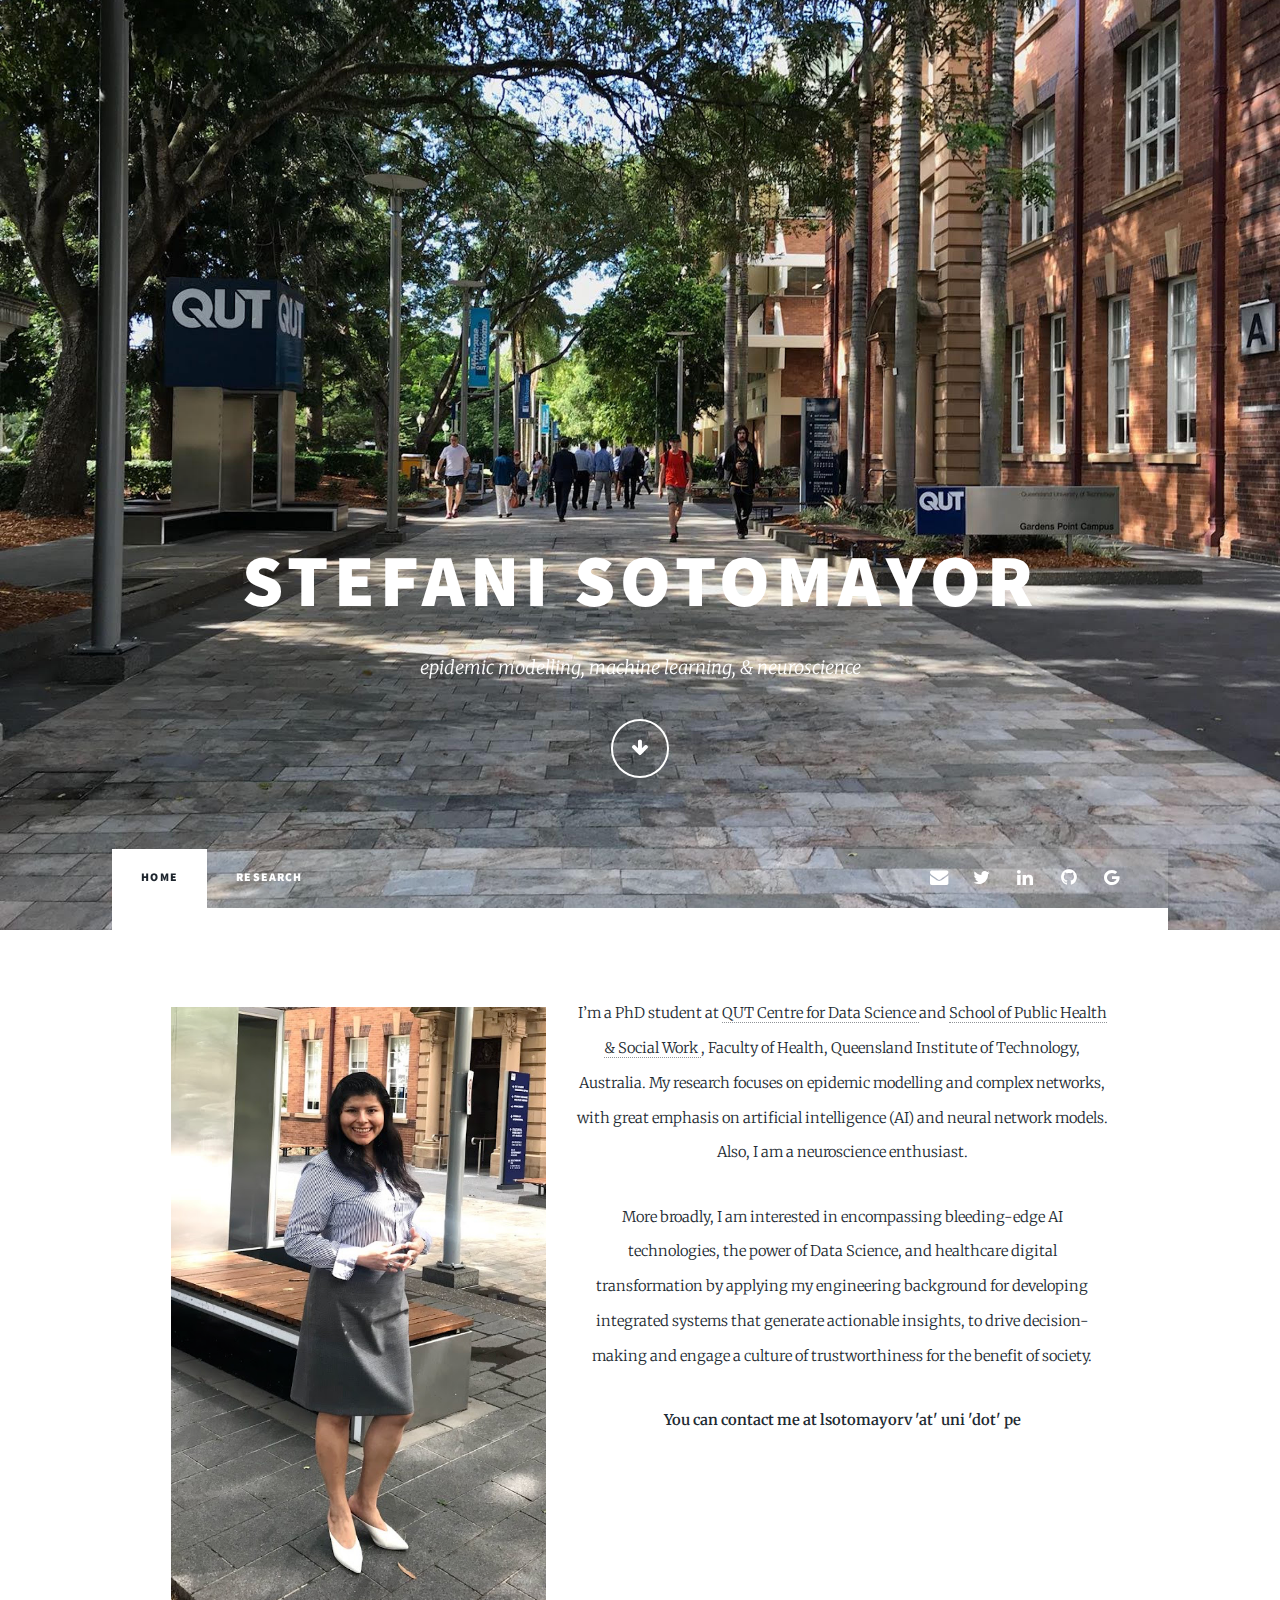
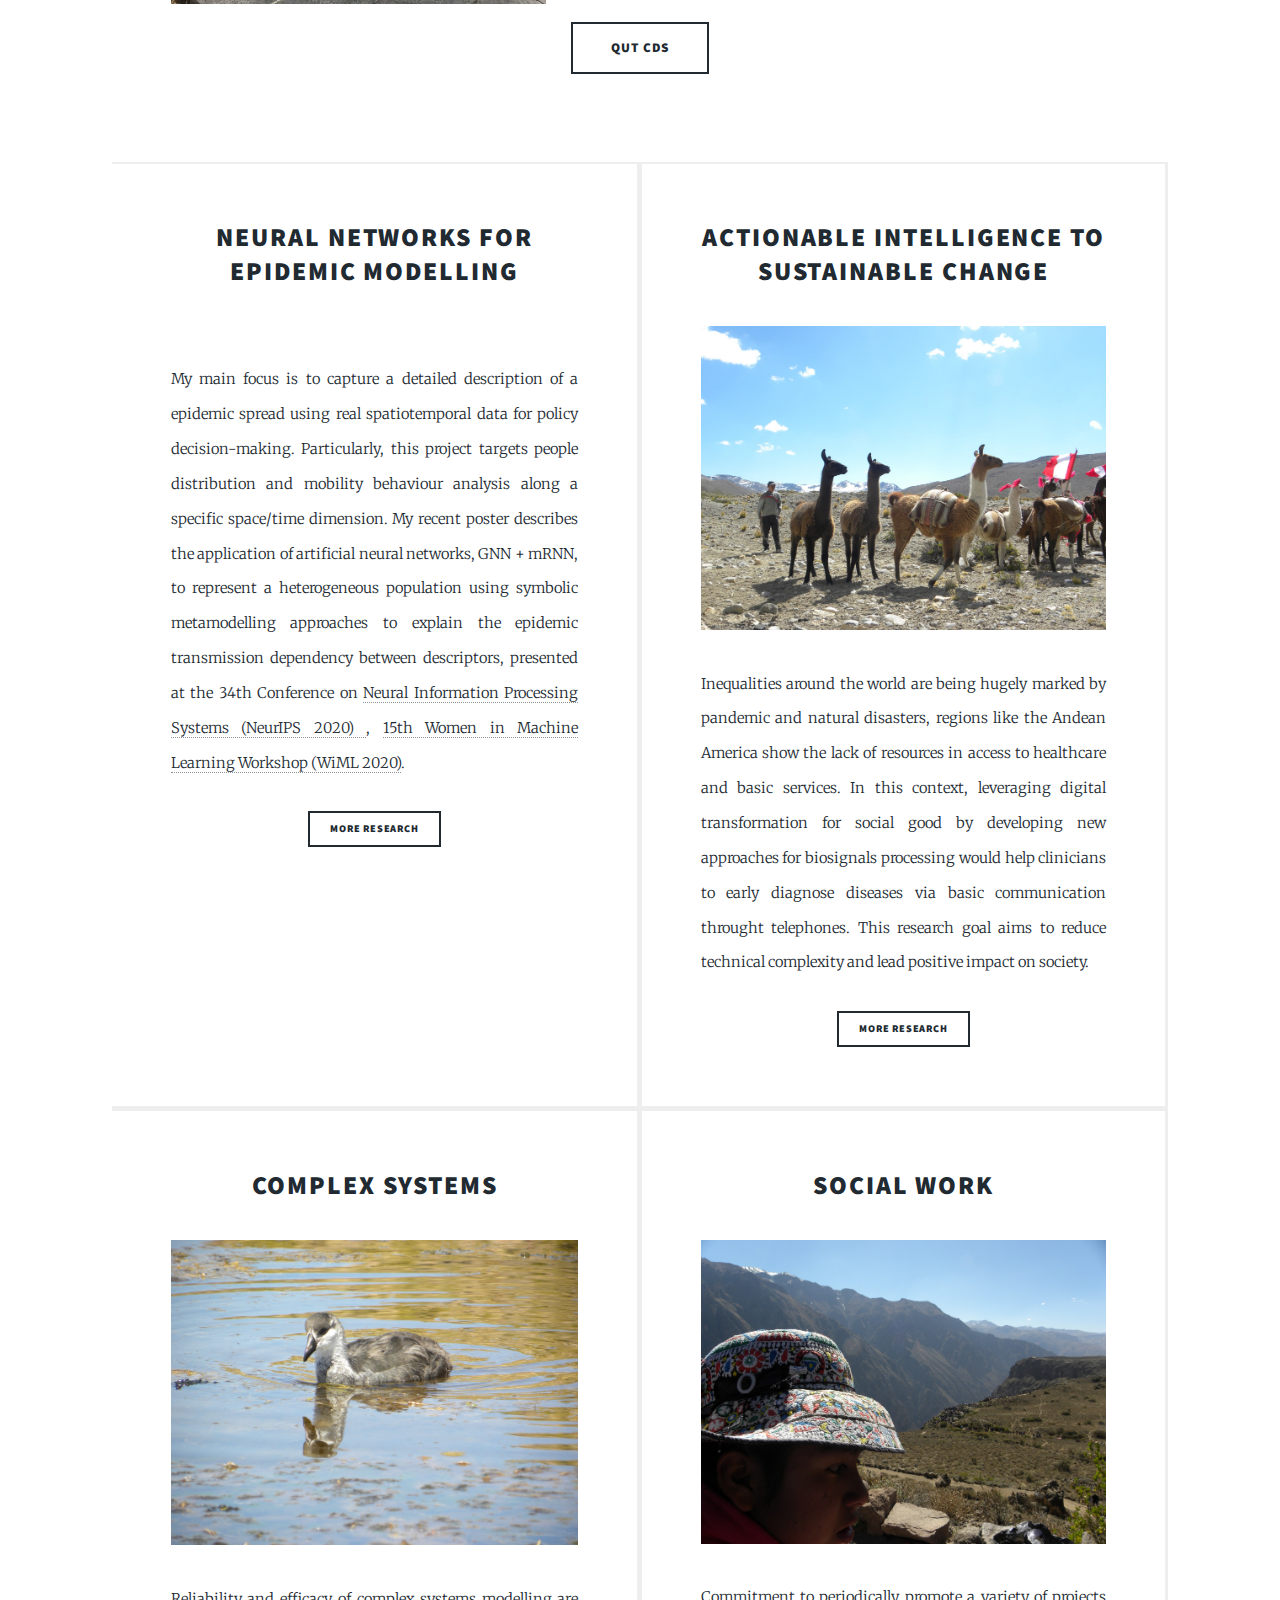
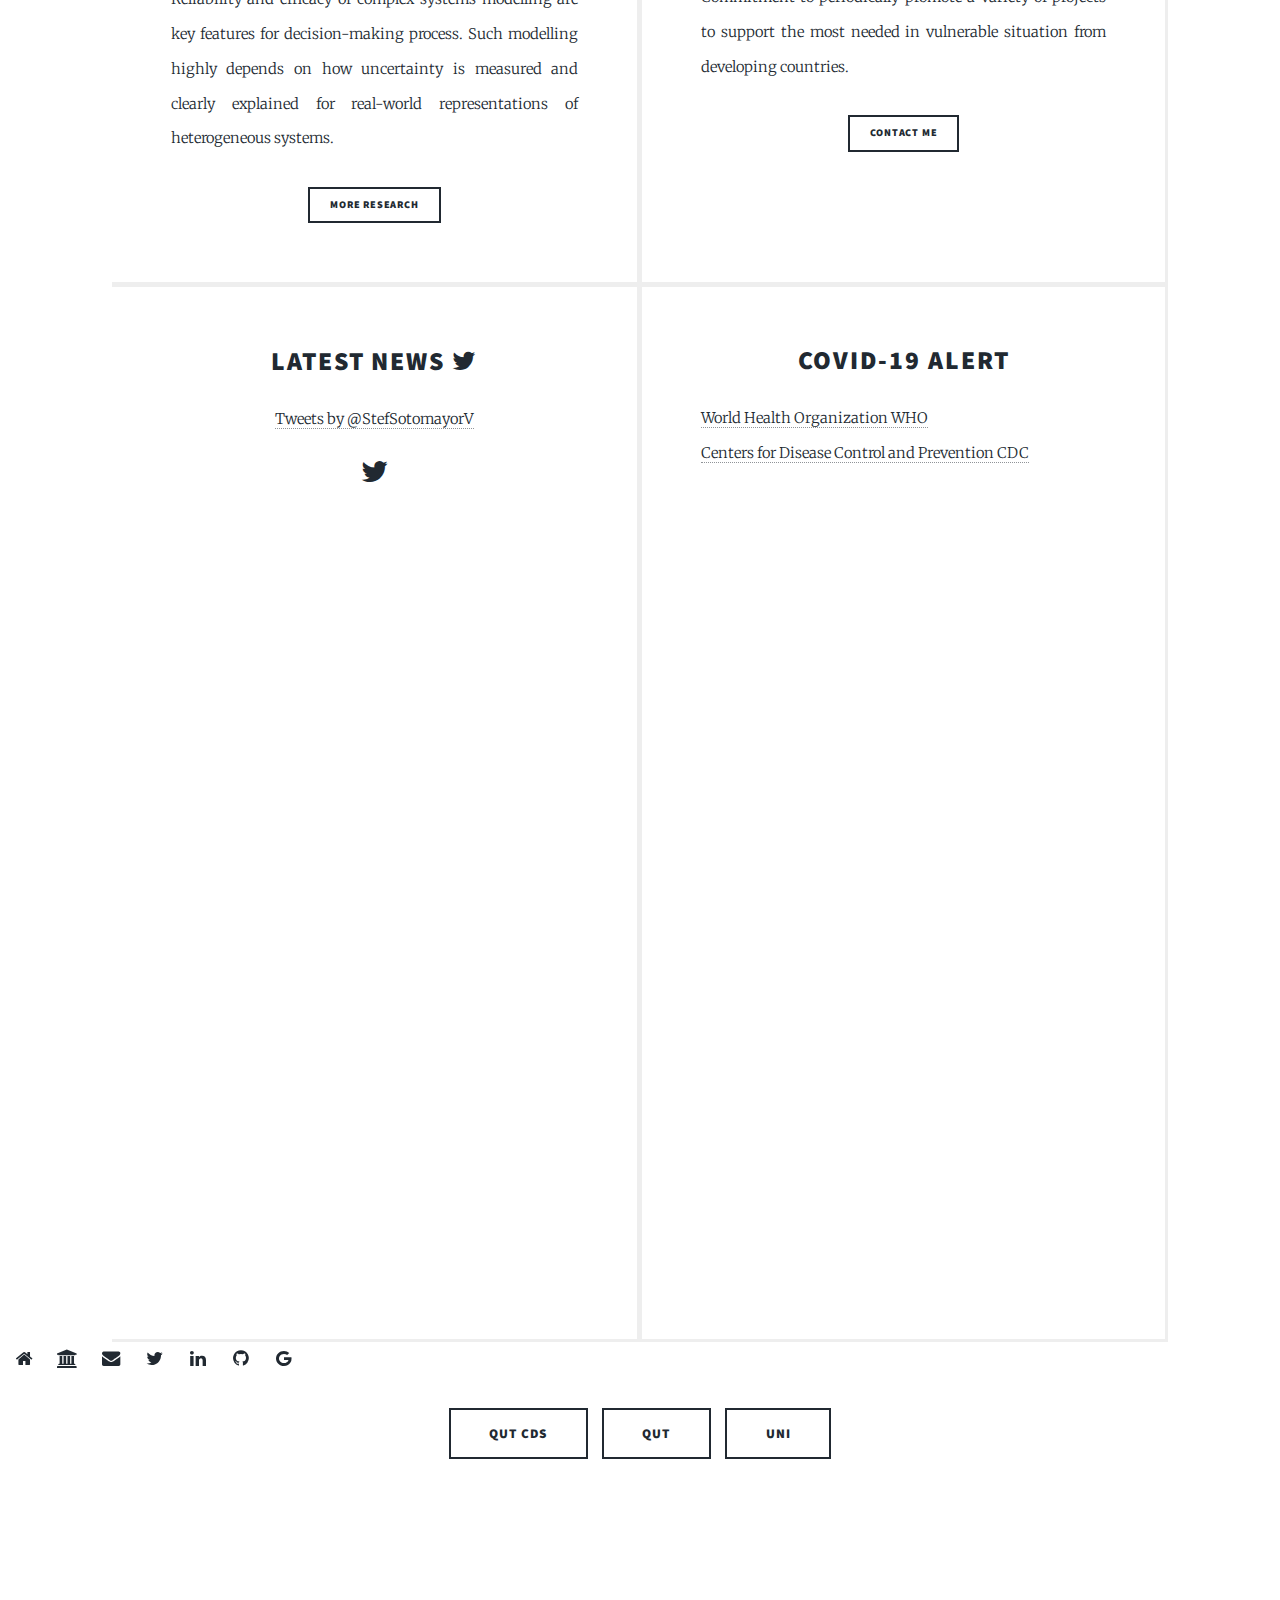
==== index.html @ 3bb83ede "Update index.html" ====
<!DOCTYPE HTML>
<!--
	Massively by HTML5 UP
	html5up.net | @ajlkn
	Free for personal and commercial use under the CCA 3.0 license (html5up.net/license)
-->
<html>
	<head>
		<!-- Global site tag (gtag.js) - Google Analytics -->
<script async src="https://www.googletagmanager.com/gtag/js?id=G-J4KT7BF2LW"></script>
<script>
  window.dataLayer = window.dataLayer || [];
  function gtag(){dataLayer.push(arguments);}
  gtag('js', new Date());

  gtag('config', 'G-J4KT7BF2LW');
</script>

		<title>Stefani Sotomayor</title>
		<meta charset="utf-8" />
		<meta name="viewport" content="width=device-width, initial-scale=1, user-scalable=no" />
		<link rel="stylesheet" href="assets/css/main.css" />
		<noscript><link rel="stylesheet" href="assets/css/noscript.css" /></noscript>
		
		<link rel="stylesheet" href="https://cdn.jsdelivr.net/gh/jpswalsh/academicons@1/css/academicons.min.css">
		
	</head>
	
	
	<body class="is-preload">

		<!-- Wrapper -->
			<div id="wrapper" class="fade-in">

				<!-- Intro -->
					<div id="intro">
						<h1>Stefani Sotomayor</h1>
						<p>epidemic modelling, machine learning, & neuroscience</p>
						<ul class="actions">
							<li><a href="#header" class="button icon solo fa-arrow-down scrolly">Continue</a></li>
						</ul>
					</div>

				<!-- Header -->
					<header id="header">
						<a href="index.html" class="logo">Stefani Sotomayor</a>
					</header>

				<!-- Nav -->
					<nav id="nav">
						<ul class="links">
							<li class="active"><a href="index.html">Home</a></li>
							<li><a href="research.html">Research</a></li>
							<!-- <li><a href="publications.html">Publications</a></li> -->
							<!--  <li><a href="teaching.html">Projects</a></li> -->
							<!-- <li><a href="dei.html">Community Engagement</a></li> -->
							<!-- <li><a href="/pdfs/Stef CV_website.pdf">Vitae</a></li> -->
						</ul>
						<ul class="icons">
							<li><a href="mailto:lsotomayorv@uni.pe" target="_blank" class="icon fa-envelope"><span class="label">Email</span></a></li>
							<li><a href="https://twitter.com/StefSotomayorV" target="_blank" class="icon fa-twitter"><span class="label">Twitter</span></a></li>
							<li><a href="https://www.linkedin.com/in/stefani-sotomayor/" target="_blank" class="icon fa-linkedin"><span class="label">LinkedIn</span></a></li>
							<li><a href="https://www.github.com/stefanisv/" target="_blank" class="icon fa-github"><span class="label">GitHub</span></a></li>
							<li><a href="https://scholar.google.com/citations?user=wIlRfFMAAAAJ&hl=en" target="_blank" class="icon fa-google"><span class="label">Google Scholar</span></a></li>
							<li><a href="https://orcid.org/0000-0001-6359-2048" target="_blank" class="ai ai-orcid ai-1.5x"><span class="label"></span></a></li>
						</ul>
					</nav>

				<!-- Main -->
					<div id="main">

						<!-- Featured Post -->
							<article class="post featured">
								<header class="major">
									<p><span><a href="#" class="image left"><img src="images/me1.png" alt="" /></a></span>I’m a PhD student at <a href="https://research.qut.edu.au/qutcds/" target="_blank"> QUT Centre for Data Science </a> and <a href="https://www.qut.edu.au/about/our-university/organisational-structure/faculty-of-health/school-of-public-health-and-social-work" target="_blank"> School of Public Health & Social Work </a>, Faculty of Health, Queensland Institute of Technology, Australia. My research focuses on epidemic modelling and complex networks, with great emphasis on artificial intelligence (AI) and neural network models. Also, I am a neuroscience enthusiast. </p>	
										<p>More broadly, I am interested in encompassing bleeding-edge AI technologies, the power of Data Science, and healthcare digital transformation by applying my engineering background for developing integrated systems that generate actionable insights, to drive decision-making and engage a culture of trustworthiness for the benefit of society. </p>
										<!-- <p>Previously, my 8 years of experience as an engineer in project management and electronic tools technical support let me lead integral projects across facilities management, innovation, information technology and customer support departments, achieving the delivery of financially viable assets and reliable end-user products within the industry.  </p> -->
										<p> <b>You can contact me at lsotomayorv 'at' uni 'dot' pe</b></p>
										
					
								</header><ul class="actions special">
									<!-- <li><a href="/pdfs/Stef CV_website.pdf" class="button large">CV</a></li> -->
									<li><a href="https://research.qut.edu.au/qutcds/staff/stefani-sotomayor/" target="_blank" class="button large">QUT CDS</a></li>
									
								</ul>
							</article>

						<!-- Posts -->
							<section class="posts">
								<article>
									<header>
										<h2>Neural Networks for Epidemic Modelling</h2>
									</header>
									<a href="research.html" class="image fit"><img src="images/Poster_paper_ID175.png" alt="" /></a>
									<p>My main focus is to capture a detailed description of a epidemic spread using real spatiotemporal data for policy decision-making. Particularly, this project targets people distribution and mobility behaviour analysis along a specific space/time dimension. My recent poster describes the application of artificial neural networks, GNN + mRNN, to represent a heterogeneous population using symbolic metamodelling approaches to explain the epidemic transmission dependency between descriptors, presented at the 34th Conference on <a href="https://videos.neurips.cc/" target="_blank"> Neural Information Processing Systems (NeurIPS 2020) </a>, <a href="https://wimlworkshop.org/neurips2020/program/" target="_blank"> 15th Women in Machine Learning Workshop (WiML 2020)</a>.</p>
									<!--<p>I'm interested in capturing a detailed description of a epidemic spread using real spatiotemporal data for evaluating and testing different policy scenarios. Particularly, my work focuses on people distribution and mobility behaviour analysis along a specific space/time dimension. My recent poster describes the application of artificial neural networks, GNN + mRNN, to represent a heterogeneous population using symbolic metamodelling approaches to explain the epidemic transmission dependency between descriptors, presented at the 34th Conference on <a href="https://videos.neurips.cc/" target="_blank"> Neural Information Processing Systems (NeurIPS 2020) </a>, <a href="https://wimlworkshop.org/neurips2020/program/" target="_blank"> 15th Women in Machine Learning Workshop (WiML 2020)</a>.</p>-->
									
									<ul class="actions special">
										<li><a href="research.html" class="button small">More Research</a></li>
										<!--  <li><a href="/pdfs/Corn et al 2016.pdf" class="button small">PDF</a></li> -->
									</ul>
								</article>
								<article>
									<header>
										<h2>Actionable Intelligence to Sustainable Change</h2>
									</header>
									<a href="research.html" class="image fit"><img src="images/DSCN1089.JPG" alt="" /></a>
									<p>Inequalities around the world are being hugely marked by pandemic and natural disasters, regions like the Andean America show the lack of resources in access to healthcare and basic services. In this context, leveraging digital transformation for social good by developing new approaches for biosignals processing would help clinicians to early diagnose diseases via basic communication throught telephones. This research goal aims to reduce technical complexity and lead positive impact on society.</p>
									
									<ul class="actions special">
										<li><a href="research.html" class="button small">More Research</a></li>
										<!-- <li><a href="/pdfs/Corn_et_al_not_typeset.pdf" class="button small">pdf</a></li> -->
									</ul>
								</article>
								<article>
									<header>
										<h2>Complex Systems</h2>
									</header>
									<a href="research.html" class="image fit"><img src="images/DSCN1080.JPG" alt="" /></a>
									<p>Reliability and efficacy of complex systems modelling are key features for decision-making process. Such modelling highly depends on how uncertainty is measured and clearly explained for real-world representations of heterogeneous systems.</p>
									<!-- <p>At heart, I am a fish nerd fascinated by the incredible diversity of their 35,000 species! This passion has carried me all over the world trying to see and understand as much as I can about as many fishes as I can. I am part of a team that generated the largest ever fish body shape dataset--check out our paper!</p>-->
									<ul class="actions special">
										<li><a href="research.html" class="button small">More Research</a></li>
										<!-- <li><a href="/pdfs/Price et al 2019 accepted.pdf" class="button small">pdf</a></li> -->
									</ul>
								</article>
								<article>
									<header>
										<h2>Social Work</h2>
									</header>
									<a href="dei.html" class="image fit"><img src="images/DSCN1231.JPG" alt="" /></a>
									<p> Commitment to periodically promote a variety of projects to support the most needed in vulnerable situation from developing countries.   </p>
									<!-- <p>I'm fascinated by the link between the morphological diversity of fishes and their ecological diversity, but that's not the whole story--and kinematics can follow a different evolutionary trajectory than morphology. I'm interested in parsing out the non-linear dynamics of ecological, morphological, and kinematic evolution.</p> -->
									<ul class="actions special">
										<!-- <li><a href="/dei.html" target="_blank" class="button small">More Engagement</a></li> -->
										<li><a href="mailto:lsotomayorv@uni.pe" target="_blank" class="button small">Contact me</a></li>
									</ul>
								</article>
								
								<article>
									<header> 
										<h2>Latest News <a href="https://twitter.com/StefSotomayorV" target="_blank" class="icon fa-twitter"><span class="label">Twitter</span></a></h2>
									</header>
									<a class="twitter-timeline" data-tweet-limit="2" href="https://twitter.com/StefSotomayorV?ref_src=twsrc%5Etfw">Tweets by @StefSotomayorV</a> <script async src="https://platform.twitter.com/widgets.js" charset="utf-8"></script>
									
									<ul class="actions special">
										<a href="https://twitter.com/stefvzi" target="_blank" class="icon fa-2x fa-twitter"><span class="label">Twitter</span></a>
										<!--<a href="#top" class="button primary">Homepage</a>-->
									</ul>
									
									<!-- IMPORTANT: https://help.twitter.com/en/using-twitter/embed-twitter-feed -->
									<!--
									<a href="https://twitter.com/intent/tweet?screen_name=stefvzi&ref_src=twsrc%5Etfw" class="twitter-mention-button" data-show-count="false">Tweet to @stefvzi</a><script async src="https://platform.twitter.com/widgets.js" charset="utf-8"></script>
									
									<a href="#" class="image fit"><img src="images/parrotfish_biting.png" alt="" /></a>
									<p>I'm fascinated by the link between the morphological diversity of fishes and their ecological diversity, but that's not the whole story--and kinematics can follow a different evolutionary trajectory than morphology. I'm interested in parsing out the non-linear dynamics of ecological, morphological, and kinematic evolution.</p>
									<ul class="actions special">
									
										<li><a href="/research.html" class="button small">Read more</a></li>
									</ul>
									-->
									
								</article>
								
								
								<article>
									<header>
										<h2>COVID-19 Alert</h2>
									</header>
									<p>
									<a href="https://www.who.int/health-topics/coronavirus#tab=tab_1" target="_blank"> World Health Organization WHO </a>
									<br><a href="https://www.cdc.gov/coronavirus/2019-nCoV/index.html" target="_blank"> Centers for Disease Control and Prevention CDC </a>
									</p>
									
									<embed src="https://www.cdc.gov/coronavirus/2019-ncov/symptoms-testing/symptoms.html" target="_blank" style="width:100%; height: 60vw;">
									
									
									
									<!--
									<a href="#top" class="button small">Homepage</a>

									<iframe src="https://www.linkedin.com/embed/feed/update/urn:li:share:6742001198074880000" height="739" width="504" frameborder="0" allowfullscreen="" title="Embedded post"></iframe>
									
									<a class="twitter-timeline" data-tweet-limit="3" href="https://twitter.com/stefvzi?ref_src=twsrc%5Etfw">Tweets by stefvzi</a> <script async src="https://platform.twitter.com/widgets.js" charset="utf-8"></script>
									<a href="https://twitter.com/intent/tweet?screen_name=stefvzi&ref_src=twsrc%5Etfw" class="twitter-mention-button" data-show-count="false">Tweet to @stefvzi</a><script async src="https://platform.twitter.com/widgets.js" charset="utf-8"></script>
									
									<a href="#" class="image fit"><img src="images/parrotfish_biting.png" alt="" /></a>
									<p>I'm fascinated by the link between the morphological diversity of fishes and their ecological diversity, but that's not the whole story--and kinematics can follow a different evolutionary trajectory than morphology. I'm interested in parsing out the non-linear dynamics of ecological, morphological, and kinematic evolution.</p>
									<ul class="actions special">
									
										<li><a href="/research.html" class="button small">Read more</a></li>
									</ul>	
									-->
									
								</article>
				
								
								<!--
								<article>
									<header>
										<h2>Ecomorphology & Kinematic Evolution</h2>
									</header>
									<a href="#" class="image fit"><img src="images/parrotfish_biting.png" alt="" /></a>
									<p>I'm fascinated by the link between the morphological diversity of fishes and their ecological diversity, but that's not the whole story--and kinematics can follow a different evolutionary trajectory than morphology. I'm interested in parsing out the non-linear dynamics of ecological, morphological, and kinematic evolution.</p>
									<ul class="actions special">
										<li><a href="/research.html" class="button small">Read more</a></li>
									</ul>
								</article>
								-->
							</section>
						
						
						<!--
						<ul class="actions special">
							<a href="#top" class="button primary">Home</a>
							<a href="research.html" class="button primary">Research</a>	
						</ul>
						-->
						

								<!--
								<ul class="actions special">
									<li><a href="https://www.qut.edu.au/research/our-research#Research_projects" target="_blank" class="button large">QUT</a></li>
									<li><a href="https://vri.uni.edu.pe/en/home-english/" target="_blank" class="button large">UNI</a></li>
								</ul>


								<ul class="links">
									<li><a href="https://www.qut.edu.au/research/our-research#Research_projects" target="_blank">Queensland University of Technology (QUT)</a></li>
									<li><a href="https://vri.uni.edu.pe/en/home-english/" target="_blank">National University of Engineering (UNI)</a></li>
							
								</ul>
								-->

					</div>
				
				
					<div id="detailsclose">
					<nav id="navclose">
						
						<ul class="icons">
							<li><a href="#top" class="icon fa-home"><span class="label">Home</span></a></li>
							<li><a href="research.html" class="icon fa-university"><span class="label">Research</span></a></li>
							<li><a href="mailto:lsotomayorv@uni.pe" target="_blank" class="icon fa-envelope"><span class="label">Email</span></a></li>
							<li><a href="https://twitter.com/StefSotomayorV" target="_blank" class="icon fa-twitter"><span class="label">Twitter</span></a></li>
							<li><a href="https://www.linkedin.com/in/stefani-sotomayor/" target="_blank" class="icon fa-linkedin"><span class="label">LinkedIn</span></a></li>
							<li><a href="https://www.github.com/stefanisv/" target="_blank" class="icon fa-github"><span class="label">GitHub</span></a></li>
							<li><a href="https://scholar.google.com/citations?user=wIlRfFMAAAAJ&hl=en" target="_blank" class="icon fa-google"><span class="label">Google Scholar</span></a></li>
							<li><a href="https://orcid.org/0000-0001-6359-2048" target="_blank" class="ai ai-orcid ai-1.5x"><span class="label"></span></a></li>
						</ul>
						
						<ul class="actions special">
							<li><a href="https://research.qut.edu.au/qutcds/" target="_blank" class="button large">QUT CDS</a></li>
							<li><a href="https://www.qut.edu.au/research/our-research#Research_projects" target="_blank" class="button large">QUT</a></li>
							<li><a href="https://vri.uni.edu.pe/en/home-english/" target="_blank" class="button large">UNI</a></li>
						</ul>
						
					</nav>
					</div>
				
				
				<!-- Copyright -->
					<div id="copyright">
						<ul><li>&copy; Stefani Sotomayor</li><li>Design: <a href="https://html5up.net" target="_blank">HTML5 UP</a></li></ul>
					</div>

			</div>

		<!-- Scripts -->
			<script src="assets/js/jquery.min.js"></script>
			<script src="assets/js/jquery.scrollex.min.js"></script>
			<script src="assets/js/jquery.scrolly.min.js"></script>
			<script src="assets/js/browser.min.js"></script>
			<script src="assets/js/breakpoints.min.js"></script>
			<script src="assets/js/util.js"></script>
			<script src="assets/js/main.js"></script>

	</body>
</html>
---- assets/css/main.css ----
@import url(font-awesome.min.css);
@import url("https://fonts.googleapis.com/css?family=Merriweather:300,700,300italic,700italic|Source+Sans+Pro:900");

/*
	Massively by HTML5 UP
	html5up.net | @ajlkn
	Free for personal and commercial use under the CCA 3.0 license (html5up.net/license)

html, body, div, span, applet, object,
iframe, h1, h2, h3, h4, h5, h6, p, blockquote,
pre, a, abbr, acronym, address, big, cite,
code, del, dfn, em, img, ins, kbd, q, s, samp,
small, strike, strong, sub, sup, tt, var, b,
u, i, center, dl, dt, dd, ol, ul, li, fieldset,
form, label, legend, table, caption, tbody,
tfoot, thead, tr, th, td, article, aside,
canvas, details, embed, figure, figcaption,
footer, header, hgroup, menu, nav, output, ruby,
section, summary, time, mark, audio, video {
	margin: 0;
	padding: 0;
	border: 0;
	font-size: 100%;
	font: inherit;
	vertical-align: baseline;}

article, aside, details, figcaption, figure,
footer, header, hgroup, menu, nav, section {
	display: block;}

body {
	line-height: 1;
}

ol, ul {
	list-style: none;
}

blockquote, q {
	quotes: none;
}

	blockquote:before, blockquote:after, q:before, q:after {
		content: '';
		content: none;
	}

table {
	border-collapse: collapse;
	border-spacing: 0;
}

body {
	-webkit-text-size-adjust: none;
}

mark {
	background-color: transparent;
	color: inherit;
}

input::-moz-focus-inner {
	border: 0;
	padding: 0;
}

input, select, textarea {
	-moz-appearance: none;
	-webkit-appearance: none;
	-ms-appearance: none;
	appearance: none;
}

/* Basic */

	@-ms-viewport {
		width: device-width;
	}

	body {
		-ms-overflow-style: scrollbar;
	}

	@media screen and (max-width: 480px) {

		html, body {
			min-width: 320px;
		}

	}

	html {
		box-sizing: border-box;
	}

	*, *:before, *:after {
		box-sizing: inherit;
	}

	body {
		
		
		background-color: #ffffff;
		/*
		background-image: url("../../images/QUT2.jpg");
		*/
		
		background-image: url("../../images/QUT3.jpg");
		background-repeat: no-repeat;
		background-attachment: fixed;
		
		background-position: center;
		min-height: 100px;
		background-size: cover;
		 
		
		
	}

		body.is-preload *, body.is-preload *:before, body.is-preload *:after {
			-moz-animation: none !important;
			-webkit-animation: none !important;
			-ms-animation: none !important;
			animation: none !important;
			-moz-transition: none !important;
			-webkit-transition: none !important;
			-ms-transition: none !important;
			transition: none !important;
		}

	

/* Type */

	html {
		font-size: 16pt;
	}

		@media screen and (max-width: 1680px) {

			html {
				font-size: 12pt;
			}

		}

		@media screen and (max-width: 1280px) {

			html {
				font-size: 11pt;
			}

		}

		@media screen and (max-width: 360px) {

			html {
				font-size: 10pt;
			}

		}

	body {
		color: #212931;
	}

	body, input, select, textarea {
		font-family: "Merriweather", Georgia, serif;
		font-weight: 300;
		font-size: 1rem;
		line-height: 2.375;
	}

	a {
		-moz-transition: color 0.2s ease-in-out, background-color 0.2s ease-in-out, border-color 0.2s ease-in-out, box-shadow 0.2s ease-in-out;
		-webkit-transition: color 0.2s ease-in-out, background-color 0.2s ease-in-out, border-color 0.2s ease-in-out, box-shadow 0.2s ease-in-out;
		-ms-transition: color 0.2s ease-in-out, background-color 0.2s ease-in-out, border-color 0.2s ease-in-out, box-shadow 0.2s ease-in-out;
		transition: color 0.2s ease-in-out, background-color 0.2s ease-in-out, border-color 0.2s ease-in-out, box-shadow 0.2s ease-in-out;
		border-bottom: dotted 1px;
		text-decoration: none;
	}

		a:hover {
			border-bottom-color: transparent;
		}

	strong, b {
		font-weight: 600;
	}

	em, i {
		font-style: italic;
	}

	p {
		text-align: justify;
		margin: 0 0 2rem 0;
	}

	h1, h2, h3, h4, h5, h6 {
		font-family: "Source Sans Pro", Helvetica, sans-serif;
		font-weight: 900;
		line-height: 1.5;
		letter-spacing: 0.075em;
		text-transform: uppercase;
		margin: 0 0 1rem 0;
	}

		h1 a, h2 a, h3 a, h4 a, h5 a, h6 a {
			border-bottom: 0;
			color: inherit;
			text-decoration: none;
		}

	h1 {
		font-size: 4rem;
		line-height: 1.1;
		margin: 0 0 2rem 0;
	}

	h2 {
		font-size: 1.75rem;
		line-height: 1.3;
		margin: 0 0 1.5rem 0;
	}

	h3 {
		font-size: 1.25rem;
		margin: 0 0 1.5rem 0;
	}

	h4 {
		font-size: 1rem;
	}

	h5 {
		font-size: 0.9rem;
	}

	h6 {
		font-size: 0.8rem;
	}

	sub {
		font-size: 0.8rem;
		position: relative;
		top: 0.5rem;
	}

	sup {
		font-size: 0.8rem;
		position: relative;
		top: -0.5rem;
	}

	blockquote {
		border-left: solid 4px;
		font-style: normal;
		margin: 0 0 2rem 0;
		padding: 0.5rem 0 0.5rem 2rem;
	}

	code {
		border: solid 2px;
		font-family: "Courier New", monospace;
		font-size: 0.9rem;
		margin: 0 0.25rem;
		padding: 0.25rem 0.65rem;
	}

	pre {
		-webkit-overflow-scrolling: touch;
		font-family: "Courier New", monospace;
		font-size: 0.9rem;
		margin: 0 0 2rem 0;
	}

		pre code {
			display: block;
			line-height: 1.75;
			padding: 1rem 1.5rem;
			overflow-x: auto;
		}

	hr {
		border: 0;
		border-bottom: solid 2px;
		margin: 3rem 0;
	}

		hr.major {
			margin: 5rem 0;
		}

	.align-left {
		text-align: left;
	}

	.align-center {
		text-align: center;
	}

	.align-right {
		text-align: right;
	}

	input, select, textarea {
		color: #212931;
	}

	a {
		color: #212931;
		border-bottom-color: rgba(33, 41, 49, 0.5);
	}

		a:hover {
			border-bottom-color: transparent;
			color: #18bfef !important;
		}

	strong, b {
		color: #212931;
	}

	h1, h2, h3, h4, h5, h6 {
		color: #212931;
	}

	blockquote {
		border-left-color: #eeeeee;
	}

	code {
		background: rgba(220, 220, 220, 0.25);
		border-color: #eeeeee;
	}

	hr {
		border-bottom-color: #eeeeee;
	}

/* Row */

	.row {
		display: flex;
		flex-wrap: wrap;
		box-sizing: border-box;
		align-items: stretch;
	}

		.row > * {
			box-sizing: border-box;
		}

		.row.gtr-uniform > * > :last-child {
			margin-bottom: 0;
		}

		.row.aln-left {
			justify-content: flex-start;
		}

		.row.aln-center {
			justify-content: center;
		}

		.row.aln-right {
			justify-content: flex-end;
		}

		.row.aln-top {
			align-items: flex-start;
		}

		.row.aln-middle {
			align-items: center;
		}

		.row.aln-bottom {
			align-items: flex-end;
		}

		.row > .imp {
			order: -1;
		}

		.row > .col-1 {
			width: 8.3333333333%;
		}

		.row > .off-1 {
			margin-left: 8.3333333333%;
		}

		.row > .col-2 {
			width: 16.6666666667%;
		}

		.row > .off-2 {
			margin-left: 16.6666666667%;
		}

		.row > .col-3 {
			width: 25%;
		}

		.row > .off-3 {
			margin-left: 25%;
		}

		.row > .col-4 {
			width: 33.3333333333%;
		}

		.row > .off-4 {
			margin-left: 33.3333333333%;
		}

		.row > .col-5 {
			width: 41.6666666667%;
		}

		.row > .off-5 {
			margin-left: 41.6666666667%;
		}

		.row > .col-6 {
			width: 50%;
		}

		.row > .off-6 {
			margin-left: 50%;
		}

		.row > .col-7 {
			width: 58.3333333333%;
		}

		.row > .off-7 {
			margin-left: 58.3333333333%;
		}

		.row > .col-8 {
			width: 66.6666666667%;
		}

		.row > .off-8 {
			margin-left: 66.6666666667%;
		}

		.row > .col-9 {
			width: 75%;
		}

		.row > .off-9 {
			margin-left: 75%;
		}

		.row > .col-10 {
			width: 83.3333333333%;
		}

		.row > .off-10 {
			margin-left: 83.3333333333%;
		}

		.row > .col-11 {
			width: 91.6666666667%;
		}

		.row > .off-11 {
			margin-left: 91.6666666667%;
		}

		.row > .col-12 {
			width: 100%;
		}

		.row > .off-12 {
			margin-left: 100%;
		}

		.row.gtr-0 {
			margin-top: 0;
			margin-left: 0rem;
		}

			.row.gtr-0 > * {
				padding: 0 0 0 0rem;
			}

			.row.gtr-0.gtr-uniform {
				margin-top: 0rem;
			}

				.row.gtr-0.gtr-uniform > * {
					padding-top: 0rem;
				}

		.row.gtr-25 {
			margin-top: 0;
			margin-left: -0.375rem;
		}

			.row.gtr-25 > * {
				padding: 0 0 0 0.375rem;
			}

			.row.gtr-25.gtr-uniform {
				margin-top: -0.375rem;
			}

				.row.gtr-25.gtr-uniform > * {
					padding-top: 0.375rem;
				}

		.row.gtr-50 {
			margin-top: 0;
			margin-left: -0.75rem;
		}

			.row.gtr-50 > * {
				padding: 0 0 0 0.75rem;
			}

			.row.gtr-50.gtr-uniform {
				margin-top: -0.75rem;
			}

				.row.gtr-50.gtr-uniform > * {
					padding-top: 0.75rem;
				}

		.row {
			margin-top: 0;
			margin-left: -1.5rem;
		}

			.row > * {
				padding: 0 0 0 1.5rem;
			}

			.row.gtr-uniform {
				margin-top: -1.5rem;
			}

				.row.gtr-uniform > * {
					padding-top: 1.5rem;
				}

		.row.gtr-150 {
			margin-top: 0;
			margin-left: -2.25rem;
		}

			.row.gtr-150 > * {
				padding: 0 0 0 2.25rem;
			}

			.row.gtr-150.gtr-uniform {
				margin-top: -2.25rem;
			}

				.row.gtr-150.gtr-uniform > * {
					padding-top: 2.25rem;
				}

		.row.gtr-200 {
			margin-top: 0;
			margin-left: -3rem;
		}

			.row.gtr-200 > * {
				padding: 0 0 0 3rem;
			}

			.row.gtr-200.gtr-uniform {
				margin-top: -3rem;
			}

				.row.gtr-200.gtr-uniform > * {
					padding-top: 3rem;
				}

		@media screen and (max-width: 1680px) {

			.row {
				display: flex;
				flex-wrap: wrap;
				box-sizing: border-box;
				align-items: stretch;
			}

				.row > * {
					box-sizing: border-box;
				}

				.row.gtr-uniform > * > :last-child {
					margin-bottom: 0;
				}

				.row.aln-left {
					justify-content: flex-start;
				}

				.row.aln-center {
					justify-content: center;
				}

				.row.aln-right {
					justify-content: flex-end;
				}

				.row.aln-top {
					align-items: flex-start;
				}

				.row.aln-middle {
					align-items: center;
				}

				.row.aln-bottom {
					align-items: flex-end;
				}

				.row > .imp-xlarge {
					order: -1;
				}

				.row > .col-1-xlarge {
					width: 8.3333333333%;
				}

				.row > .off-1-xlarge {
					margin-left: 8.3333333333%;
				}

				.row > .col-2-xlarge {
					width: 16.6666666667%;
				}

				.row > .off-2-xlarge {
					margin-left: 16.6666666667%;
				}

				.row > .col-3-xlarge {
					width: 25%;
				}

				.row > .off-3-xlarge {
					margin-left: 25%;
				}

				.row > .col-4-xlarge {
					width: 33.3333333333%;
				}

				.row > .off-4-xlarge {
					margin-left: 33.3333333333%;
				}

				.row > .col-5-xlarge {
					width: 41.6666666667%;
				}

				.row > .off-5-xlarge {
					margin-left: 41.6666666667%;
				}

				.row > .col-6-xlarge {
					width: 50%;
				}

				.row > .off-6-xlarge {
					margin-left: 50%;
				}

				.row > .col-7-xlarge {
					width: 58.3333333333%;
				}

				.row > .off-7-xlarge {
					margin-left: 58.3333333333%;
				}

				.row > .col-8-xlarge {
					width: 66.6666666667%;
				}

				.row > .off-8-xlarge {
					margin-left: 66.6666666667%;
				}

				.row > .col-9-xlarge {
					width: 75%;
				}

				.row > .off-9-xlarge {
					margin-left: 75%;
				}

				.row > .col-10-xlarge {
					width: 83.3333333333%;
				}

				.row > .off-10-xlarge {
					margin-left: 83.3333333333%;
				}

				.row > .col-11-xlarge {
					width: 91.6666666667%;
				}

				.row > .off-11-xlarge {
					margin-left: 91.6666666667%;
				}

				.row > .col-12-xlarge {
					width: 100%;
				}

				.row > .off-12-xlarge {
					margin-left: 100%;
				}

				.row.gtr-0 {
					margin-top: 0;
					margin-left: 0rem;
				}

					.row.gtr-0 > * {
						padding: 0 0 0 0rem;
					}

					.row.gtr-0.gtr-uniform {
						margin-top: 0rem;
					}

						.row.gtr-0.gtr-uniform > * {
							padding-top: 0rem;
						}

				.row.gtr-25 {
					margin-top: 0;
					margin-left: -0.375rem;
				}

					.row.gtr-25 > * {
						padding: 0 0 0 0.375rem;
					}

					.row.gtr-25.gtr-uniform {
						margin-top: -0.375rem;
					}

						.row.gtr-25.gtr-uniform > * {
							padding-top: 0.375rem;
						}

				.row.gtr-50 {
					margin-top: 0;
					margin-left: -0.75rem;
				}

					.row.gtr-50 > * {
						padding: 0 0 0 0.75rem;
					}

					.row.gtr-50.gtr-uniform {
						margin-top: -0.75rem;
					}

						.row.gtr-50.gtr-uniform > * {
							padding-top: 0.75rem;
						}

				.row {
					margin-top: 0;
					margin-left: -1.5rem;
				}

					.row > * {
						padding: 0 0 0 1.5rem;
					}

					.row.gtr-uniform {
						margin-top: -1.5rem;
					}

						.row.gtr-uniform > * {
							padding-top: 1.5rem;
						}

				.row.gtr-150 {
					margin-top: 0;
					margin-left: -2.25rem;
				}

					.row.gtr-150 > * {
						padding: 0 0 0 2.25rem;
					}

					.row.gtr-150.gtr-uniform {
						margin-top: -2.25rem;
					}

						.row.gtr-150.gtr-uniform > * {
							padding-top: 2.25rem;
						}

				.row.gtr-200 {
					margin-top: 0;
					margin-left: -3rem;
				}

					.row.gtr-200 > * {
						padding: 0 0 0 3rem;
					}

					.row.gtr-200.gtr-uniform {
						margin-top: -3rem;
					}

						.row.gtr-200.gtr-uniform > * {
							padding-top: 3rem;
						}

		}

		@media screen and (max-width: 1280px) {

			.row {
				display: flex;
				flex-wrap: wrap;
				box-sizing: border-box;
				align-items: stretch;
			}

				.row > * {
					box-sizing: border-box;
				}

				.row.gtr-uniform > * > :last-child {
					margin-bottom: 0;
				}

				.row.aln-left {
					justify-content: flex-start;
				}

				.row.aln-center {
					justify-content: center;
				}

				.row.aln-right {
					justify-content: flex-end;
				}

				.row.aln-top {
					align-items: flex-start;
				}

				.row.aln-middle {
					align-items: center;
				}

				.row.aln-bottom {
					align-items: flex-end;
				}

				.row > .imp-large {
					order: -1;
				}

				.row > .col-1-large {
					width: 8.3333333333%;
				}

				.row > .off-1-large {
					margin-left: 8.3333333333%;
				}

				.row > .col-2-large {
					width: 16.6666666667%;
				}

				.row > .off-2-large {
					margin-left: 16.6666666667%;
				}

				.row > .col-3-large {
					width: 25%;
				}

				.row > .off-3-large {
					margin-left: 25%;
				}

				.row > .col-4-large {
					width: 33.3333333333%;
				}

				.row > .off-4-large {
					margin-left: 33.3333333333%;
				}

				.row > .col-5-large {
					width: 41.6666666667%;
				}

				.row > .off-5-large {
					margin-left: 41.6666666667%;
				}

				.row > .col-6-large {
					width: 50%;
				}

				.row > .off-6-large {
					margin-left: 50%;
				}

				.row > .col-7-large {
					width: 58.3333333333%;
				}

				.row > .off-7-large {
					margin-left: 58.3333333333%;
				}

				.row > .col-8-large {
					width: 66.6666666667%;
				}

				.row > .off-8-large {
					margin-left: 66.6666666667%;
				}

				.row > .col-9-large {
					width: 75%;
				}

				.row > .off-9-large {
					margin-left: 75%;
				}

				.row > .col-10-large {
					width: 83.3333333333%;
				}

				.row > .off-10-large {
					margin-left: 83.3333333333%;
				}

				.row > .col-11-large {
					width: 91.6666666667%;
				}

				.row > .off-11-large {
					margin-left: 91.6666666667%;
				}

				.row > .col-12-large {
					width: 100%;
				}

				.row > .off-12-large {
					margin-left: 100%;
				}

				.row.gtr-0 {
					margin-top: 0;
					margin-left: 0rem;
				}

					.row.gtr-0 > * {
						padding: 0 0 0 0rem;
					}

					.row.gtr-0.gtr-uniform {
						margin-top: 0rem;
					}

						.row.gtr-0.gtr-uniform > * {
							padding-top: 0rem;
						}

				.row.gtr-25 {
					margin-top: 0;
					margin-left: -0.375rem;
				}

					.row.gtr-25 > * {
						padding: 0 0 0 0.375rem;
					}

					.row.gtr-25.gtr-uniform {
						margin-top: -0.375rem;
					}

						.row.gtr-25.gtr-uniform > * {
							padding-top: 0.375rem;
						}

				.row.gtr-50 {
					margin-top: 0;
					margin-left: -0.75rem;
				}

					.row.gtr-50 > * {
						padding: 0 0 0 0.75rem;
					}

					.row.gtr-50.gtr-uniform {
						margin-top: -0.75rem;
					}

						.row.gtr-50.gtr-uniform > * {
							padding-top: 0.75rem;
						}

				.row {
					margin-top: 0;
					margin-left: -1.5rem;
				}

					.row > * {
						padding: 0 0 0 1.5rem;
					}

					.row.gtr-uniform {
						margin-top: -1.5rem;
					}

						.row.gtr-uniform > * {
							padding-top: 1.5rem;
						}

				.row.gtr-150 {
					margin-top: 0;
					margin-left: -2.25rem;
				}

					.row.gtr-150 > * {
						padding: 0 0 0 2.25rem;
					}

					.row.gtr-150.gtr-uniform {
						margin-top: -2.25rem;
					}

						.row.gtr-150.gtr-uniform > * {
							padding-top: 2.25rem;
						}

				.row.gtr-200 {
					margin-top: 0;
					margin-left: -3rem;
				}

					.row.gtr-200 > * {
						padding: 0 0 0 3rem;
					}

					.row.gtr-200.gtr-uniform {
						margin-top: -3rem;
					}

						.row.gtr-200.gtr-uniform > * {
							padding-top: 3rem;
						}

		}

		@media screen and (max-width: 980px) {

			.row {
				display: flex;
				flex-wrap: wrap;
				box-sizing: border-box;
				align-items: stretch;
			}

				.row > * {
					box-sizing: border-box;
				}

				.row.gtr-uniform > * > :last-child {
					margin-bottom: 0;
				}

				.row.aln-left {
					justify-content: flex-start;
				}

				.row.aln-center {
					justify-content: center;
				}

				.row.aln-right {
					justify-content: flex-end;
				}

				.row.aln-top {
					align-items: flex-start;
				}

				.row.aln-middle {
					align-items: center;
				}

				.row.aln-bottom {
					align-items: flex-end;
				}

				.row > .imp-medium {
					order: -1;
				}

				.row > .col-1-medium {
					width: 8.3333333333%;
				}

				.row > .off-1-medium {
					margin-left: 8.3333333333%;
				}

				.row > .col-2-medium {
					width: 16.6666666667%;
				}

				.row > .off-2-medium {
					margin-left: 16.6666666667%;
				}

				.row > .col-3-medium {
					width: 25%;
				}

				.row > .off-3-medium {
					margin-left: 25%;
				}

				.row > .col-4-medium {
					width: 33.3333333333%;
				}

				.row > .off-4-medium {
					margin-left: 33.3333333333%;
				}

				.row > .col-5-medium {
					width: 41.6666666667%;
				}

				.row > .off-5-medium {
					margin-left: 41.6666666667%;
				}

				.row > .col-6-medium {
					width: 50%;
				}

				.row > .off-6-medium {
					margin-left: 50%;
				}

				.row > .col-7-medium {
					width: 58.3333333333%;
				}

				.row > .off-7-medium {
					margin-left: 58.3333333333%;
				}

				.row > .col-8-medium {
					width: 66.6666666667%;
				}

				.row > .off-8-medium {
					margin-left: 66.6666666667%;
				}

				.row > .col-9-medium {
					width: 75%;
				}

				.row > .off-9-medium {
					margin-left: 75%;
				}

				.row > .col-10-medium {
					width: 83.3333333333%;
				}

				.row > .off-10-medium {
					margin-left: 83.3333333333%;
				}

				.row > .col-11-medium {
					width: 91.6666666667%;
				}

				.row > .off-11-medium {
					margin-left: 91.6666666667%;
				}

				.row > .col-12-medium {
					width: 100%;
				}

				.row > .off-12-medium {
					margin-left: 100%;
				}

				.row.gtr-0 {
					margin-top: 0;
					margin-left: 0rem;
				}

					.row.gtr-0 > * {
						padding: 0 0 0 0rem;
					}

					.row.gtr-0.gtr-uniform {
						margin-top: 0rem;
					}

						.row.gtr-0.gtr-uniform > * {
							padding-top: 0rem;
						}

				.row.gtr-25 {
					margin-top: 0;
					margin-left: -0.375rem;
				}

					.row.gtr-25 > * {
						padding: 0 0 0 0.375rem;
					}

					.row.gtr-25.gtr-uniform {
						margin-top: -0.375rem;
					}

						.row.gtr-25.gtr-uniform > * {
							padding-top: 0.375rem;
						}

				.row.gtr-50 {
					margin-top: 0;
					margin-left: -0.75rem;
				}

					.row.gtr-50 > * {
						padding: 0 0 0 0.75rem;
					}

					.row.gtr-50.gtr-uniform {
						margin-top: -0.75rem;
					}

						.row.gtr-50.gtr-uniform > * {
							padding-top: 0.75rem;
						}

				.row {
					margin-top: 0;
					margin-left: -1.5rem;
				}

					.row > * {
						padding: 0 0 0 1.5rem;
					}

					.row.gtr-uniform {
						margin-top: -1.5rem;
					}

						.row.gtr-uniform > * {
							padding-top: 1.5rem;
						}

				.row.gtr-150 {
					margin-top: 0;
					margin-left: -2.25rem;
				}

					.row.gtr-150 > * {
						padding: 0 0 0 2.25rem;
					}

					.row.gtr-150.gtr-uniform {
						margin-top: -2.25rem;
					}

						.row.gtr-150.gtr-uniform > * {
							padding-top: 2.25rem;
						}

				.row.gtr-200 {
					margin-top: 0;
					margin-left: -3rem;
				}

					.row.gtr-200 > * {
						padding: 0 0 0 3rem;
					}

					.row.gtr-200.gtr-uniform {
						margin-top: -3rem;
					}

						.row.gtr-200.gtr-uniform > * {
							padding-top: 3rem;
						}

		}

		@media screen and (max-width: 736px) {

			.row {
				display: flex;
				flex-wrap: wrap;
				box-sizing: border-box;
				align-items: stretch;
			}

				.row > * {
					box-sizing: border-box;
				}

				.row.gtr-uniform > * > :last-child {
					margin-bottom: 0;
				}

				.row.aln-left {
					justify-content: flex-start;
				}

				.row.aln-center {
					justify-content: center;
				}

				.row.aln-right {
					justify-content: flex-end;
				}

				.row.aln-top {
					align-items: flex-start;
				}

				.row.aln-middle {
					align-items: center;
				}

				.row.aln-bottom {
					align-items: flex-end;
				}

				.row > .imp-small {
					order: -1;
				}

				.row > .col-1-small {
					width: 8.3333333333%;
				}

				.row > .off-1-small {
					margin-left: 8.3333333333%;
				}

				.row > .col-2-small {
					width: 16.6666666667%;
				}

				.row > .off-2-small {
					margin-left: 16.6666666667%;
				}

				.row > .col-3-small {
					width: 25%;
				}

				.row > .off-3-small {
					margin-left: 25%;
				}

				.row > .col-4-small {
					width: 33.3333333333%;
				}

				.row > .off-4-small {
					margin-left: 33.3333333333%;
				}

				.row > .col-5-small {
					width: 41.6666666667%;
				}

				.row > .off-5-small {
					margin-left: 41.6666666667%;
				}

				.row > .col-6-small {
					width: 50%;
				}

				.row > .off-6-small {
					margin-left: 50%;
				}

				.row > .col-7-small {
					width: 58.3333333333%;
				}

				.row > .off-7-small {
					margin-left: 58.3333333333%;
				}

				.row > .col-8-small {
					width: 66.6666666667%;
				}

				.row > .off-8-small {
					margin-left: 66.6666666667%;
				}

				.row > .col-9-small {
					width: 75%;
				}

				.row > .off-9-small {
					margin-left: 75%;
				}

				.row > .col-10-small {
					width: 83.3333333333%;
				}

				.row > .off-10-small {
					margin-left: 83.3333333333%;
				}

				.row > .col-11-small {
					width: 91.6666666667%;
				}

				.row > .off-11-small {
					margin-left: 91.6666666667%;
				}

				.row > .col-12-small {
					width: 100%;
				}

				.row > .off-12-small {
					margin-left: 100%;
				}

				.row.gtr-0 {
					margin-top: 0;
					margin-left: 0rem;
				}

					.row.gtr-0 > * {
						padding: 0 0 0 0rem;
					}

					.row.gtr-0.gtr-uniform {
						margin-top: 0rem;
					}

						.row.gtr-0.gtr-uniform > * {
							padding-top: 0rem;
						}

				.row.gtr-25 {
					margin-top: 0;
					margin-left: -0.375rem;
				}

					.row.gtr-25 > * {
						padding: 0 0 0 0.375rem;
					}

					.row.gtr-25.gtr-uniform {
						margin-top: -0.375rem;
					}

						.row.gtr-25.gtr-uniform > * {
							padding-top: 0.375rem;
						}

				.row.gtr-50 {
					margin-top: 0;
					margin-left: -0.75rem;
				}

					.row.gtr-50 > * {
						padding: 0 0 0 0.75rem;
					}

					.row.gtr-50.gtr-uniform {
						margin-top: -0.75rem;
					}

						.row.gtr-50.gtr-uniform > * {
							padding-top: 0.75rem;
						}

				.row {
					margin-top: 0;
					margin-left: -1.5rem;
				}

					.row > * {
						padding: 0 0 0 1.5rem;
					}

					.row.gtr-uniform {
						margin-top: -1.5rem;
					}

						.row.gtr-uniform > * {
							padding-top: 1.5rem;
						}

				.row.gtr-150 {
					margin-top: 0;
					margin-left: -2.25rem;
				}

					.row.gtr-150 > * {
						padding: 0 0 0 2.25rem;
					}

					.row.gtr-150.gtr-uniform {
						margin-top: -2.25rem;
					}

						.row.gtr-150.gtr-uniform > * {
							padding-top: 2.25rem;
						}

				.row.gtr-200 {
					margin-top: 0;
					margin-left: -3rem;
				}

					.row.gtr-200 > * {
						padding: 0 0 0 3rem;
					}

					.row.gtr-200.gtr-uniform {
						margin-top: -3rem;
					}

						.row.gtr-200.gtr-uniform > * {
							padding-top: 3rem;
						}

		}

		@media screen and (max-width: 480px) {

			.row {
				display: flex;
				flex-wrap: wrap;
				box-sizing: border-box;
				align-items: stretch;
			}

				.row > * {
					box-sizing: border-box;
				}

				.row.gtr-uniform > * > :last-child {
					margin-bottom: 0;
				}

				.row.aln-left {
					justify-content: flex-start;
				}

				.row.aln-center {
					justify-content: center;
				}

				.row.aln-right {
					justify-content: flex-end;
				}

				.row.aln-top {
					align-items: flex-start;
				}

				.row.aln-middle {
					align-items: center;
				}

				.row.aln-bottom {
					align-items: flex-end;
				}

				.row > .imp-xsmall {
					order: -1;
				}

				.row > .col-1-xsmall {
					width: 8.3333333333%;
				}

				.row > .off-1-xsmall {
					margin-left: 8.3333333333%;
				}

				.row > .col-2-xsmall {
					width: 16.6666666667%;
				}

				.row > .off-2-xsmall {
					margin-left: 16.6666666667%;
				}

				.row > .col-3-xsmall {
					width: 25%;
				}

				.row > .off-3-xsmall {
					margin-left: 25%;
				}

				.row > .col-4-xsmall {
					width: 33.3333333333%;
				}

				.row > .off-4-xsmall {
					margin-left: 33.3333333333%;
				}

				.row > .col-5-xsmall {
					width: 41.6666666667%;
				}

				.row > .off-5-xsmall {
					margin-left: 41.6666666667%;
				}

				.row > .col-6-xsmall {
					width: 50%;
				}

				.row > .off-6-xsmall {
					margin-left: 50%;
				}

				.row > .col-7-xsmall {
					width: 58.3333333333%;
				}

				.row > .off-7-xsmall {
					margin-left: 58.3333333333%;
				}

				.row > .col-8-xsmall {
					width: 66.6666666667%;
				}

				.row > .off-8-xsmall {
					margin-left: 66.6666666667%;
				}

				.row > .col-9-xsmall {
					width: 75%;
				}

				.row > .off-9-xsmall {
					margin-left: 75%;
				}

				.row > .col-10-xsmall {
					width: 83.3333333333%;
				}

				.row > .off-10-xsmall {
					margin-left: 83.3333333333%;
				}

				.row > .col-11-xsmall {
					width: 91.6666666667%;
				}

				.row > .off-11-xsmall {
					margin-left: 91.6666666667%;
				}

				.row > .col-12-xsmall {
					width: 100%;
				}

				.row > .off-12-xsmall {
					margin-left: 100%;
				}

				.row.gtr-0 {
					margin-top: 0;
					margin-left: 0rem;
				}

					.row.gtr-0 > * {
						padding: 0 0 0 0rem;
					}

					.row.gtr-0.gtr-uniform {
						margin-top: 0rem;
					}

						.row.gtr-0.gtr-uniform > * {
							padding-top: 0rem;
						}

				.row.gtr-25 {
					margin-top: 0;
					margin-left: -0.375rem;
				}

					.row.gtr-25 > * {
						padding: 0 0 0 0.375rem;
					}

					.row.gtr-25.gtr-uniform {
						margin-top: -0.375rem;
					}

						.row.gtr-25.gtr-uniform > * {
							padding-top: 0.375rem;
						}

				.row.gtr-50 {
					margin-top: 0;
					margin-left: -0.75rem;
				}

					.row.gtr-50 > * {
						padding: 0 0 0 0.75rem;
					}

					.row.gtr-50.gtr-uniform {
						margin-top: -0.75rem;
					}

						.row.gtr-50.gtr-uniform > * {
							padding-top: 0.75rem;
						}

				.row {
					margin-top: 0;
					margin-left: -1.5rem;
				}

					.row > * {
						padding: 0 0 0 1.5rem;
					}

					.row.gtr-uniform {
						margin-top: -1.5rem;
					}

						.row.gtr-uniform > * {
							padding-top: 1.5rem;
						}

				.row.gtr-150 {
					margin-top: 0;
					margin-left: -2.25rem;
				}

					.row.gtr-150 > * {
						padding: 0 0 0 2.25rem;
					}

					.row.gtr-150.gtr-uniform {
						margin-top: -2.25rem;
					}

						.row.gtr-150.gtr-uniform > * {
							padding-top: 2.25rem;
						}

				.row.gtr-200 {
					margin-top: 0;
					margin-left: -3rem;
				}

					.row.gtr-200 > * {
						padding: 0 0 0 3rem;
					}

					.row.gtr-200.gtr-uniform {
						margin-top: -3rem;
					}

						.row.gtr-200.gtr-uniform > * {
							padding-top: 3rem;
						}

		}

		@media screen and (max-width: 360px) {

			.row {
				display: flex;
				flex-wrap: wrap;
				box-sizing: border-box;
				align-items: stretch;
			}

				.row > * {
					box-sizing: border-box;
				}

				.row.gtr-uniform > * > :last-child {
					margin-bottom: 0;
				}

				.row.aln-left {
					justify-content: flex-start;
				}

				.row.aln-center {
					justify-content: center;
				}

				.row.aln-right {
					justify-content: flex-end;
				}

				.row.aln-top {
					align-items: flex-start;
				}

				.row.aln-middle {
					align-items: center;
				}

				.row.aln-bottom {
					align-items: flex-end;
				}

				.row > .imp-xxsmall {
					order: -1;
				}

				.row > .col-1-xxsmall {
					width: 8.3333333333%;
				}

				.row > .off-1-xxsmall {
					margin-left: 8.3333333333%;
				}

				.row > .col-2-xxsmall {
					width: 16.6666666667%;
				}

				.row > .off-2-xxsmall {
					margin-left: 16.6666666667%;
				}

				.row > .col-3-xxsmall {
					width: 25%;
				}

				.row > .off-3-xxsmall {
					margin-left: 25%;
				}

				.row > .col-4-xxsmall {
					width: 33.3333333333%;
				}

				.row > .off-4-xxsmall {
					margin-left: 33.3333333333%;
				}

				.row > .col-5-xxsmall {
					width: 41.6666666667%;
				}

				.row > .off-5-xxsmall {
					margin-left: 41.6666666667%;
				}

				.row > .col-6-xxsmall {
					width: 50%;
				}

				.row > .off-6-xxsmall {
					margin-left: 50%;
				}

				.row > .col-7-xxsmall {
					width: 58.3333333333%;
				}

				.row > .off-7-xxsmall {
					margin-left: 58.3333333333%;
				}

				.row > .col-8-xxsmall {
					width: 66.6666666667%;
				}

				.row > .off-8-xxsmall {
					margin-left: 66.6666666667%;
				}

				.row > .col-9-xxsmall {
					width: 75%;
				}

				.row > .off-9-xxsmall {
					margin-left: 75%;
				}

				.row > .col-10-xxsmall {
					width: 83.3333333333%;
				}

				.row > .off-10-xxsmall {
					margin-left: 83.3333333333%;
				}

				.row > .col-11-xxsmall {
					width: 91.6666666667%;
				}

				.row > .off-11-xxsmall {
					margin-left: 91.6666666667%;
				}

				.row > .col-12-xxsmall {
					width: 100%;
				}

				.row > .off-12-xxsmall {
					margin-left: 100%;
				}

				.row.gtr-0 {
					margin-top: 0;
					margin-left: 0rem;
				}

					.row.gtr-0 > * {
						padding: 0 0 0 0rem;
					}

					.row.gtr-0.gtr-uniform {
						margin-top: 0rem;
					}

						.row.gtr-0.gtr-uniform > * {
							padding-top: 0rem;
						}

				.row.gtr-25 {
					margin-top: 0;
					margin-left: -0.375rem;
				}

					.row.gtr-25 > * {
						padding: 0 0 0 0.375rem;
					}

					.row.gtr-25.gtr-uniform {
						margin-top: -0.375rem;
					}

						.row.gtr-25.gtr-uniform > * {
							padding-top: 0.375rem;
						}

				.row.gtr-50 {
					margin-top: 0;
					margin-left: -0.75rem;
				}

					.row.gtr-50 > * {
						padding: 0 0 0 0.75rem;
					}

					.row.gtr-50.gtr-uniform {
						margin-top: -0.75rem;
					}

						.row.gtr-50.gtr-uniform > * {
							padding-top: 0.75rem;
						}

				.row {
					margin-top: 0;
					margin-left: -1.5rem;
				}

					.row > * {
						padding: 0 0 0 1.5rem;
					}

					.row.gtr-uniform {
						margin-top: -1.5rem;
					}

						.row.gtr-uniform > * {
							padding-top: 1.5rem;
						}

				.row.gtr-150 {
					margin-top: 0;
					margin-left: -2.25rem;
				}

					.row.gtr-150 > * {
						padding: 0 0 0 2.25rem;
					}

					.row.gtr-150.gtr-uniform {
						margin-top: -2.25rem;
					}

						.row.gtr-150.gtr-uniform > * {
							padding-top: 2.25rem;
						}

				.row.gtr-200 {
					margin-top: 0;
					margin-left: -3rem;
				}

					.row.gtr-200 > * {
						padding: 0 0 0 3rem;
					}

					.row.gtr-200.gtr-uniform {
						margin-top: -3rem;
					}

						.row.gtr-200.gtr-uniform > * {
							padding-top: 3rem;
						}

		}

/* Box */

	.box {
		border: solid 2px;
		margin-bottom: 2rem;
		padding: 1.5rem;
	}

		.box > :last-child,
		.box > :last-child > :last-child,
		.box > :last-child > :last-child > :last-child {
			margin-bottom: 0;
		}

		.box.alt {
			border: 0;
			border-radius: 0;
			padding: 0;
		}

	.box {
		border-color: #eeeeee;
	}

/* Button */

	input[type="submit"],
	input[type="reset"],
	input[type="button"],
	button,
	.button {
		-moz-appearance: none;
		-webkit-appearance: none;
		-ms-appearance: none;
		appearance: none;
		-moz-transition: background-color 0.2s ease-in-out, box-shadow 0.2s ease-in-out, color 0.2s ease-in-out;
		-webkit-transition: background-color 0.2s ease-in-out, box-shadow 0.2s ease-in-out, color 0.2s ease-in-out;
		-ms-transition: background-color 0.2s ease-in-out, box-shadow 0.2s ease-in-out, color 0.2s ease-in-out;
		transition: background-color 0.2s ease-in-out, box-shadow 0.2s ease-in-out, color 0.2s ease-in-out;
		border: 0;
		border-radius: 0;
		cursor: pointer;
		display: inline-block;
		font-family: "Source Sans Pro", Helvetica, sans-serif;
		font-size: 0.8rem;
		font-weight: 900;
		letter-spacing: 0.075em;
		height: 3rem;
		line-height: 3rem;
		padding: 0 2rem;
		text-align: center;
		text-decoration: none;
		text-transform: uppercase;
		white-space: nowrap;
	}

		input[type="submit"].icon:before,
		input[type="reset"].icon:before,
		input[type="button"].icon:before,
		button.icon:before,
		.button.icon:before {
			margin-right: 0.5rem;
		}

		input[type="submit"].icon.solo,
		input[type="reset"].icon.solo,
		input[type="button"].icon.solo,
		button.icon.solo,
		.button.icon.solo {
			position: relative;
			width: 4rem;
			height: 4rem;
			line-height: 4rem;
			border-radius: 4rem;
			text-indent: 4rem;
			overflow: hidden;
			padding: 0;
			white-space: nowrap;
		}

			input[type="submit"].icon.solo:before,
			input[type="reset"].icon.solo:before,
			input[type="button"].icon.solo:before,
			button.icon.solo:before,
			.button.icon.solo:before {
				position: absolute;
				display: block;
				top: 0;
				left: 0;
				width: inherit;
				height: inherit;
				line-height: inherit;
				font-size: 1.25rem;
				margin-right: 0;
				text-align: center;
				text-indent: 0;
			}

		input[type="submit"].fit,
		input[type="reset"].fit,
		input[type="button"].fit,
		button.fit,
		.button.fit {
			width: 100%;
		}

		input[type="submit"].small,
		input[type="reset"].small,
		input[type="button"].small,
		button.small,
		.button.small {
			font-size: 0.7rem;
			height: 2.5rem;
			line-height: 2.5rem;
			padding: 0 1.5rem;
		}

		input[type="submit"].large,
		input[type="reset"].large,
		input[type="button"].large,
		button.large,
		.button.large {
			font-size: 0.9rem;
			height: 3.5rem;
			line-height: 3.5rem;
			padding: 0 2.75rem;
		}

		@media screen and (max-width: 980px) {

			input[type="submit"],
			input[type="reset"],
			input[type="button"],
			button,
			.button {
				font-size: 0.9rem;
				height: 3.25rem;
				line-height: 3.25rem;
			}

				input[type="submit"].large,
				input[type="reset"].large,
				input[type="button"].large,
				button.large,
				.button.large {
					font-size: 1rem;
					height: 3.75rem;
					line-height: 3.75rem;
				}

		}

		input[type="submit"].disabled, input[type="submit"]:disabled,
		input[type="reset"].disabled,
		input[type="reset"]:disabled,
		input[type="button"].disabled,
		input[type="button"]:disabled,
		button.disabled,
		button:disabled,
		.button.disabled,
		.button:disabled {
			pointer-events: none;
			opacity: 0.25;
		}

	input[type="submit"],
	input[type="reset"],
	input[type="button"],
	button,
	.button {
		background-color: transparent;
		box-shadow: inset 0 0 0 2px #212931;
		color: #212931 !important;
	}

		input[type="submit"]:hover,
		input[type="reset"]:hover,
		input[type="button"]:hover,
		button:hover,
		.button:hover {
			box-shadow: inset 0 0 0 2px #18bfef;
			color: #18bfef !important;
		}

		input[type="submit"].primary,
		input[type="reset"].primary,
		input[type="button"].primary,
		button.primary,
		.button.primary {
			background-color: #212931;
			box-shadow: none;
			color: #ffffff !important;
		}

			input[type="submit"].primary:hover,
			input[type="reset"].primary:hover,
			input[type="button"].primary:hover,
			button.primary:hover,
			.button.primary:hover {
				background-color: #18bfef;
			}



/* Form */

	form {
		margin: 0 0 2rem 0;
	}

		form > :last-child {
			margin-bottom: 0;
		}

		form > .fields {
			display: -moz-flex;
			display: -webkit-flex;
			display: -ms-flex;
			display: flex;
			-moz-flex-wrap: wrap;
			-webkit-flex-wrap: wrap;
			-ms-flex-wrap: wrap;
			flex-wrap: wrap;
			width: calc(100% + 3rem);
			margin: -1.5rem 0 2rem -1.5rem;
		}

			form > .fields > .field {
				-moz-flex-grow: 0;
				-webkit-flex-grow: 0;
				-ms-flex-grow: 0;
				flex-grow: 0;
				-moz-flex-shrink: 0;
				-webkit-flex-shrink: 0;
				-ms-flex-shrink: 0;
				flex-shrink: 0;
				padding: 1.5rem 0 0 1.5rem;
				width: calc(100% - 1.5rem);
			}

				form > .fields > .field.half {
					width: calc(50% - 0.75rem);
				}

				form > .fields > .field.third {
					width: calc(100%/3 - 0.5rem);
				}

				form > .fields > .field.quarter {
					width: calc(25% - 0.375rem);
				}

		@media screen and (max-width: 480px) {

			form > .fields {
				width: calc(100% + 3rem);
				margin: -1.5rem 0 2rem -1.5rem;
			}

				form > .fields > .field {
					padding: 1.5rem 0 0 1.5rem;
					width: calc(100% - 1.5rem);
				}

					form > .fields > .field.half {
						width: calc(100% - 1.5rem);
					}

					form > .fields > .field.third {
						width: calc(100% - 1.5rem);
					}

					form > .fields > .field.quarter {
						width: calc(100% - 1.5rem);
					}

		}

	label {
		display: block;
		font-family: "Source Sans Pro", Helvetica, sans-serif;
		font-weight: 900;
		line-height: 1.5;
		letter-spacing: 0.075em;
		font-size: 0.8rem;
		text-transform: uppercase;
		margin: 0 0 0.75rem 0;
	}

		@media screen and (max-width: 980px) {

			label {
				font-size: 0.9rem;
			}

		}

	input[type="text"],
	input[type="password"],
	input[type="email"],
	select,
	textarea {
		-moz-appearance: none;
		-webkit-appearance: none;
		-ms-appearance: none;
		appearance: none;
		background: transparent;
		border-radius: 0;
		border: solid 2px;
		color: inherit;
		display: block;
		outline: 0;
		padding: 0 1rem;
		text-decoration: none;
		width: 100%;
	}

		input[type="text"]:invalid,
		input[type="password"]:invalid,
		input[type="email"]:invalid,
		select:invalid,
		textarea:invalid {
			box-shadow: none;
		}

	select {
		background-size: 1.25rem;
		background-repeat: no-repeat;
		background-position: calc(100% - 1rem) center;
		height: 3rem;
		padding-right: 3rem;
		text-overflow: ellipsis;
	}

		select:focus::-ms-value {
			background-color: transparent;
		}

		select::-ms-expand {
			display: none;
		}

	input[type="text"],
	input[type="password"],
	input[type="email"],
	select {
		height: 3rem;
	}

	textarea {
		padding: 0.75rem 1rem;
	}

	input[type="checkbox"],
	input[type="radio"] {
		-moz-appearance: none;
		-webkit-appearance: none;
		-ms-appearance: none;
		appearance: none;
		display: block;
		float: left;
		margin-right: -2rem;
		opacity: 0;
		width: 1rem;
		z-index: -1;
	}

		input[type="checkbox"] + label,
		input[type="radio"] + label {
			text-decoration: none;
			cursor: pointer;
			display: inline-block;
			font-size: 1rem;
			letter-spacing: 0;
			font-family: "Merriweather", Georgia, serif;
			text-transform: none;
			font-weight: 300;
			padding-left: 2.8rem;
			padding-right: 1rem;
			position: relative;
		}

			input[type="checkbox"] + label:before,
			input[type="radio"] + label:before {
				-moz-osx-font-smoothing: grayscale;
				-webkit-font-smoothing: antialiased;
				font-family: FontAwesome;
				font-style: normal;
				font-weight: normal;
				text-transform: none !important;
			}

			input[type="checkbox"] + label:before,
			input[type="radio"] + label:before {
				border-radius: 0;
				border: solid 2px;
				content: '';
				display: inline-block;
				height: 1.8rem;
				left: 0;
				line-height: 1.725rem;
				position: absolute;
				text-align: center;
				top: -0.125rem;
				width: 1.8rem;
			}

		input[type="checkbox"]:checked + label:before,
		input[type="radio"]:checked + label:before {
			content: '\f00c';
		}

	input[type="checkbox"] + label:before {
		border-radius: 0;
	}

	input[type="radio"] + label:before {
		border-radius: 100%;
	}

	::-webkit-input-placeholder {
		opacity: 1.0;
	}

	:-moz-placeholder {
		opacity: 1.0;
	}

	::-moz-placeholder {
		opacity: 1.0;
	}

	:-ms-input-placeholder {
		opacity: 1.0;
	}

	label {
		color: #212931;
	}

	input[type="text"],
	input[type="password"],
	input[type="email"],
	select,
	textarea {
		border-color: #eeeeee;
	}

		input[type="text"]:focus,
		input[type="password"]:focus,
		input[type="email"]:focus,
		select:focus,
		textarea:focus {
			border-color: #18bfef;
		}

	select {
		background-image: url("data:image/svg+xml;charset=utf8,%3Csvg xmlns='http://www.w3.org/2000/svg' width='40' height='40' preserveAspectRatio='none' viewBox='0 0 40 40'%3E%3Cpath d='M9.4,12.3l10.4,10.4l10.4-10.4c0.2-0.2,0.5-0.4,0.9-0.4c0.3,0,0.6,0.1,0.9,0.4l3.3,3.3c0.2,0.2,0.4,0.5,0.4,0.9 c0,0.4-0.1,0.6-0.4,0.9L20.7,31.9c-0.2,0.2-0.5,0.4-0.9,0.4c-0.3,0-0.6-0.1-0.9-0.4L4.3,17.3c-0.2-0.2-0.4-0.5-0.4-0.9 c0-0.4,0.1-0.6,0.4-0.9l3.3-3.3c0.2-0.2,0.5-0.4,0.9-0.4S9.1,12.1,9.4,12.3z' fill='%23eeeeee' /%3E%3C/svg%3E");
	}

		select option {
			background-color: #ffffff;
			color: #212931;
		}

	.select-wrapper:before {
		color: #eeeeee;
	}

	input[type="checkbox"] + label,
	input[type="radio"] + label {
		color: #212931;
	}

		input[type="checkbox"] + label:before,
		input[type="radio"] + label:before {
			border-color: #eeeeee;
		}

	input[type="checkbox"]:checked + label:before,
	input[type="radio"]:checked + label:before {
		background-color: #212931;
		border-color: #212931;
		color: #ffffff;
	}

	input[type="checkbox"]:focus + label:before,
	input[type="radio"]:focus + label:before {
		border-color: #18bfef;
	}

	::-webkit-input-placeholder {
		color: #909498 !important;
	}

	:-moz-placeholder {
		color: #909498 !important;
	}

	::-moz-placeholder {
		color: #909498 !important;
	}

	:-ms-input-placeholder {
		color: #909498 !important;
	}

	.formerize-placeholder {
		color: #909498 !important;
	}

/* Icon */

	.icon {
		text-decoration: none;
		border-bottom: none;
		position: relative;
	}

		.icon:before {
			-moz-osx-font-smoothing: grayscale;
			-webkit-font-smoothing: antialiased;
			font-family: FontAwesome;
			font-style: normal;
			font-weight: normal;
			text-transform: none !important;
		}

		.icon > .label {
			display: none;
		}

/* Image */

	.image {
		border: 0;
		display: inline-block;
		position: relative;
	}

		.image img {
			display: block;
		}

		.image.left, .image.right {
			max-width: 40%;
		}

			.image.left img, .image.right img {
				width: 100%;
			}

		.image.left {
			float: left;
			margin: 0 2rem 2rem 0;
			top: 0.75rem;
		}

		.image.right {
			float: right;
			margin: 0 0 2rem 2rem;
			top: 0.75rem;
		}

		.image.fit {
			display: block;
			margin: 2.5rem 0;
			width: 100%;
		}

			.image.fit:first-child {
				margin-top: 0;
			}

			.image.fit img {
				width: 100%;
			}

		.image.main {
			display: block;
			margin: 4rem 0;
			width: 100%;
		}

			.image.main:first-child {
				margin-top: 0;
			}

			.image.main img {
				width: 100%;
			}

		@media screen and (max-width: 736px) {

			.image.fit {
				margin: 2rem 0;
			}

			.image.main {
				margin: 2rem 0;
			}

		}

	a.image {
		overflow: hidden;
	}

		a.image img {
			-moz-transition: -moz-transform 0.2s ease-out;
			-webkit-transition: -webkit-transform 0.2s ease-out;
			-ms-transition: -ms-transform 0.2s ease-out;
			transition: transform 0.2s ease-out;
		}

		a.image:hover img {
			-moz-transform: scale(1.05);
			-webkit-transform: scale(1.05);
			-ms-transform: scale(1.05);
			transform: scale(1.05);
		}

/* Actions */

	ul.actions {
		display: -moz-flex;
		display: -webkit-flex;
		display: -ms-flex;
		display: flex;
		cursor: default;
		list-style: none;
		margin-left: -1rem;
		padding-left: 0;
	}

		ul.actions li {
			padding: 0 0 0 1rem;
			vertical-align: middle;
		}

		ul.actions.special {
			-moz-justify-content: center;
			-webkit-justify-content: center;
			-ms-justify-content: center;
			justify-content: center;
			width: 100%;
			margin-left: 0;
		}

			ul.actions.special li:first-child {
				padding-left: 0;
			}

		ul.actions.stacked {
			-moz-flex-direction: column;
			-webkit-flex-direction: column;
			-ms-flex-direction: column;
			flex-direction: column;
			margin-left: 0;
		}

			ul.actions.stacked li {
				padding: 1.3rem 0 0 0;
			}

				ul.actions.stacked li:first-child {
					padding-top: 0;
				}

		ul.actions.fit {
			width: calc(100% + 1rem);
		}

			ul.actions.fit li {
				-moz-flex-grow: 1;
				-webkit-flex-grow: 1;
				-ms-flex-grow: 1;
				flex-grow: 1;
				-moz-flex-shrink: 1;
				-webkit-flex-shrink: 1;
				-ms-flex-shrink: 1;
				flex-shrink: 1;
				width: 100%;
			}

				ul.actions.fit li > * {
					width: 100%;
				}

			ul.actions.fit.stacked {
				width: 100%;
			}

		@media screen and (max-width: 480px) {

			ul.actions:not(.fixed) {
				-moz-flex-direction: column;
				-webkit-flex-direction: column;
				-ms-flex-direction: column;
				flex-direction: column;
				margin-left: 0;
				width: 100% !important;
			}

				ul.actions:not(.fixed) li {
					-moz-flex-grow: 1;
					-webkit-flex-grow: 1;
					-ms-flex-grow: 1;
					flex-grow: 1;
					-moz-flex-shrink: 1;
					-webkit-flex-shrink: 1;
					-ms-flex-shrink: 1;
					flex-shrink: 1;
					padding: 1rem 0 0 0;
					text-align: center;
					width: 100%;
				}

					ul.actions:not(.fixed) li > * {
						width: 100%;
					}

					ul.actions:not(.fixed) li:first-child {
						padding-top: 0;
					}

					ul.actions:not(.fixed) li input[type="submit"],
					ul.actions:not(.fixed) li input[type="reset"],
					ul.actions:not(.fixed) li input[type="button"],
					ul.actions:not(.fixed) li button,
					ul.actions:not(.fixed) li .button {
						width: 100%;
					}

						ul.actions:not(.fixed) li input[type="submit"].icon:before,
						ul.actions:not(.fixed) li input[type="reset"].icon:before,
						ul.actions:not(.fixed) li input[type="button"].icon:before,
						ul.actions:not(.fixed) li button.icon:before,
						ul.actions:not(.fixed) li .button.icon:before {
							margin-left: -0.5rem;
						}

		}

/* Icons */

	ul.icons {
		cursor: default;
		list-style: none;
		padding-left: 0;
	}

		ul.icons li {
			display: inline-block;
			padding: 0 0.5rem 0 0;
			vertical-align: middle;
		}

			ul.icons li:last-child {
				padding-right: 0;
			}

			ul.icons li .icon:before {
				width: 2.25rem;
				height: 2.25rem;
				line-height: 2.25rem;
				display: inline-block;
				text-align: center;
				border-radius: 100%;
				font-size: 1.25rem;
			}

		ul.icons.alt li .icon:before {
			-moz-transition: color 0.2s ease-in-out, background-color 0.2s ease-in-out, border-color 0.2s ease-in-out, box-shadow 0.2s ease-in-out;
			-webkit-transition: color 0.2s ease-in-out, background-color 0.2s ease-in-out, border-color 0.2s ease-in-out, box-shadow 0.2s ease-in-out;
			-ms-transition: color 0.2s ease-in-out, background-color 0.2s ease-in-out, border-color 0.2s ease-in-out, box-shadow 0.2s ease-in-out;
			transition: color 0.2s ease-in-out, background-color 0.2s ease-in-out, border-color 0.2s ease-in-out, box-shadow 0.2s ease-in-out;
			font-size: 1rem;
		}

/* List */

	ol {
		list-style: decimal;
		margin: 0 0 2rem 0;
		padding-left: 1.25rem;
	}

		ol li {
			padding-left: 0.25rem;
		}

	ul {
		list-style: disc;
		margin: 0 0 2rem 0;
		padding-left: 1rem;
	}

		ul li {
			padding-left: 0.5rem;
		}

		ul.divided {
			list-style: none;
			padding-left: 0;
		}

			ul.divided li {
				border-top: solid 1px;
				padding: 0.5rem 0;
			}

				ul.divided li:first-child {
					border-top: 0;
					padding-top: 0;
				}

	dl {
		margin: 0 0 2rem 0;
	}

		dl dt {
			display: block;
			font-weight: 600;
			margin: 0 0 1rem 0;
		}

		dl dd {
			margin-left: 2rem;
		}

	ul.divided li {
		border-top-color: #eeeeee;
	}

	ul.icons li a.icon:hover:before {
		color: #18bfef;
	}

	ul.icons.alt li .icon:before {
		box-shadow: inset 0 0 0 2px #eeeeee;
	}

	ul.icons.alt li a.icon:hover:before {
		box-shadow: inset 0 0 0 2px #18bfef;
	}

/* Section/Article */

	section.special, article.special {
		text-align: center;
	}

	header {
		cursor: default;
	}

		header > .date {
			display: block;
			font-size: 0.8rem;
			height: 1;
			margin: 0 0 1rem 0;
			position: relative;
		}

		header > p {
			font-style: normal;
		}

		header > h1 + p {
			font-size: 1.1rem;
			margin-top: -0.5rem;
			line-height: 2;
		}

		header > h2 + p {
			font-size: 1rem;
			margin-top: -0.75rem;
		}

		header > h3 + p {
			font-size: 0.9rem;
			margin-top: -0.75rem;
		}

		header > h4 + p {
			font-size: 0.8rem;
			margin-top: -0.75rem;
		}

		header.major {
			margin: 0 0 4rem 0;
			text-align: center;
		}

			header.major > :last-child {
				margin-bottom: 0;
			}

			header.major > p {
				margin-top: 0;
				text-align: center;
			}

			header.major > .date {
				font-size: 1rem;
				margin: 0 0 4rem 0;
			}

				header.major > .date:before, header.major > .date:after {
					content: '';
					display: block;
					position: absolute;
					top: 50%;
					width: calc(50% - 6rem);
					border-top: solid 2px;
				}

				header.major > .date:before {
					left: 0;
				}

				header.major > .date:after {
					right: 0;
				}

		@media screen and (max-width: 980px) {

			header br {
				display: none;
			}

		}

		@media screen and (max-width: 736px) {

			header.major {
				margin: 0 0 2rem 0;
			}

		}

	header.major .date:before, header.major .date:after {
		border-top-color: #eeeeee;
	}

/* Table */

	.table-wrapper {
		-webkit-overflow-scrolling: touch;
		overflow-x: auto;
	}

	table {
		margin: 0 0 2rem 0;
		width: 100%;
	}

		table tbody tr {
			border: solid 1px;
			border-left: 0;
			border-right: 0;
		}

		table td {
			padding: 0.75rem 0.75rem;
		}

		table th {
			font-family: "Source Sans Pro", Helvetica, sans-serif;
			font-size: 0.8rem;
			font-weight: 900;
			letter-spacing: 0.075em;
			line-height: 1.5;
			padding: 0 0.75rem 0.75rem 0.75rem;
			text-align: left;
			text-transform: uppercase;
		}

			@media screen and (max-width: 980px) {

				table th {
					font-size: 0.9rem;
				}

			}

		table thead {
			border-bottom: solid 2px;
		}

		table tfoot {
			border-top: solid 2px;
		}

		table.alt {
			border-collapse: separate;
		}

			table.alt tbody tr td {
				border: solid 1px;
				border-left-width: 0;
				border-top-width: 0;
			}

				table.alt tbody tr td:first-child {
					border-left-width: 1px;
				}

			table.alt tbody tr:first-child td {
				border-top-width: 1px;
			}

			table.alt thead {
				border-bottom: 0;
			}

			table.alt tfoot {
				border-top: 0;
			}

	table tbody tr {
		border-color: #eeeeee;
	}

		table tbody tr:nth-child(2n + 1) {
			background-color: rgba(220, 220, 220, 0.25);
		}

	table th {
		color: #212931;
	}

	table thead {
		border-bottom-color: #eeeeee;
	}

	table tfoot {
		border-top-color: #eeeeee;
	}

	table.alt tbody tr td {
		border-color: #eeeeee;
	}

/* Pagination */

	.pagination {
		display: -moz-inline-flex;
		display: -webkit-inline-flex;
		display: -ms-inline-flex;
		display: inline-flex;
		-moz-user-select: none;
		-webkit-user-select: none;
		-ms-user-select: none;
		user-select: none;
		cursor: default;
		list-style: none;
		margin: 0 0 2rem 2px;
		padding: 0;
	}

		.pagination a, .pagination span {
			-moz-transition: background-color 0.2s ease-in-out, border-color 0.2s ease-in-out, box-shadow 0.2s ease-in-out, color 0.2s ease-in-out;
			-webkit-transition: background-color 0.2s ease-in-out, border-color 0.2s ease-in-out, box-shadow 0.2s ease-in-out, color 0.2s ease-in-out;
			-ms-transition: background-color 0.2s ease-in-out, border-color 0.2s ease-in-out, box-shadow 0.2s ease-in-out, color 0.2s ease-in-out;
			transition: background-color 0.2s ease-in-out, border-color 0.2s ease-in-out, box-shadow 0.2s ease-in-out, color 0.2s ease-in-out;
			border: solid 2px;
			display: inline-block;
			font-family: "Source Sans Pro", Helvetica, sans-serif;
			font-size: 0.8rem;
			font-weight: 900;
			height: 3rem;
			letter-spacing: 0.075em;
			line-height: calc(3rem - 4px);
			margin-left: -2px;
			min-width: 3rem;
			position: relative;
			text-align: center;
			text-decoration: none;
			text-transform: uppercase;
		}

		.pagination .next, .pagination .previous {
			text-decoration: none;
			padding: 0 1.75rem;
		}

			.pagination .next:before, .pagination .previous:before {
				-moz-osx-font-smoothing: grayscale;
				-webkit-font-smoothing: antialiased;
				font-family: FontAwesome;
				font-style: normal;
				font-weight: normal;
				text-transform: none !important;
			}

			.pagination .next:before, .pagination .previous:before {
				display: inline-block;
				color: inherit !important;
			}

		.pagination .previous:before {
			content: '\f104';
			margin-right: 0.9375em;
		}

		.pagination .next:before {
			content: '\f105';
			float: right;
			margin-left: 0.9375em;
		}

		@media screen and (max-width: 980px) {

			.pagination a, .pagination span {
				font-size: 0.9rem;
			}

		}

		@media screen and (max-width: 480px) {

			.pagination .page, .pagination .extra {
				display: none;
			}

		}

	.pagination a, .pagination span {
		border-color: #eeeeee;
	}

	.pagination a {
		color: #212931 !important;
	}

		.pagination a:hover {
			color: #18bfef !important;
			border-color: #18bfef;
			z-index: 1;
		}

			.pagination a:hover + a, .pagination a:hover + span {
				border-left-color: #18bfef;
			}

		.pagination a.active {
			background-color: #eeeeee;
		}

	.pagination span {
		color: #eeeeee;
	}

/* Wrapper */

	#wrapper {
		-moz-transition: opacity 0.5s ease;
		-webkit-transition: opacity 0.5s ease;
		-ms-transition: opacity 0.5s ease;
		transition: opacity 0.5s ease;
		position: relative;
		z-index: 1;
		overflow: hidden;
	}

		#wrapper > bg.
{
			position: absolute;
			top: 0;
			left: 0;
			width: 100%;
			height: 100%;
			background-color: #ffff99;
			background-image: url("../../images/overlay.png"), linear-gradient(0deg, rgba(0, 0, 0, 0.1), rgba(0, 0, 0, 0.1)), url("../../images/Canthigaster_bright.jpeg");
			background-size: cover,								cover,														100% auto;
			background-position: center,								center,														top center;
			background-repeat: repeat,								no-repeat,													no-repeat;
			background-attachment: fixed,								fixed,														scroll;
			z-index: -1;
		}

			#wrapper > .bg.fixed {
				position: fixed;
				width: 100vw;
				height: 100vh;
			}

		#wrapper.fade-in:before {
			pointer-events: none;
			-moz-transition: opacity 1s ease-in-out;
			-webkit-transition: opacity 1s ease-in-out;
			-ms-transition: opacity 1s ease-in-out;
			transition: opacity 1s ease-in-out;
			-moz-transition-delay: 0.75s;
			-webkit-transition-delay: 0.75s;
			-ms-transition-delay: 0.75s;
			transition-delay: 0.75s;
			background: #1e252d;
			content: '';
			display: block;
			height: 100%;
			left: 0;
			opacity: 0;
			position: fixed;
			top: 0;
			width: 100%;
		}

		body.is-preload #wrapper.fade-in:before {
			opacity: 1;
		}

		@media screen and (orientation: portrait) {

			#wrapper > .bg {
				background-size: auto,								auto,														auto 175%;
			}

		}

/* Intro */

	#intro {
		color: #ffffff;
		padding: 8rem 4rem 6rem 4rem ;
		-moz-align-items: center;
		-webkit-align-items: center;
		-ms-align-items: center;
		align-items: center;
		display: -moz-flex;
		display: -webkit-flex;
		display: -ms-flex;
		display: flex;
		-moz-flex-direction: column;
		-webkit-flex-direction: column;
		-ms-flex-direction: column;
		flex-direction: column;
		-moz-justify-content: -moz-flex-end;
		-webkit-justify-content: -webkit-flex-end;
		-ms-justify-content: -ms-flex-end;
		justify-content: flex-end;
		-moz-transition: opacity 1s ease, -moz-transform 1s ease;
		-webkit-transition: opacity 1s ease, -webkit-transform 1s ease;
		-ms-transition: opacity 1s ease, -ms-transform 1s ease;
		transition: opacity 1s ease, transform 1s ease;
		position: relative;
		cursor: default;
		text-align: center;
		z-index: 1;
		min-height: 100vh;
	}

		#intro input, #intro select, #intro textarea {
			color: #ffffff;
		}

		#intro a {
			color: #ffffff;
			border-bottom-color: rgba(255, 255, 255, 0.5);
		}

			#intro a:hover {
				border-bottom-color: transparent;
				color: #18bfef !important;
			}

		#intro strong, #intro b {
			color: #ffffff;
		}

		#intro h1, #intro h2, #intro h3, #intro h4, #intro h5, #intro h6 {
			color: #ffffff;
		}

		#intro blockquote {
			border-left-color: #ffffff;
		}

		#intro code {
			background: rgba(255, 255, 255, 0.075);
			border-color: #ffffff;
		}

		#intro hr {
			border-bottom-color: #ffffff;
		}

		#intro input[type="submit"],
		#intro input[type="reset"],
		#intro input[type="button"],
		#intro button,
		#intro .button {
			background-color: transparent;
			box-shadow: inset 0 0 0 2px #ffffff;
			color: #ffffff !important;
		}

			#intro input[type="submit"]:hover,
			#intro input[type="reset"]:hover,
			#intro input[type="button"]:hover,
			#intro button:hover,
			#intro .button:hover {
				box-shadow: inset 0 0 0 2px #18bfef;
				color: #18bfef !important;
			}

			#intro input[type="submit"].primary,
			#intro input[type="reset"].primary,
			#intro input[type="button"].primary,
			#intro button.primary,
			#intro .button.primary {
				background-color: #ffffff;
				box-shadow: none;
				color: #1e252d !important;
			}

				#intro input[type="submit"].primary:hover,
				#intro input[type="reset"].primary:hover,
				#intro input[type="button"].primary:hover,
				#intro button.primary:hover,
				#intro .button.primary:hover {
					background-color: #18bfef;
				}

		#intro h1 {
			font-size: 5rem;
			line-height: 1;
		}

		#intro p {
			font-size: 1.25rem;
			font-style: italic;
			margin-top: -0.25rem;
			text-align: center;
		}

		#intro + #header {
			margin-top: -20rem;
		}

			#intro + #header .logo {
				-moz-transform: translateY(2rem);
				-webkit-transform: translateY(2rem);
				-ms-transform: translateY(2rem);
				transform: translateY(2rem);
				opacity: 0;
				visibility: hidden;
			}

		#intro.hidden {
			pointer-events: none;
			-moz-transform: translateY(2rem);
			-webkit-transform: translateY(2rem);
			-ms-transform: translateY(2rem);
			transform: translateY(2rem);
			-moz-transition: opacity 0.5s ease, -moz-transform 0.5s ease, visibility 0.5s;
			-webkit-transition: opacity 0.5s ease, -webkit-transform 0.5s ease, visibility 0.5s;
			-ms-transition: opacity 0.5s ease, -ms-transform 0.5s ease, visibility 0.5s;
			transition: opacity 0.5s ease, transform 0.5s ease, visibility 0.5s;
			opacity: 0;
			visibility: hidden;
		}

			#intro.hidden + #header .logo {
				-moz-transform: translateY(0);
				-webkit-transform: translateY(0);
				-ms-transform: translateY(0);
				transform: translateY(0);
				opacity: 1;
				visibility: visible;
			}

		body.is-preload #intro {
			-moz-transform: translateY(2rem);
			-webkit-transform: translateY(2rem);
			-ms-transform: translateY(2rem);
			transform: translateY(2rem);
			opacity: 0;
		}

			body.is-preload #intro:not(.hidden) + #header + #nav {
				-moz-transform: translateY(4rem);
				-webkit-transform: translateY(4rem);
				-ms-transform: translateY(4rem);
				transform: translateY(4rem);
				opacity: 0;
			}

		@media screen and (max-width: 980px) {

			#intro {
				padding: 4rem 4rem 2rem 4rem ;
				min-height: 90vh;
			}

				#intro p br {
					display: none;
				}

				#intro + #header {
					margin-top: -14rem;
				}

		}

		@media screen and (max-width: 736px) {

			#intro {
				padding: 3rem 2rem 1rem 2rem ;
				min-height: 80vh;
			}

				#intro h1 {
					font-size: 3.25rem;
					line-height: 1.1;
					margin-bottom: 1rem;
				}

				#intro p {
					font-size: 1rem;
					margin-top: 0rem;
				}

				#intro .actions {
					display: none;
				}

		}

/* Header */

	#header {
		color: #ffffff;
		-moz-align-items: center;
		-webkit-align-items: center;
		-ms-align-items: center;
		align-items: center;
		display: -moz-flex;
		display: -webkit-flex;
		display: -ms-flex;
		display: flex;
		-moz-flex-direction: column;
		-webkit-flex-direction: column;
		-ms-flex-direction: column;
		flex-direction: column;
		-moz-justify-content: -moz-flex-end;
		-webkit-justify-content: -webkit-flex-end;
		-ms-justify-content: -ms-flex-end;
		justify-content: flex-end;
		pointer-events: none;
		-moz-user-select: none;
		-webkit-user-select: none;
		-ms-user-select: none;
		user-select: none;
		height: 20rem;
		padding-bottom: 8rem;
		position: relative;
		text-align: center;
		z-index: 2;
	}

		#header input, #header select, #header textarea {
			color: #ffffff;
		}

		#header a {
			color: #ffffff;
			border-bottom-color: rgba(255, 255, 255, 0.5);
		}

			#header a:hover {
				border-bottom-color: transparent;
				color: #18bfef !important;
			}

		#header strong, #header b {
			color: #ffffff;
		}

		#header h1, #header h2, #header h3, #header h4, #header h5, #header h6 {
			color: #ffffff;
		}

		#header blockquote {
			border-left-color: #ffffff;
		}

		#header code {
			background: rgba(255, 255, 255, 0.075);
			border-color: #ffffff;
		}

		#header hr {
			border-bottom-color: #ffffff;
		}

		#header .logo {
			-moz-transition: border-color 0.2s ease-in-out, color 0.2s ease-in-out, opacity 0.5s ease, -moz-transform 0.5s ease, visibility 0.5s;
			-webkit-transition: border-color 0.2s ease-in-out, color 0.2s ease-in-out, opacity 0.5s ease, -webkit-transform 0.5s ease, visibility 0.5s;
			-ms-transition: border-color 0.2s ease-in-out, color 0.2s ease-in-out, opacity 0.5s ease, -ms-transform 0.5s ease, visibility 0.5s;
			transition: border-color 0.2s ease-in-out, color 0.2s ease-in-out, opacity 0.5s ease, transform 0.5s ease, visibility 0.5s;
			pointer-events: auto;
			border-style: solid;
			border-color: #FFFFFF;
			border-width: 5px !important;
			font-family: "Source Sans Pro", Helvetica, sans-serif;
			font-size: 2.25rem;
			font-weight: 900;
			letter-spacing: 0.075em;
			line-height: 1;
			padding: 1rem 1.75rem;
			text-transform: uppercase;
			visibility: visible;
		}

			#header .logo:hover {
				border-color: #18bfef !important;
				color: #18bfef !important;
			}

		@media screen and (max-width: 980px) {

			#header {
				height: 14rem;
				padding-bottom: 4rem;
			}

		}

		@media screen and (max-width: 736px) {

			#header {
				padding-bottom: 3rem;
			}

				#header .logo {
					font-size: 1.75rem;
					border-width: 3px !important;
				}

		}

/* Nav */

	#nav {
		color: #212931;
		display: -moz-flex;
		display: -webkit-flex;
		display: -ms-flex;
		display: flex;
		-moz-transition: -moz-transform 1s ease, opacity 1s ease;
		-webkit-transition: -webkit-transform 1s ease, opacity 1s ease;
		-ms-transition: -ms-transform 1s ease, opacity 1s ease;
		transition: transform 1s ease, opacity 1s ease;
		background: rgba(255, 255, 255, 0.175);
		height: 4rem;
		line-height: 4rem;
		margin: -4rem auto 0 auto;
		overflow: hidden;
		padding: 0 2rem 0 0;
		
		position: relative;
		
  		
  		z-index: 2;
		
		width: calc(100% - 4rem);
		max-width: 72rem;
		/*z-index: 2;*/
	}

		#nav ul.divided li {
			border-top-color: #ffffff;
		}

		#nav ul.icons li a.icon:hover:before {
			color: #18bfef;
		}

		#nav ul.icons.alt li .icon:before {
			box-shadow: inset 0 0 0 2px #ffffff;
		}

		#nav ul.icons.alt li a.icon:hover:before {
			box-shadow: inset 0 0 0 2px #18bfef;
		}

		#nav input, #nav select, #nav textarea {
			color: #ffffff;
		}

		#nav a {
			color: #ffffff;
			border-bottom-color: rgba(255, 255, 255, 0.5);
		}

			#nav a:hover {
				border-bottom-color: transparent;
				color: #18bfef !important;
			}

		#nav strong, #nav b {
			color: #ffffff;
		}

		#nav h1, #nav h2, #nav h3, #nav h4, #nav h5, #nav h6 {
			color: #ffffff;
		}

		#nav blockquote {
			border-left-color: #ffffff;
		}

		#nav code {
			background: rgba(255, 255, 255, 0.075);
			border-color: #ffffff;
		}

		#nav hr {
			border-bottom-color: #ffffff;
		}

		#nav ul.links {
			display: -moz-flex;
			display: -webkit-flex;
			display: -ms-flex;
			display: flex;
			-moz-flex-grow: 1;
			-webkit-flex-grow: 1;
			-ms-flex-grow: 1;
			flex-grow: 1;
			-moz-flex-shrink: 1;
			-webkit-flex-shrink: 1;
			-ms-flex-shrink: 1;
			flex-shrink: 1;
			font-family: "Source Sans Pro", Helvetica, sans-serif;
			font-weight: 900;
			letter-spacing: 0.075em;
			list-style: none;
			margin-bottom: 0;
			padding-left: 0;
			text-transform: uppercase;
		}

			#nav ul.links li {
				display: block;
				padding-left: 0;
			}

				#nav ul.links li a {
					-moz-transition: background-color 0.2s ease-in-out, color 0.2s ease-in-out;
					-webkit-transition: background-color 0.2s ease-in-out, color 0.2s ease-in-out;
					-ms-transition: background-color 0.2s ease-in-out, color 0.2s ease-in-out;
					transition: background-color 0.2s ease-in-out, color 0.2s ease-in-out;
					display: block;
					font-size: 0.8rem;
					outline: none;
					padding: 0 2rem;
				}

					#nav ul.links li a:hover {
						color: inherit !important;
						background-color: rgba(255, 255, 255, 0.1);
					}

				#nav ul.links li.active {
					background-color: #ffffff;
				}

					#nav ul.links li.active a {
						color: #1e252d;
					}

						#nav ul.links li.active a:hover {
							color: #18bfef !important;
						}

		#nav ul.icons {
			-moz-flex-grow: 0;
			-webkit-flex-grow: 0;
			-ms-flex-grow: 0;
			flex-grow: 0;
			-moz-flex-shrink: 0;
			-webkit-flex-shrink: 0;
			-ms-flex-shrink: 0;
			flex-shrink: 0;
			margin-bottom: 0;
		}

		@media screen and (max-width: 980px) {

			#nav {
				display: none;
			}

		}

/* Main */

	#main {
		background-color: #ffffff;
		body class="" ;
		background="images/Canthigaster_bright.jpeg";
		position: relative;
		margin: 0 auto;
		width: calc(100% - 4rem);
		max-width: 72rem;
		z-index: 2;
	}

		#main > * {
			padding: 4rem 4rem 2rem 4rem ;
			border-top: solid 2px #eeeeee;
			margin: 0;
		}

			#main > *:first-child {
				border-top: 0;
			}

		#main > footer {
			text-align: center;
		}

		#main > .post {
			padding: 8rem 8rem 6rem 8rem ;
		}

			#main > .post header.major > .date {
				margin-top: -2rem;
			}

			#main > .post header.major > h1, #main > .post header.major h2 {
				font-size: 4rem;
				line-height: 1.1;
				margin: 0 0 2rem 0;
			}

			#main > .post.featured {
				text-align: right;
			}
			
			

			@media screen and (max-width: 1280px) {

				#main > .post {
					padding: 6rem 4rem 4rem 4rem ;
				}

			}

			@media screen and (max-width: 736px) {

				#main > .post {
					padding: 4rem 2rem 2rem 2rem ;
				}

					#main > .post header.major > .date {
						margin-top: -1rem;
						margin-bottom: 2rem;
					}

					#main > .post header.major > h1, #main > .post header.major h2 {
						font-size: 2.5rem;
						line-height: 1.2;
						margin: 0 0 1.5rem 0;
					}

			}

		#main > .posts {
			display: -moz-flex;
			display: -webkit-flex;
			display: -ms-flex;
			display: flex;
			-moz-flex-wrap: wrap;
			-webkit-flex-wrap: wrap;
			-ms-flex-wrap: wrap;
			flex-wrap: wrap;
			-moz-align-items: -moz-stretch;
			-webkit-align-items: -webkit-stretch;
			-ms-align-items: -ms-stretch;
			align-items: stretch;
			text-align: center;
			width: 100%;
			padding: 0;
		}

			#main > .posts > * {
				-moz-flex-shrink: 1;
				-webkit-flex-shrink: 1;
				-ms-flex-shrink: 1;
				flex-shrink: 1;
				-moz-flex-grow: 0;
				-webkit-flex-grow: 0;
				-ms-flex-grow: 0;
				flex-grow: 0;
			}

			#main > .posts > * {
				width: 50%;
			}

			#main > .posts > * {
				padding: 4rem;
				width: 50%;
			}

			#main > .posts > article {
				border-color: #eeeeee;
				border-left-width: 2px;
				border-style: solid;
				border-top-width: 2px;
				text-align: center;
			}

				#main > .posts > article > :last-child {
					margin-bottom: 0;
				}

				#main > .posts > article:nth-child(2n - 1) {
					border-left-width: 0;
				}

				#main > .posts > article:nth-child(-n + 2) {
					border-top-width: 0;
				}

			@media screen and (max-width: 980px) {

				#main > .posts > * {
					width: 50%;
				}

				#main > .posts > * {
					padding: 2.5rem;
					width: 50%;
				}

			}

			@media screen and (max-width: 736px) {

				#main > .posts > * {
					width: 100%;
				}

				#main > .posts > * {
					padding: 2rem;
					width: 100%;
				}

				#main > .posts > article:nth-child(2n - 1) {
					border-left-width: 2px;
				}

				#main > .posts > article:nth-child(-n + 2) {
					border-top-width: 2px;
				}

				#main > .posts > article:nth-child(n) {
					border-left-width: 0;
				}

				#main > .posts > article:nth-child(-n + 1) {
					border-top-width: 0;
				}

				#main > .posts > article .image {
					max-width: 25rem;
					margin-left: auto;
					margin-right: auto;
				}

			}

		@media screen and (max-width: 736px) {

			#main > * {
				padding: 2rem 2rem 0.1rem 2rem ;
			}

		}

		@media screen and (max-width: 480px) {

			#main {
				width: 100%;
			}

		}




/* Footer */

	#footer {
		color: #717981;
		display: -moz-flex;
		display: -webkit-flex;
		display: -ms-flex;
		display: flex;
		background-color: #f5f5f5;
		color: #909498;
		cursor: default;
		position: relative;
		margin: 0 auto;
		width: calc(100% - 4rem);
		max-width: 72rem;
		z-index: 2;
	}

		#footer input, #footer select, #footer textarea {
			color: #717981;
		}

		#footer a {
			color: #717981;
			border-bottom-color: rgba(113, 121, 129, 0.5);
		}

			#footer a:hover {
				border-bottom-color: transparent;
				color: #18bfef !important;
			}

		#footer strong, #footer b {
			color: #717981;
		}

		#footer h1, #footer h2, #footer h3, #footer h4, #footer h5, #footer h6 {
			color: #717981;
		}

		#footer blockquote {
			border-left-color: #e2e2e2;
		}

		#footer code {
			background: rgba(220, 220, 220, 0.5);
			border-color: #e2e2e2;
		}

		#footer hr {
			border-bottom-color: #e2e2e2;
		}

		#footer .box {
			border-color: #e2e2e2;
		}

		#footer input[type="submit"],
		#footer input[type="reset"],
		#footer input[type="button"],
		#footer button,
		#footer .button {
			background-color: transparent;
			box-shadow: inset 0 0 0 2px #717981;
			color: #717981 !important;
		}

			#footer input[type="submit"]:hover,
			#footer input[type="reset"]:hover,
			#footer input[type="button"]:hover,
			#footer button:hover,
			#footer .button:hover {
				box-shadow: inset 0 0 0 2px #18bfef;
				color: #18bfef !important;
			}

			#footer input[type="submit"].primary,
			#footer input[type="reset"].primary,
			#footer input[type="button"].primary,
			#footer button.primary,
			#footer .button.primary {
				background-color: #717981;
				box-shadow: none;
				color: #f5f5f5 !important;
			}

				#footer input[type="submit"].primary:hover,
				#footer input[type="reset"].primary:hover,
				#footer input[type="button"].primary:hover,
				#footer button.primary:hover,
				#footer .button.primary:hover {
					background-color: #18bfef;
				}

		#footer label {
			color: #717981;
		}

		#footer input[type="text"],
		#footer input[type="password"],
		#footer input[type="email"],
		#footer select,
		#footer textarea {
			border-color: #e2e2e2;
		}

			#footer input[type="text"]:focus,
			#footer input[type="password"]:focus,
			#footer input[type="email"]:focus,
			#footer select:focus,
			#footer textarea:focus {
				border-color: #18bfef;
			}

		#footer select {
			background-image: url("data:image/svg+xml;charset=utf8,%3Csvg xmlns='http://www.w3.org/2000/svg' width='40' height='40' preserveAspectRatio='none' viewBox='0 0 40 40'%3E%3Cpath d='M9.4,12.3l10.4,10.4l10.4-10.4c0.2-0.2,0.5-0.4,0.9-0.4c0.3,0,0.6,0.1,0.9,0.4l3.3,3.3c0.2,0.2,0.4,0.5,0.4,0.9 c0,0.4-0.1,0.6-0.4,0.9L20.7,31.9c-0.2,0.2-0.5,0.4-0.9,0.4c-0.3,0-0.6-0.1-0.9-0.4L4.3,17.3c-0.2-0.2-0.4-0.5-0.4-0.9 c0-0.4,0.1-0.6,0.4-0.9l3.3-3.3c0.2-0.2,0.5-0.4,0.9-0.4S9.1,12.1,9.4,12.3z' fill='%23e2e2e2' /%3E%3C/svg%3E");
		}

			#footer select option {
				background-color: #f5f5f5;
				color: #717981;
			}

		#footer .select-wrapper:before {
			color: #e2e2e2;
		}

		#footer input[type="checkbox"] + label,
		#footer input[type="radio"] + label {
			color: #717981;
		}

			#footer input[type="checkbox"] + label:before,
			#footer input[type="radio"] + label:before {
				border-color: #e2e2e2;
			}

		#footer input[type="checkbox"]:checked + label:before,
		#footer input[type="radio"]:checked + label:before {
			background-color: #717981;
			border-color: #717981;
			color: #f5f5f5;
		}

		#footer input[type="checkbox"]:focus + label:before,
		#footer input[type="radio"]:focus + label:before {
			border-color: #18bfef;
		}

		#footer ::-webkit-input-placeholder {
			color: #b3b7bb !important;
		}

		#footer :-moz-placeholder {
			color: #b3b7bb !important;
		}

		#footer ::-moz-placeholder {
			color: #b3b7bb !important;
		}

		#footer :-ms-input-placeholder {
			color: #b3b7bb !important;
		}

		#footer .formerize-placeholder {
			color: #b3b7bb !important;
		}

		#footer ul.divided li {
			border-top-color: #e2e2e2;
		}

		#footer ul.icons li a.icon:hover:before {
			color: #18bfef;
		}

		#footer ul.icons.alt li .icon:before {
			box-shadow: inset 0 0 0 2px #e2e2e2;
		}

		#footer ul.icons.alt li a.icon:hover:before {
			box-shadow: inset 0 0 0 2px #18bfef;
		}

		#footer header.major .date:before, #footer header.major .date:after {
			border-top-color: #e2e2e2;
		}

		#footer table tbody tr {
			border-color: #e2e2e2;
		}

			#footer table tbody tr:nth-child(2n + 1) {
				background-color: rgba(220, 220, 220, 0.5);
			}

		#footer table th {
			color: #717981;
		}

		#footer table thead {
			border-bottom-color: #e2e2e2;
		}

		#footer table tfoot {
			border-top-color: #e2e2e2;
		}

		#footer table.alt tbody tr td {
			border-color: #e2e2e2;
		}

		#footer .pagination a, #footer .pagination span {
			border-color: #e2e2e2;
		}

		#footer .pagination a {
			color: #717981 !important;
		}

			#footer .pagination a:hover {
				color: #18bfef !important;
				border-color: #18bfef;
				z-index: 1;
			}

				#footer .pagination a:hover + a, #footer .pagination a:hover + span {
					border-left-color: #18bfef;
				}

			#footer .pagination a.active {
				background-color: #e2e2e2;
			}

		#footer .pagination span {
			color: #e2e2e2;
		}

		#footer > section {
			-moz-flex-basis: 50%;
			-webkit-flex-basis: 50%;
			-ms-flex-basis: 50%;
			flex-basis: 50%;
			-moz-flex-grow: 1;
			-webkit-flex-grow: 1;
			-ms-flex-grow: 1;
			flex-grow: 1;
			-moz-flex-shrink: 1;
			-webkit-flex-shrink: 1;
			-ms-flex-shrink: 1;
			flex-shrink: 1;
			padding: 4rem 4rem 2rem 4rem ;
			border-left: solid 2px #e2e2e2;
		}

			#footer > section:first-child {
				border-left: 0;
			}

			#footer > section.split {
				display: -moz-flex;
				display: -webkit-flex;
				display: -ms-flex;
				display: flex;
				-moz-flex-direction: column;
				-webkit-flex-direction: column;
				-ms-flex-direction: column;
				flex-direction: column;
				padding: 0;
			}

				#footer > section.split > section {
					padding: 3rem 4rem 1rem 4rem ;
					border-top: solid 2px #e2e2e2;
				}

					#footer > section.split > section:first-child {
						padding: 5rem 4rem 1rem 4rem ;
						border-top: 0;
					}

					#footer > section.split > section:last-child {
						padding: 3rem 4rem 3rem 4rem ;
					}

				#footer > section.split.contact > section {
					display: -moz-flex;
					display: -webkit-flex;
					display: -ms-flex;
					display: flex;
					-moz-align-items: center;
					-webkit-align-items: center;
					-ms-align-items: center;
					align-items: center;
					padding: 3.15rem 4rem;
				}

					#footer > section.split.contact > section > * {
						margin-bottom: 0;
					}

					#footer > section.split.contact > section > :first-child {
						-moz-flex-shrink: 0;
						-webkit-flex-shrink: 0;
						-ms-flex-shrink: 0;
						flex-shrink: 0;
						-moz-flex-grow: 0;
						-webkit-flex-grow: 0;
						-ms-flex-grow: 0;
						flex-grow: 0;
						width: 6rem;
					}

					#footer > section.split.contact > section > :last-child {
						-moz-flex-shrink: 1;
						-webkit-flex-shrink: 1;
						-ms-flex-shrink: 1;
						flex-shrink: 1;
						-moz-flex-grow: 1;
						-webkit-flex-grow: 1;
						-ms-flex-grow: 1;
						flex-grow: 1;
					}

					#footer > section.split.contact > section:first-child {
						padding: 4rem 4rem 3rem 4rem;
					}

					#footer > section.split.contact > section:last-child {
						padding: 3rem 4rem 4rem 4rem;
					}

					#footer > section.split.contact > section.alt {
						-moz-align-items: -moz-flex-start;
						-webkit-align-items: -webkit-flex-start;
						-ms-align-items: -ms-flex-start;
						align-items: flex-start;
					}

						#footer > section.split.contact > section.alt > :last-child {
							margin-top: -0.325rem;
						}

		#footer form label,
		#footer h3,
		#footer p {
			font-size: 0.8rem;
		}

		@media screen and (max-width: 980px) {

			#footer {
				display: block;
			}

				#footer > section {
					border-top: solid 2px #e2e2e2;
				}

					#footer > section:first-child {
						border-top: 0;
					}

					#footer > section.split > section {
						padding: 4rem 4rem 2rem 4rem ;
					}

						#footer > section.split > section:first-child {
							padding: 4rem 4rem 2rem 4rem ;
						}

						#footer > section.split > section:last-child {
							padding: 4rem 4rem 2rem 4rem ;
						}

					#footer > section.split.contact > section {
						padding: 4rem;
					}

						#footer > section.split.contact > section:first-child {
							padding: 4rem;
						}

						#footer > section.split.contact > section:last-child {
							padding: 4rem;
						}

				#footer form label,
				#footer h3,
				#footer p {
					font-size: 0.9rem;
				}

		}

		@media screen and (max-width: 736px) {

			#footer > section {
				padding: 2rem 2rem 0.1rem 2rem ;
			}

				#footer > section.split > section {
					padding: 2rem 2rem 0.1rem 2rem ;
				}

					#footer > section.split > section:first-child {
						padding: 2rem 2rem 0.1rem 2rem ;
					}

					#footer > section.split > section:last-child {
						padding: 2rem 2rem 0.1rem 2rem ;
					}

				#footer > section.split.contact > section {
					padding: 2rem;
				}

					#footer > section.split.contact > section:first-child {
						padding: 2rem;
					}

					#footer > section.split.contact > section:last-child {
						padding: 2rem;
					}

		}

		@media screen and (max-width: 480px) {

			#footer {
				width: 100%;
			}

		}

	#copyright {
		color: #ffffff;
		position: relative;
		color: rgba(255, 255, 255, 0.25);
		cursor: default;
		font-family: "Source Sans Pro", Helvetica, sans-serif;
		font-size: 0.8rem;
		font-weight: 900;
		letter-spacing: 0.075em;
		line-height: 1.5;
		text-align: center;
		text-transform: uppercase;
		margin: 4rem auto 8rem auto;
		width: calc(100% - 4rem);
		max-width: 72rem;
		z-index: 2;
	}

		#copyright input, #copyright select, #copyright textarea {
			color: #ffffff;
		}

		#copyright a {
			color: #ffffff;
			border-bottom-color: rgba(255, 255, 255, 0.5);
		}

			#copyright a:hover {
				border-bottom-color: transparent;
				color: #18bfef !important;
			}

		#copyright strong, #copyright b {
			color: #ffffff;
		}

		#copyright h1, #copyright h2, #copyright h3, #copyright h4, #copyright h5, #copyright h6 {
			color: #ffffff;
		}

		#copyright blockquote {
			border-left-color: #ffffff;
		}

		#copyright code {
			background: rgba(255, 255, 255, 0.075);
			border-color: #ffffff;
		}

		#copyright hr {
			border-bottom-color: #ffffff;
		}

		#copyright a {
			color: inherit;
			border-bottom-color: inherit;
		}

		#copyright ul {
			list-style: none;
			margin: 0;
			padding-left: 0;
		}

			#copyright ul li {
				border-left: solid 2px;
				display: inline-block;
				line-height: 1;
				margin-left: 1rem;
				padding-left: 1rem;
			}

				#copyright ul li:first-child {
					border-left: 0;
					margin-left: 0;
					padding-left: 0;
				}

		@media screen and (max-width: 1280px) {

			#copyright {
				margin: 4rem auto;
			}

		}

		@media screen and (max-width: 480px) {

			#copyright ul li {
				border-left: 0;
				margin: 1rem 0 0 0;
				padding-left: 0;
				display: block;
			}

				#copyright ul li:first-child {
					margin-top: 0;
				}

		}

/* Nav Panel */

	#navPanelToggle {
		text-decoration: none;
		-moz-transition: color 0.2s ease-in-out, background-color 0.2s ease-in-out, box-shadow 0.2s ease-in-out;
		-webkit-transition: color 0.2s ease-in-out, background-color 0.2s ease-in-out, box-shadow 0.2s ease-in-out;
		-ms-transition: color 0.2s ease-in-out, background-color 0.2s ease-in-out, box-shadow 0.2s ease-in-out;
		transition: color 0.2s ease-in-out, background-color 0.2s ease-in-out, box-shadow 0.2s ease-in-out;
		display: none;
		position: fixed;
		top: 0.75rem;
		right: 0.75rem;
		border: 0;
		color: #ffffff;
		font-family: "Source Sans Pro", Helvetica, sans-serif;
		font-size: 0.9rem;
		font-weight: 900;
		letter-spacing: 0.075em;
		padding: 0.375rem 1.25rem;
		text-transform: uppercase;
		z-index: 10001;
	}

		#navPanelToggle:before {
			-moz-osx-font-smoothing: grayscale;
			-webkit-font-smoothing: antialiased;
			font-family: FontAwesome;
			font-style: normal;
			font-weight: normal;
			text-transform: none !important;
		}

		#navPanelToggle:before {
			content: '\f0c9';
			margin-right: 0.5rem;
		}

		#navPanelToggle.alt {
			background-color: rgba(255, 255, 255, 0.875);
			box-shadow: 0 0.125rem 0.75rem 0 rgba(30, 37, 45, 0.25);
			color: #212931;
		}

			#navPanelToggle.alt:hover {
				background-color: #ffffff;
			}

		@media screen and (max-width: 980px) {

			#navPanelToggle {
				display: block;
			}

		}

		@media screen and (max-width: 736px) {

			#navPanelToggle {
				font-size: 0.8rem;
				padding: 0.25rem 1rem;
			}

		}

	#navPanel {
		-moz-transform: translateX(20rem);
		-webkit-transform: translateX(20rem);
		-ms-transform: translateX(20rem);
		transform: translateX(20rem);
		-moz-transition: -moz-transform 0.5s ease, box-shadow 0.5s ease, visibility 0.5s;
		-webkit-transition: -webkit-transform 0.5s ease, box-shadow 0.5s ease, visibility 0.5s;
		-ms-transition: -ms-transform 0.5s ease, box-shadow 0.5s ease, visibility 0.5s;
		transition: transform 0.5s ease, box-shadow 0.5s ease, visibility 0.5s;
		display: none;
		-webkit-overflow-scrolling: touch;
		background: #ffffff;
		box-shadow: none;
		color: #212931;
		height: 100%;
		max-width: 80%;
		overflow-y: auto;
		padding: 3rem 2rem;
		position: fixed;
		right: 0;
		top: 0;
		visibility: hidden;
		width: 20rem;
		z-index: 10002;
	}

		#navPanel .links {
			list-style: none;
			padding-left: 0;
		}

			#navPanel .links li {
				border-top: solid 2px #eeeeee;
			}

				#navPanel .links li a {
					border-bottom: 0;
					display: block;
					font-family: "Source Sans Pro", Helvetica, sans-serif;
					font-size: 0.9rem;
					font-size: 0.9rem;
					font-weight: 900;
					letter-spacing: 0.075em;
					padding: 0.75rem 0;
					text-transform: uppercase;
				}

				#navPanel .links li:first-child {
					border-top: 0;
				}

		#navPanel .close {
			text-decoration: none;
			-moz-transition: color 0.2s ease-in-out;
			-webkit-transition: color 0.2s ease-in-out;
			-ms-transition: color 0.2s ease-in-out;
			transition: color 0.2s ease-in-out;
			-webkit-tap-highlight-color: rgba(0, 0, 0, 0);
			border: 0;
			color: #909498;
			cursor: pointer;
			display: block;
			height: 3.25rem;
			line-height: 3.25rem;
			padding-right: 1.25rem;
			position: absolute;
			right: 0;
			text-align: right;
			top: 0;
			vertical-align: middle;
			width: 7rem;
		}

			#navPanel .close:before {
				-moz-osx-font-smoothing: grayscale;
				-webkit-font-smoothing: antialiased;
				font-family: FontAwesome;
				font-style: normal;
				font-weight: normal;
				text-transform: none !important;
			}

			#navPanel .close:before {
				content: '\f00d';
				font-size: 1.25rem;
			}

			#navPanel .close:hover {
				color: #212931;
			}

			@media screen and (max-width: 736px) {

				#navPanel .close {
					height: 4rem;
					line-height: 4rem;
				}

			}

		@media screen and (max-width: 980px) {

			#navPanel {
				display: block;
			}

		}

		@media screen and (max-width: 736px) {

			#navPanel {
				padding: 2.5rem 1.75rem;
			}

		}

	@media screen and (max-width: 980px) {

		body.is-navPanel-visible #wrapper {
			opacity: 0.5;
		}

		body.is-navPanel-visible #navPanel {
			-moz-transform: translateX(0);
			-webkit-transform: translateX(0);
			-ms-transform: translateX(0);
			transform: translateX(0);
			box-shadow: 0 0 1.5rem 0 rgba(0, 0, 0, 0.2);
			visibility: visible;
		}

	}
---- assets/css/noscript.css ----
@import url(font-awesome.min.css);

/*
	Massively by HTML5 UP
	html5up.net | @ajlkn
	Free for personal and commercial use under the CCA 3.0 license (html5up.net/license)
*/

/* Wrapper */

	#wrapper {
		background-color: #212931;
		background-image: url("../../images/overlay.png"), linear-gradient(0deg, rgba(0, 0, 0, 0.1), rgba(0, 0, 0, 0.1)), url("../../images/Canthigaster_bright.jpeg");
		background-size: auto,								auto,														100% auto;
		background-position: center,								center,														top center;
		background-repeat: repeat,								no-repeat,													no-repeat;
		background-attachment: fixed,								fixed,														fixed;
	}

		#wrapper.fade-in:before {
			display: none;
		}

/* Intro */

	body.is-preload #intro {
		opacity: 1;
	}

		body.is-preload #intro:not(.hidden) + #header + #nav {
			-moz-transform: none;
			-webkit-transform: none;
			-ms-transform: none;
			transform: none;
			opacity: 1;
		}
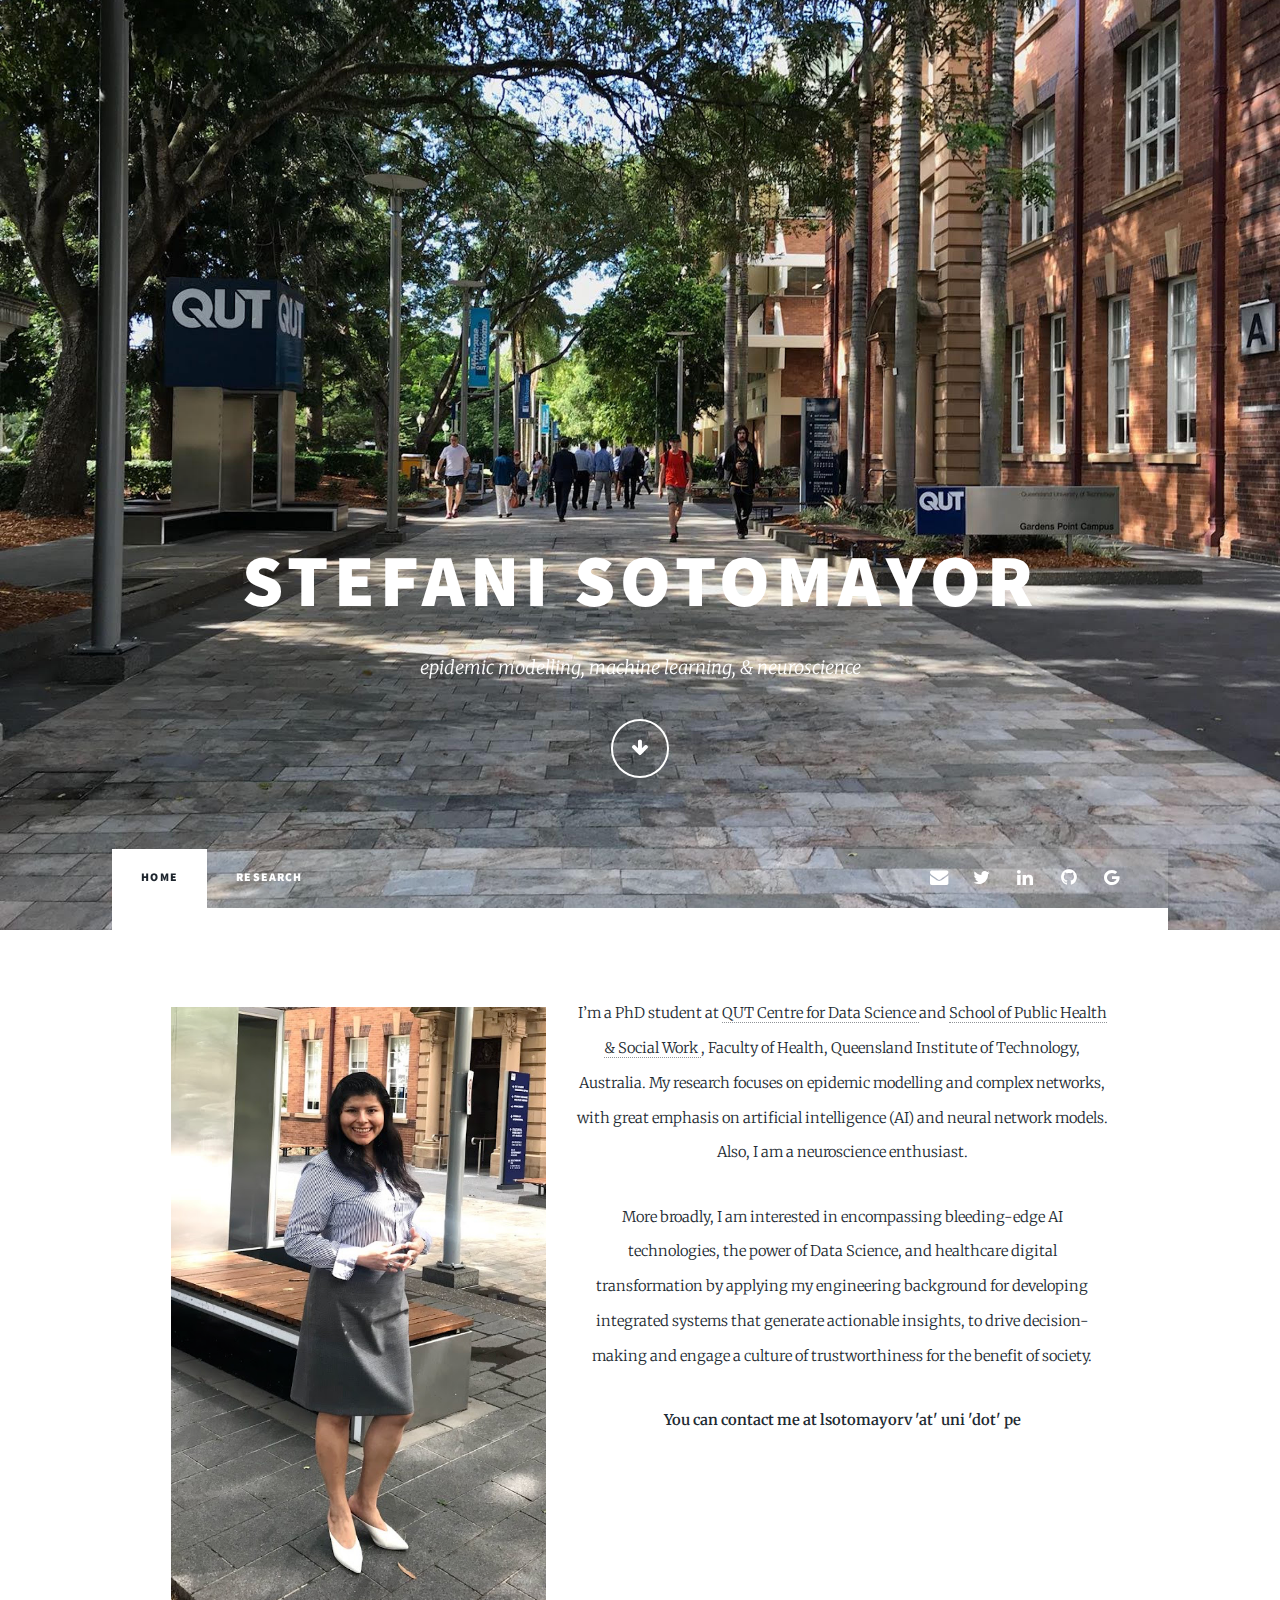
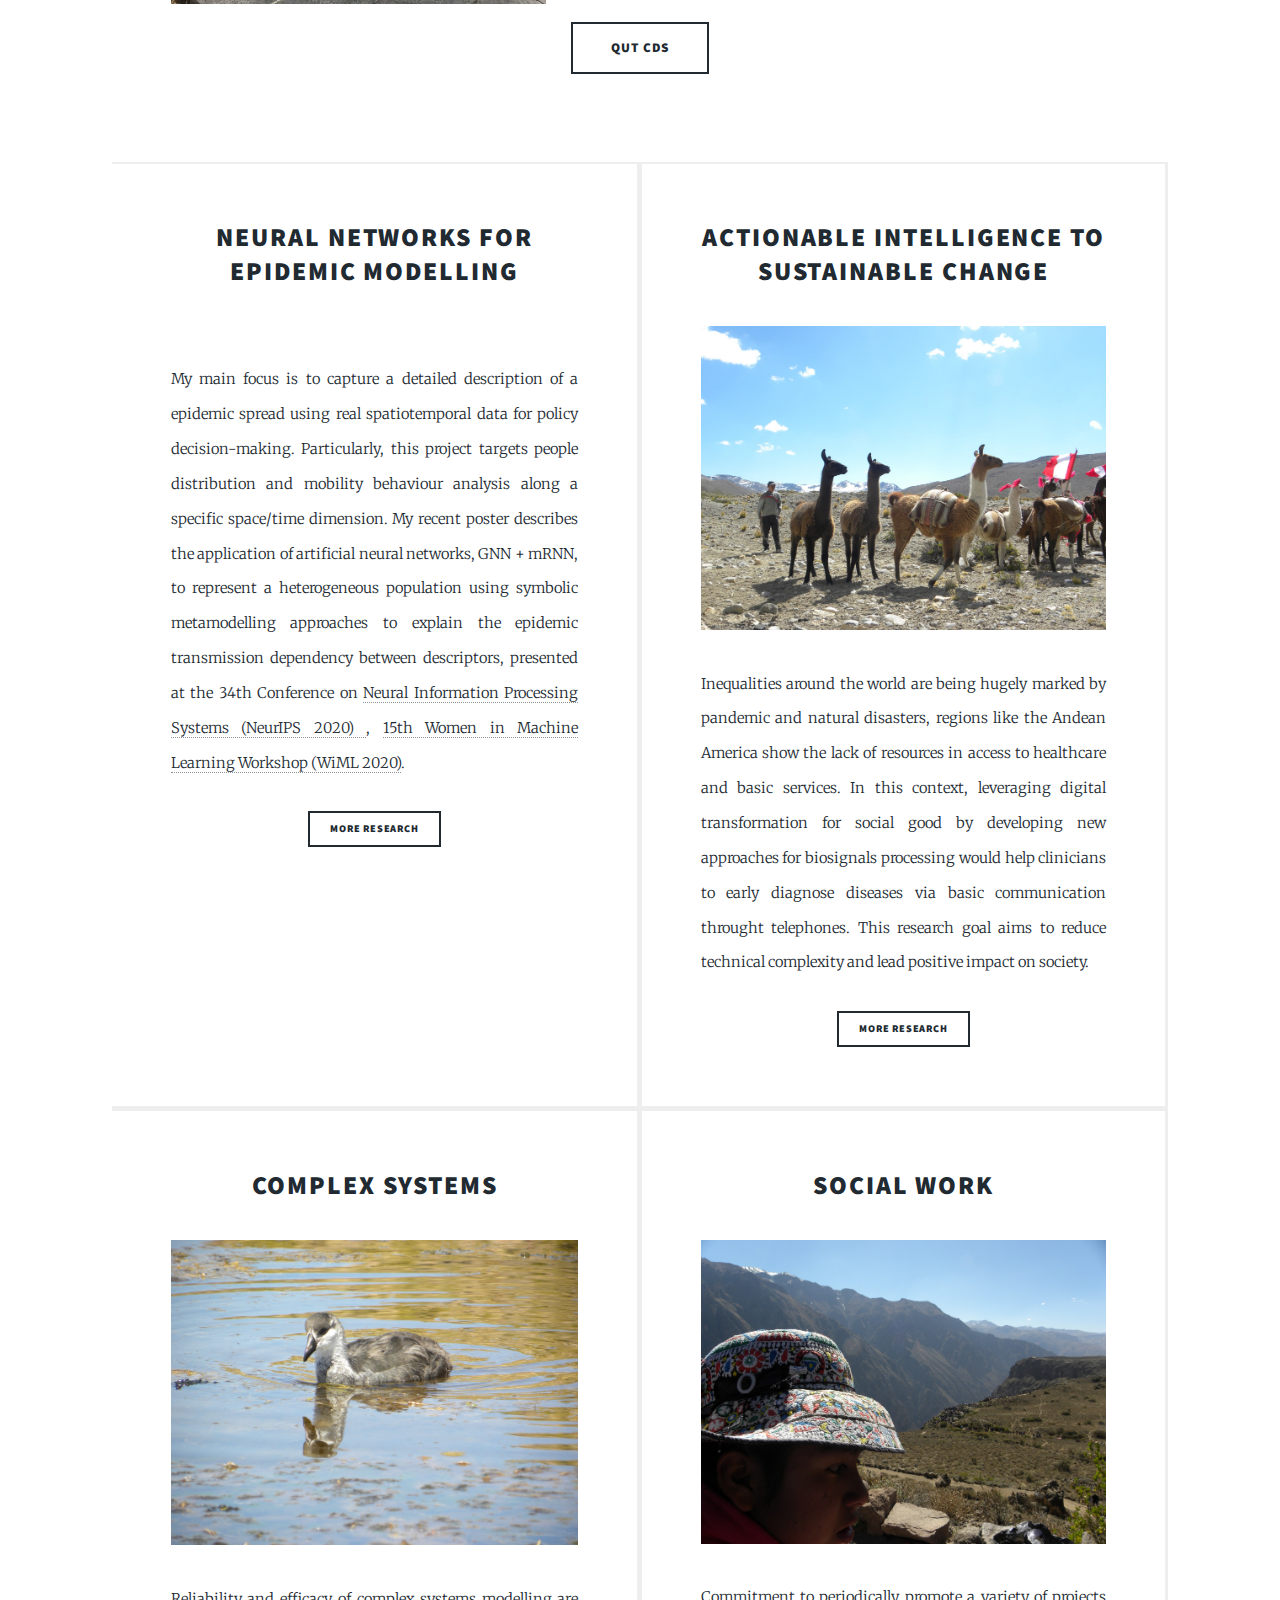
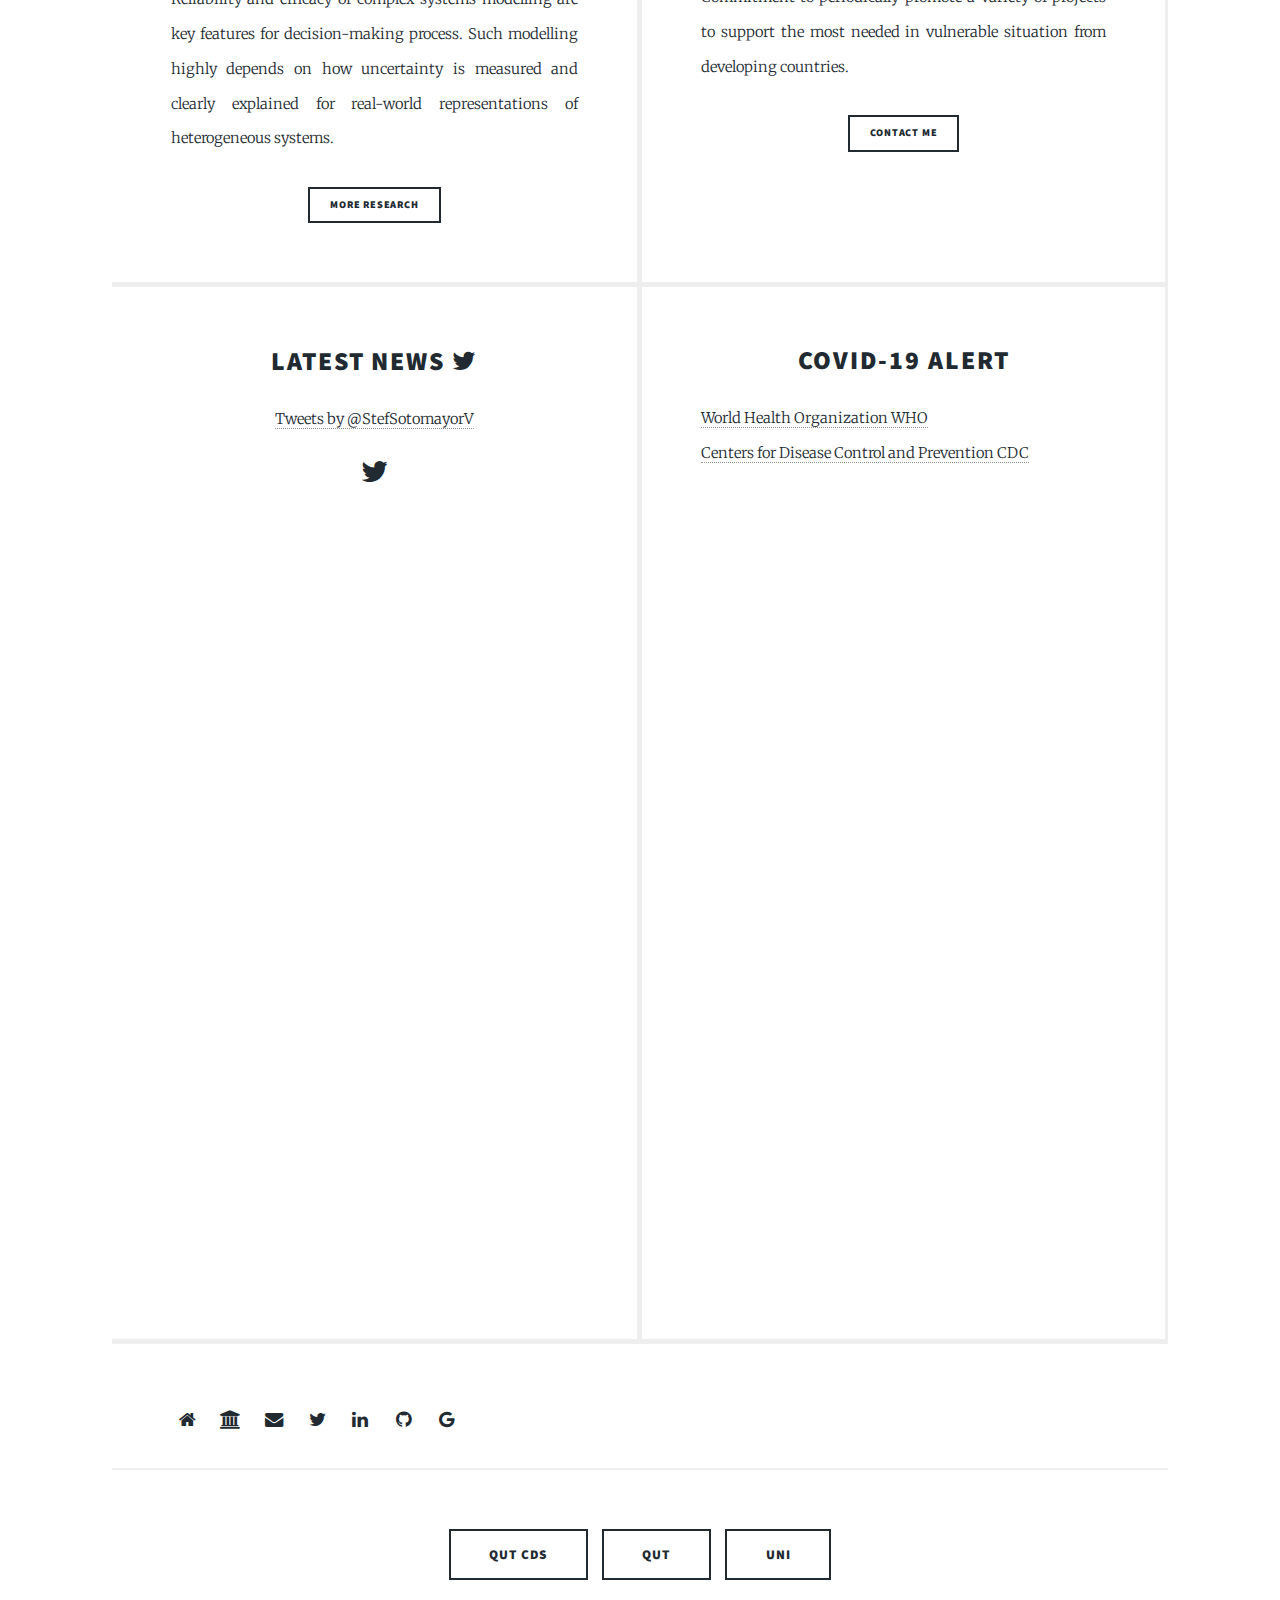
==== commit fec73a4f: "Update index.html" ====
--- a/index.html
+++ b/index.html
@@ -230,13 +230,10 @@
 									<li><a href="https://vri.uni.edu.pe/en/home-english/" target="_blank">National University of Engineering (UNI)</a></li>
 							
 								</ul>
+								
 								-->
 
-					</div>
-				
-				
-					<div id="detailsclose">
-					<nav id="navclose">
+						
 						
 						<ul class="icons">
 							<li><a href="#top" class="icon fa-home"><span class="label">Home</span></a></li>
@@ -255,8 +252,14 @@
 							<li><a href="https://vri.uni.edu.pe/en/home-english/" target="_blank" class="button large">UNI</a></li>
 						</ul>
 						
-					</nav>
+						
+						
 					</div>
+				
+				
+					
+					
+					
 				
 				
 				<!-- Copyright -->
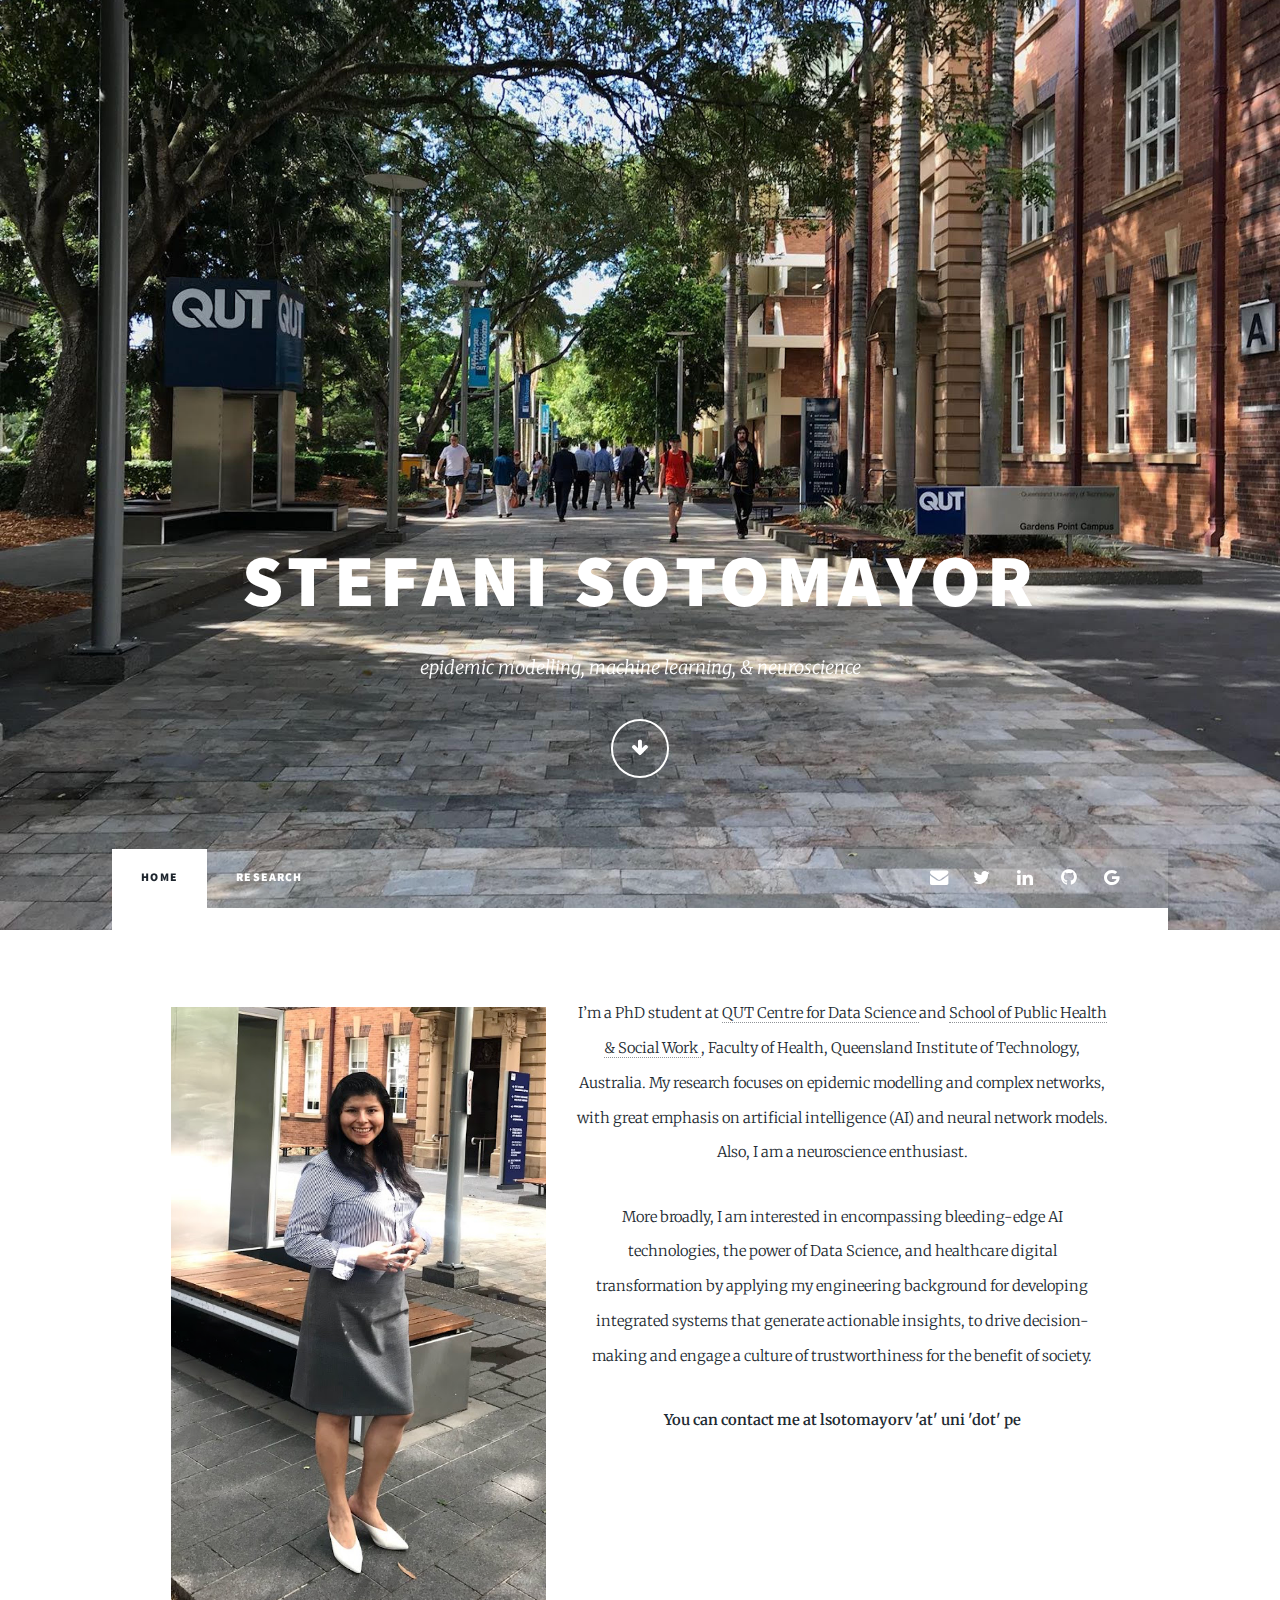
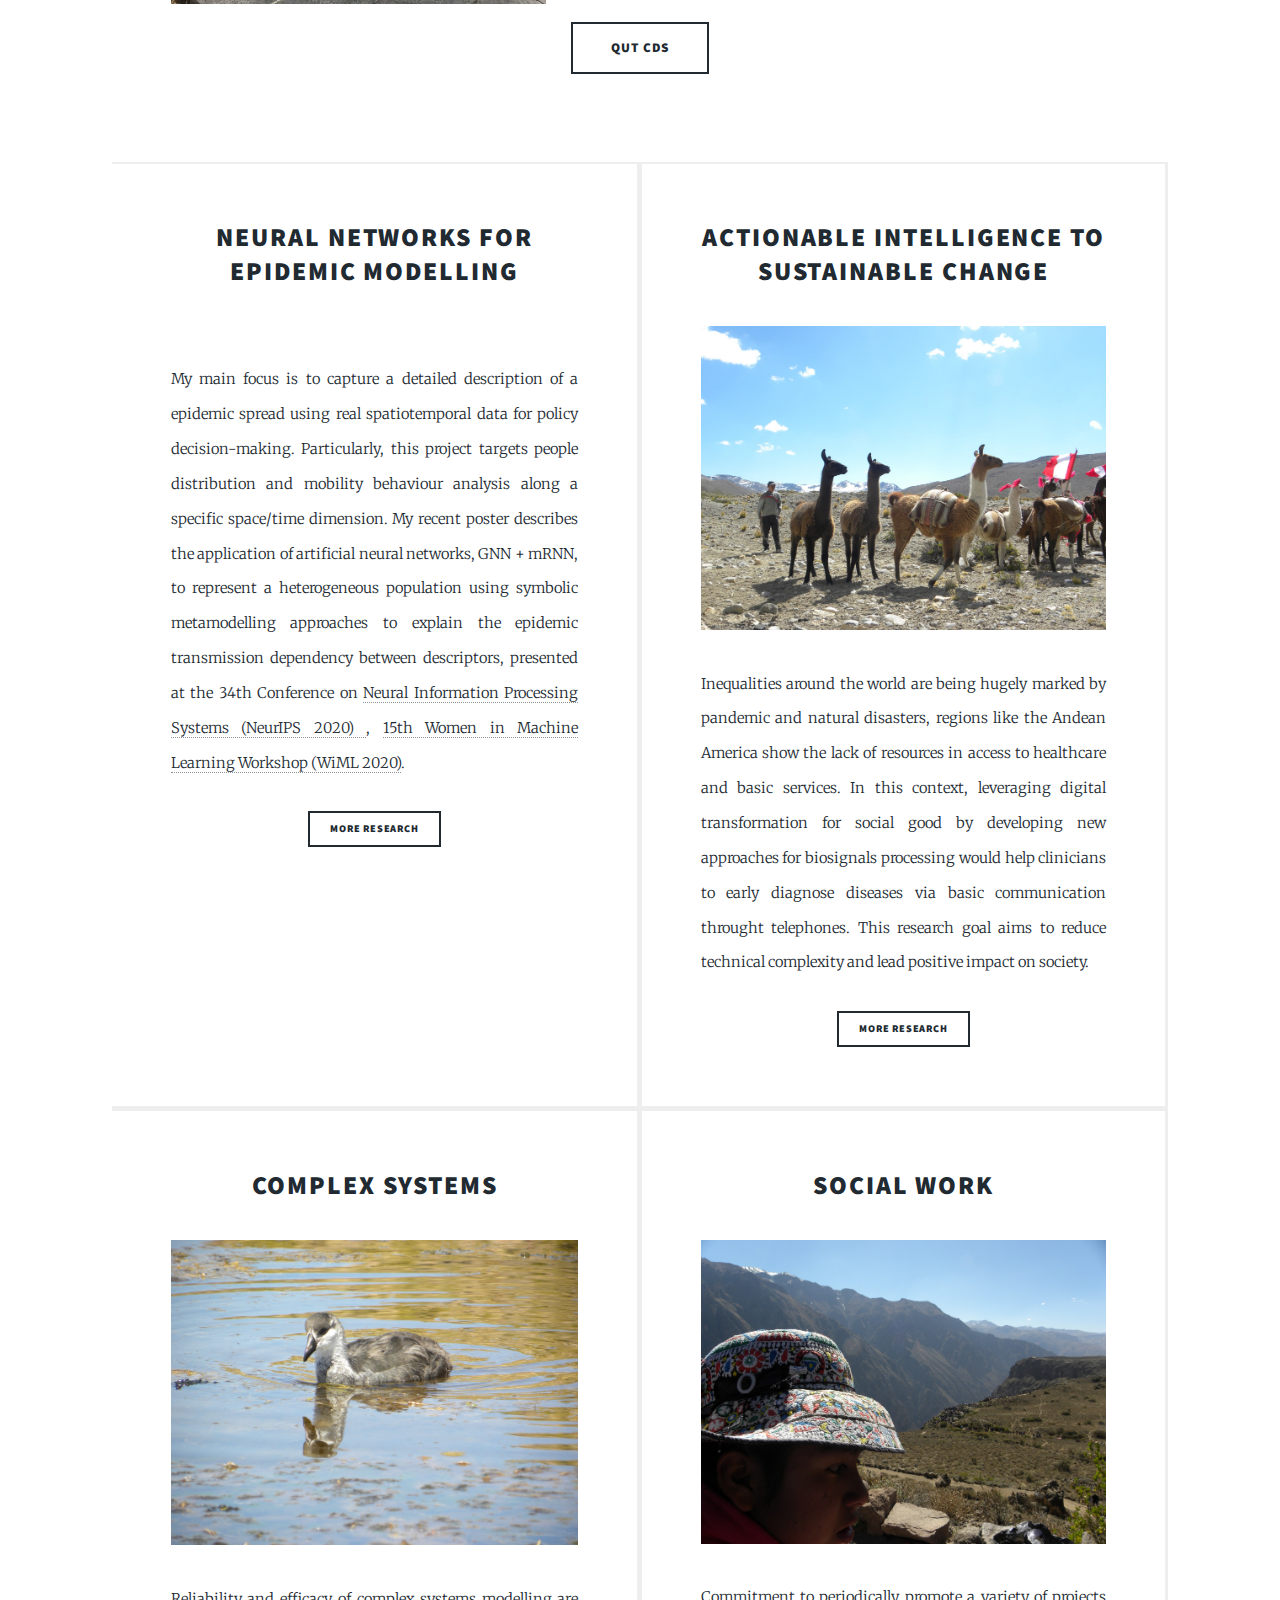
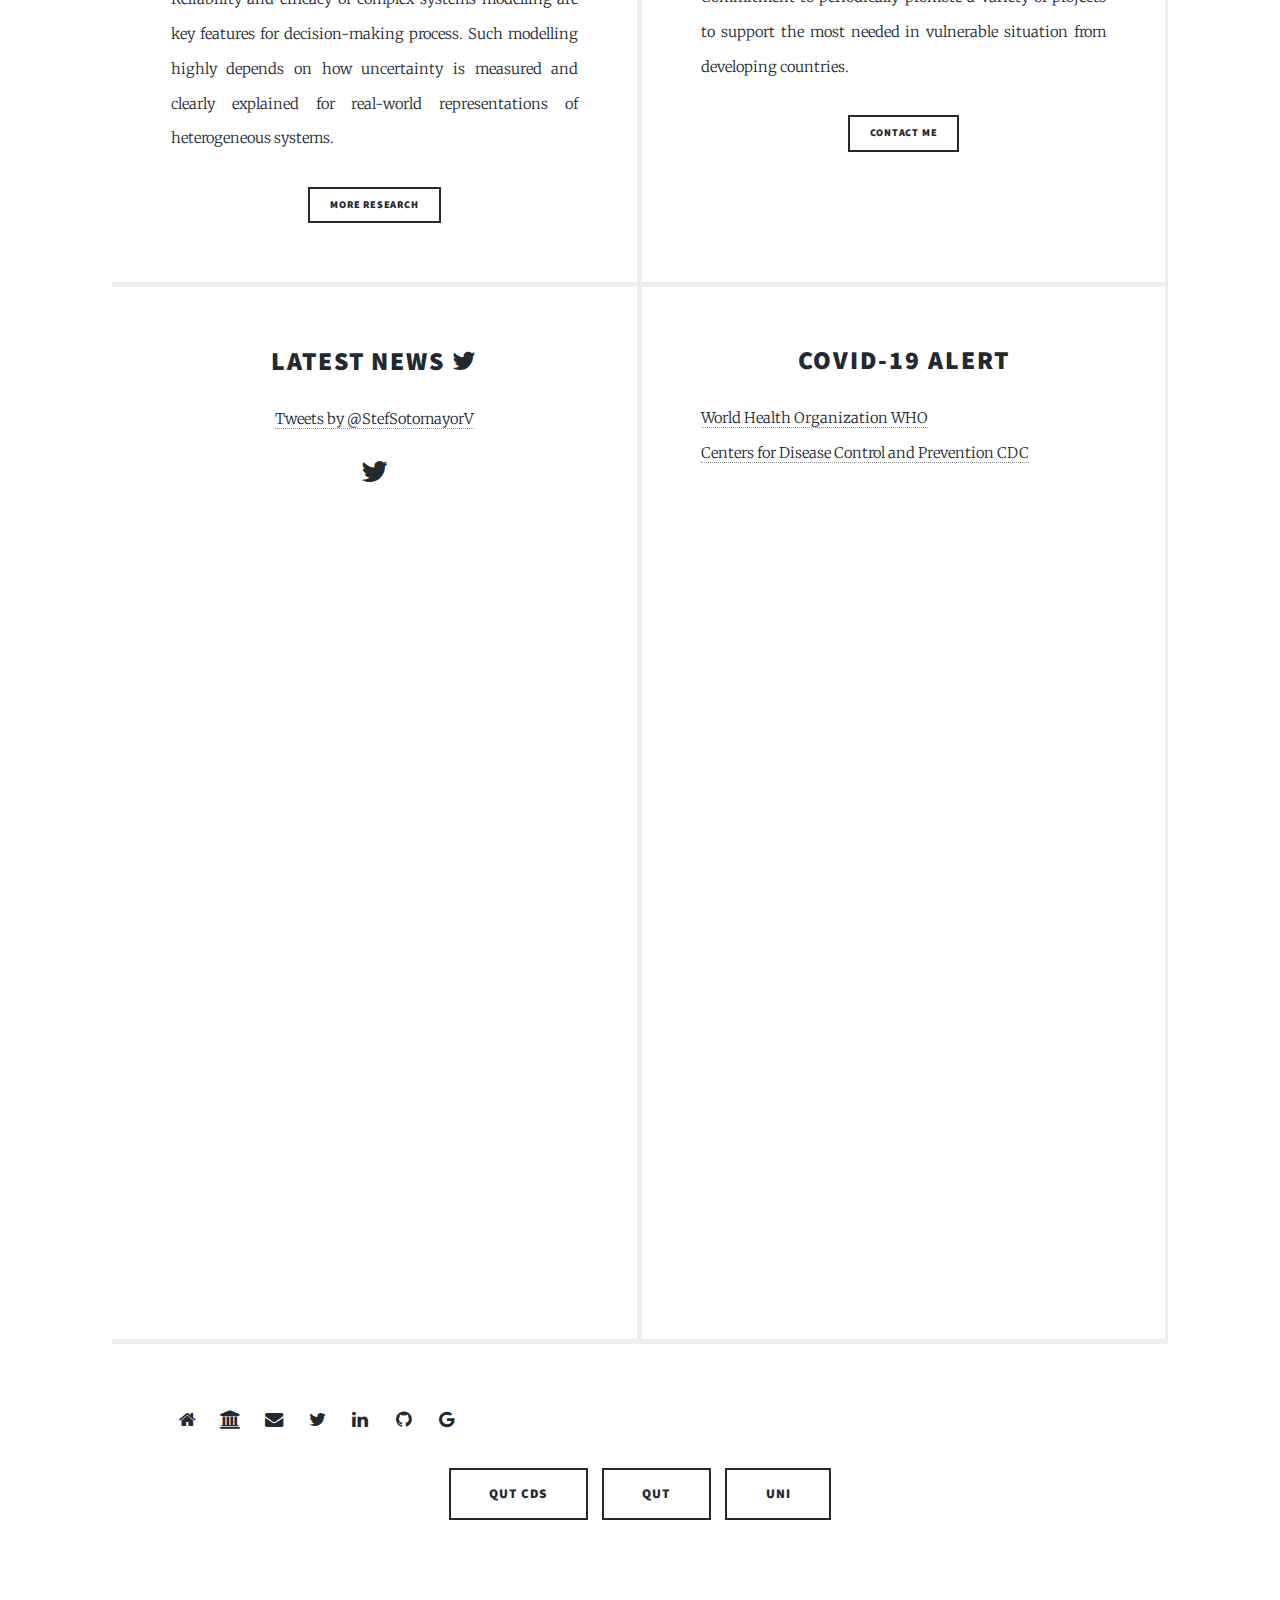
==== commit 8407003d: "Update index.html" ====
--- a/index.html
+++ b/index.html
@@ -234,8 +234,8 @@
 								-->
 
 						
-						
-						<ul class="icons">
+					<nav id="navclose">
+						<ul class="icons" float="center">
 							<li><a href="#top" class="icon fa-home"><span class="label">Home</span></a></li>
 							<li><a href="research.html" class="icon fa-university"><span class="label">Research</span></a></li>
 							<li><a href="mailto:lsotomayorv@uni.pe" target="_blank" class="icon fa-envelope"><span class="label">Email</span></a></li>
@@ -251,7 +251,7 @@
 							<li><a href="https://www.qut.edu.au/research/our-research#Research_projects" target="_blank" class="button large">QUT</a></li>
 							<li><a href="https://vri.uni.edu.pe/en/home-english/" target="_blank" class="button large">UNI</a></li>
 						</ul>
-						
+					</nav>
 						
 						
 					</div>
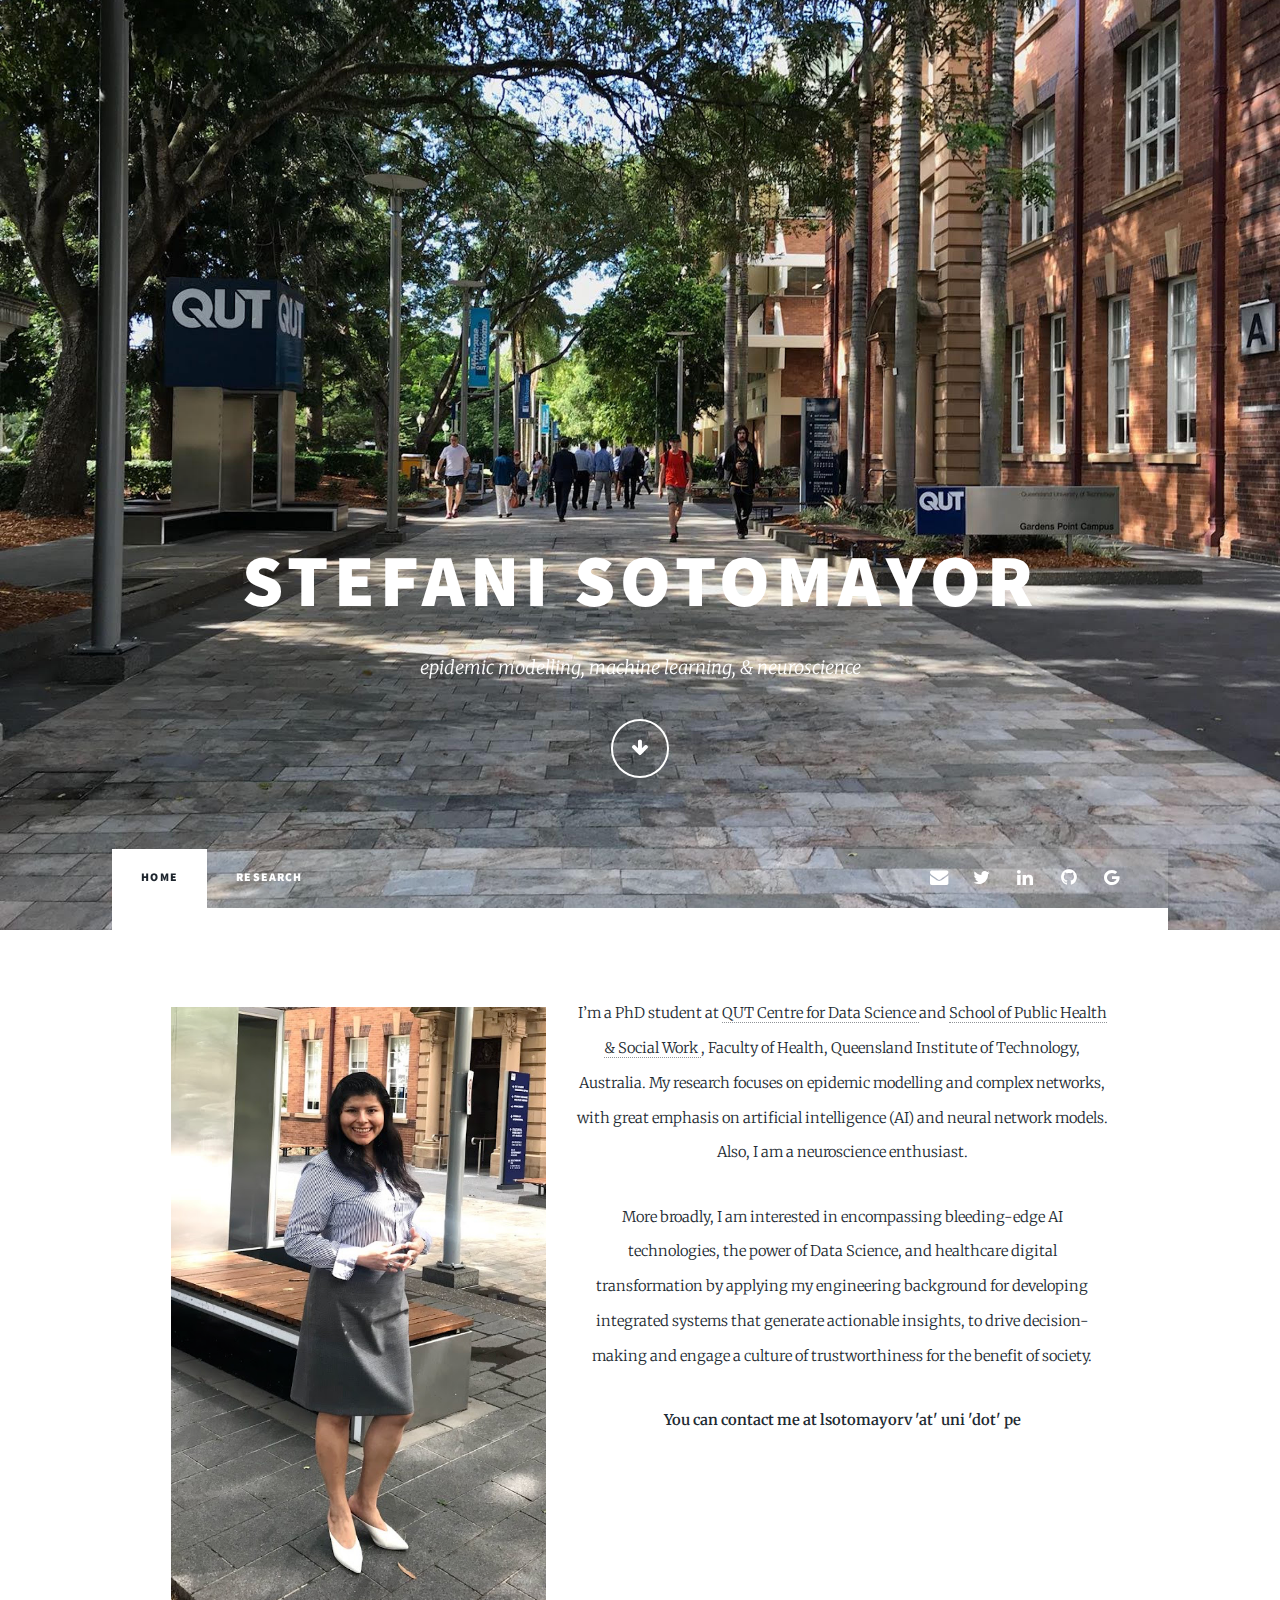
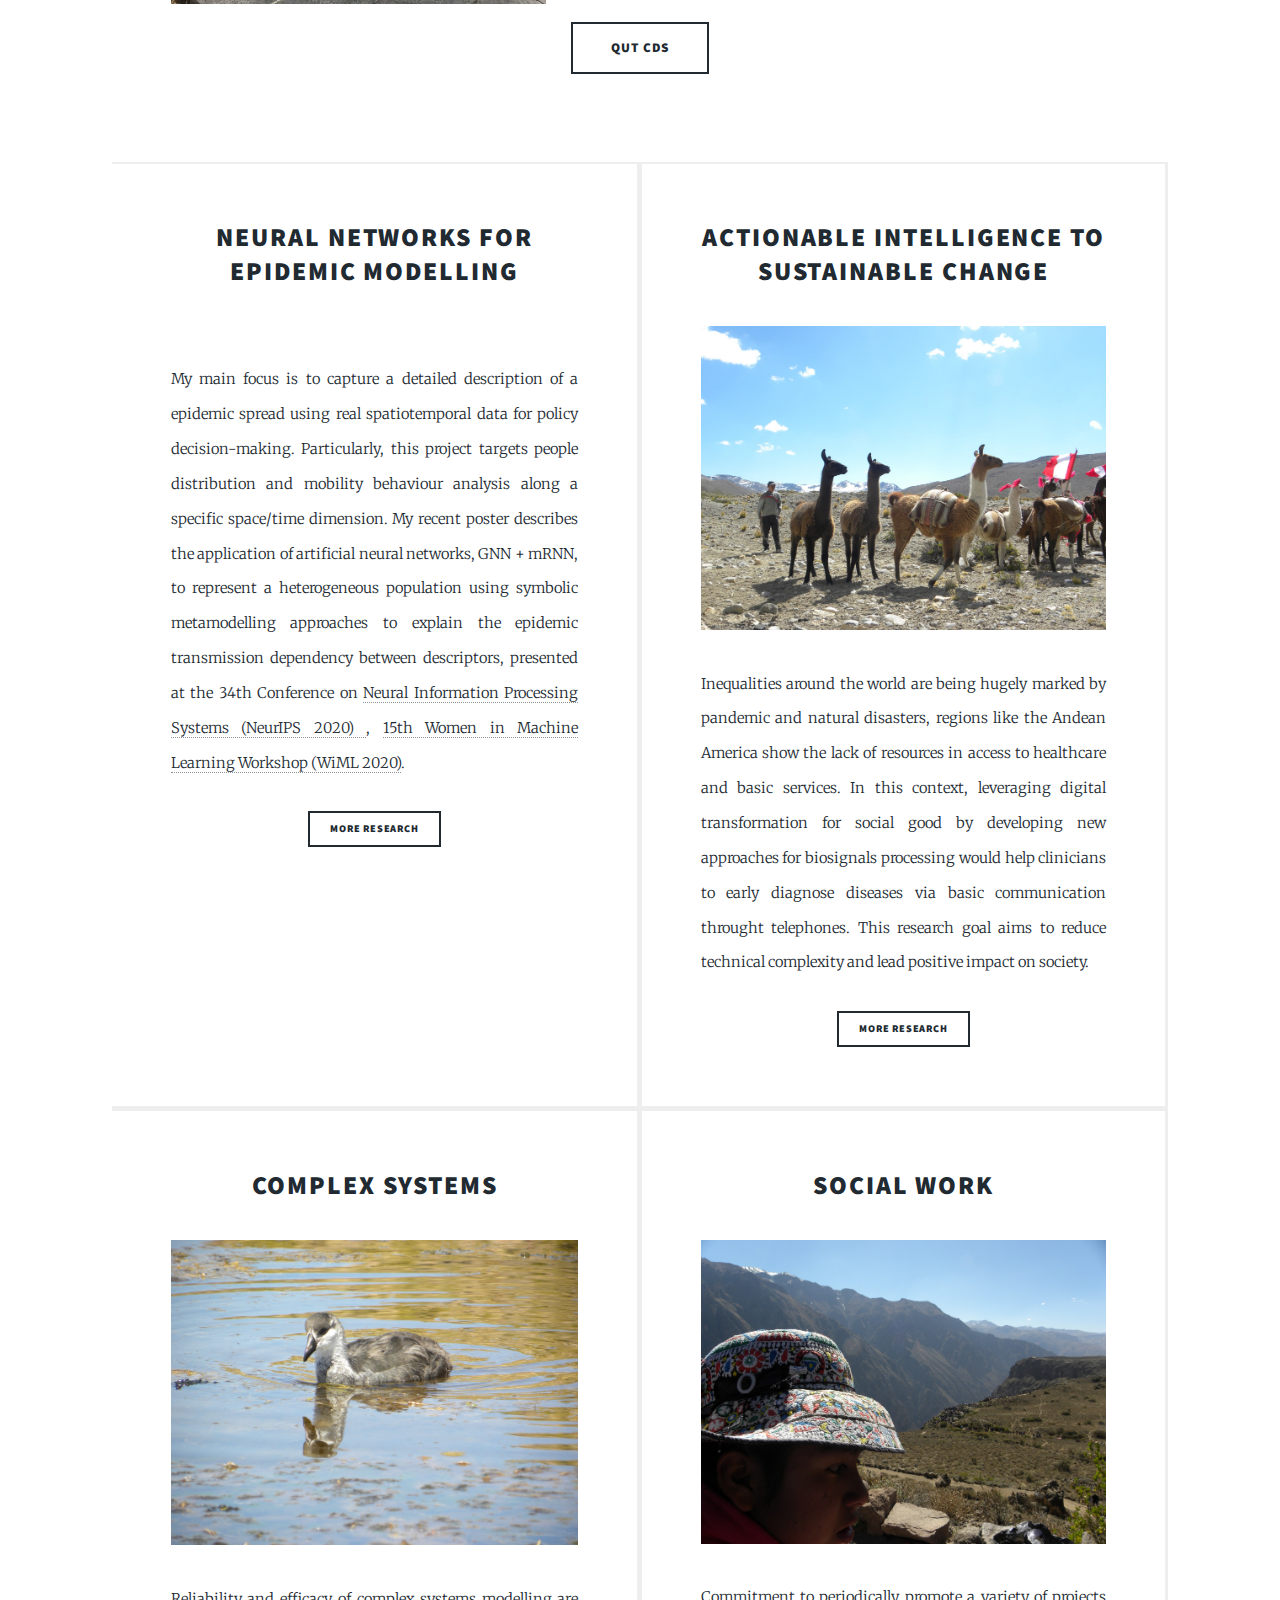
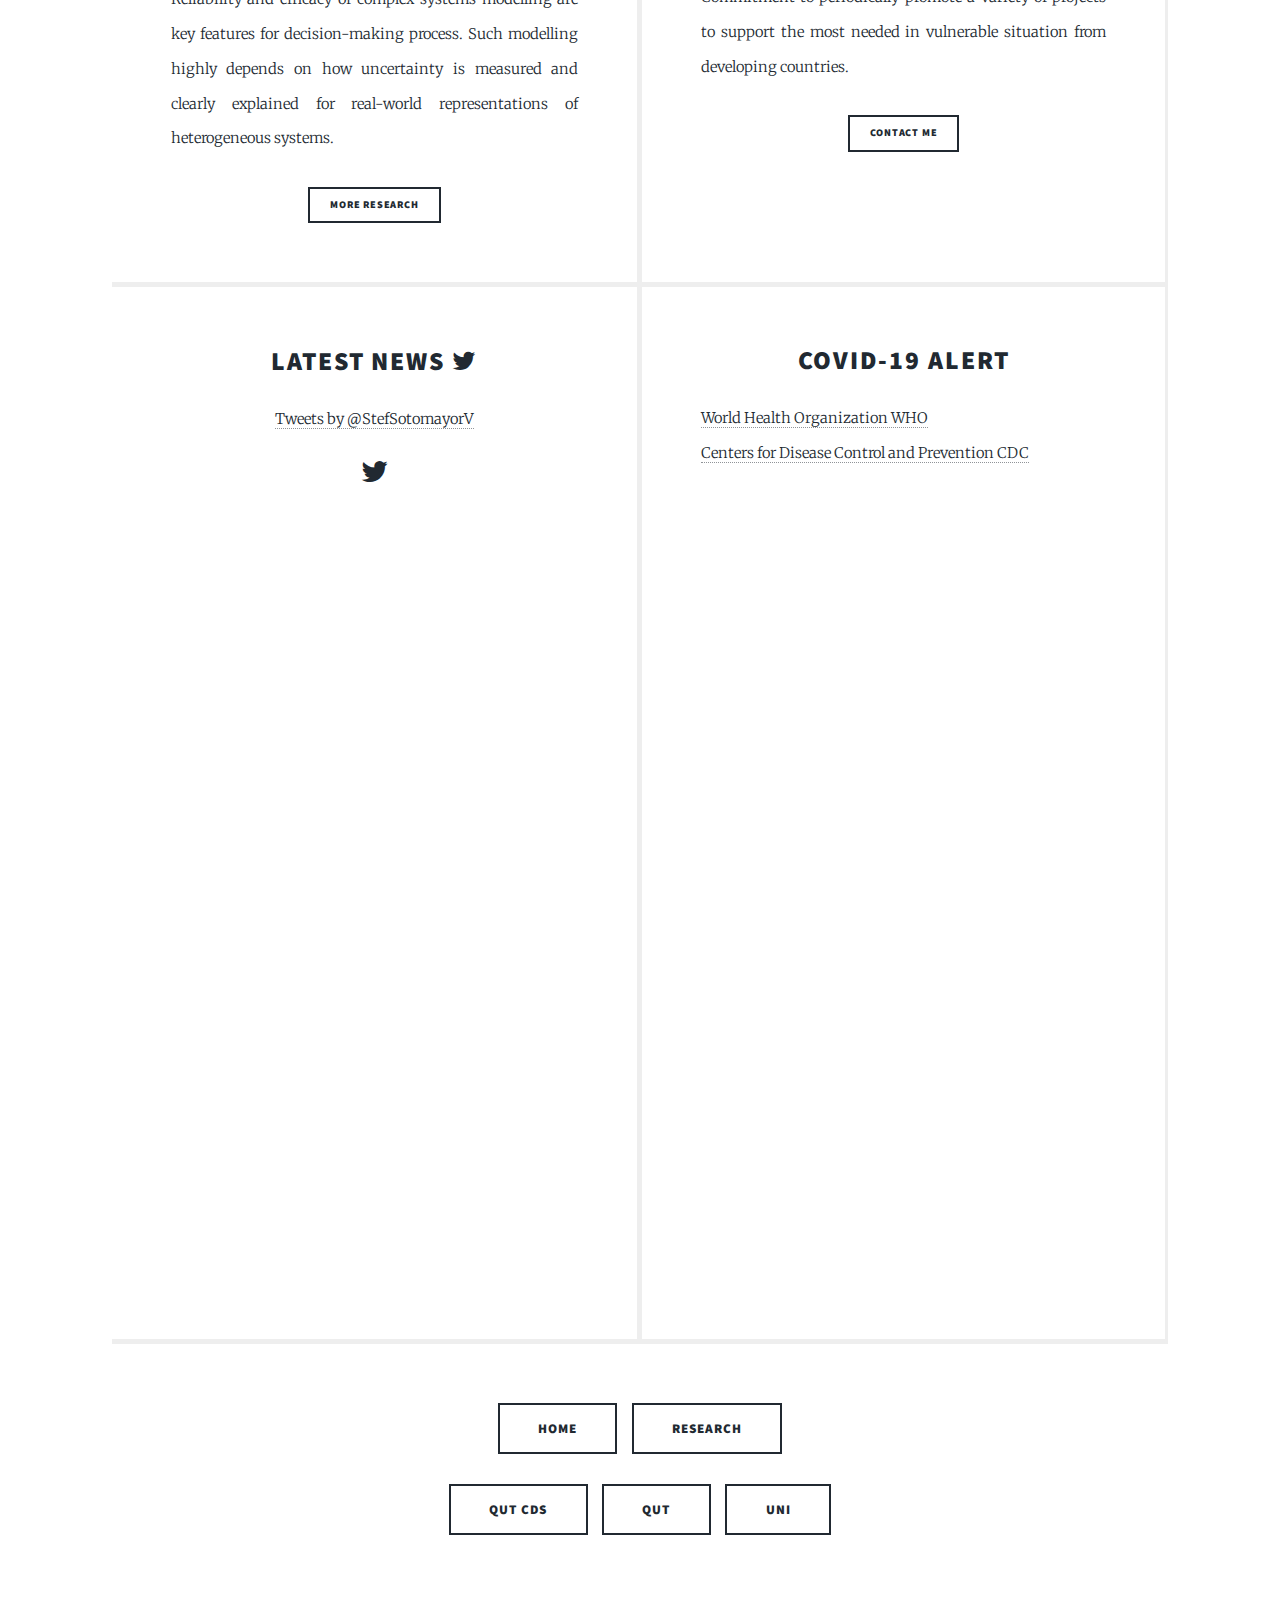
==== commit b83c7073: "Update index.html" ====
--- a/index.html
+++ b/index.html
@@ -235,6 +235,7 @@
 
 						
 					<nav id="navclose">
+						<!--
 						<ul class="icons" float="center">
 							<li><a href="#top" class="icon fa-home"><span class="label">Home</span></a></li>
 							<li><a href="research.html" class="icon fa-university"><span class="label">Research</span></a></li>
@@ -245,7 +246,13 @@
 							<li><a href="https://scholar.google.com/citations?user=wIlRfFMAAAAJ&hl=en" target="_blank" class="icon fa-google"><span class="label">Google Scholar</span></a></li>
 							<li><a href="https://orcid.org/0000-0001-6359-2048" target="_blank" class="ai ai-orcid ai-1.5x"><span class="label"></span></a></li>
 						</ul>
-						
+						-->
+						
+						<ul class="actions special">
+							<li><a href="#top" class="button large">Home</a></li>
+							<li><a href="research.html" class="button large">Research</a></li>
+						</ul>
+							
 						<ul class="actions special">
 							<li><a href="https://research.qut.edu.au/qutcds/" target="_blank" class="button large">QUT CDS</a></li>
 							<li><a href="https://www.qut.edu.au/research/our-research#Research_projects" target="_blank" class="button large">QUT</a></li>
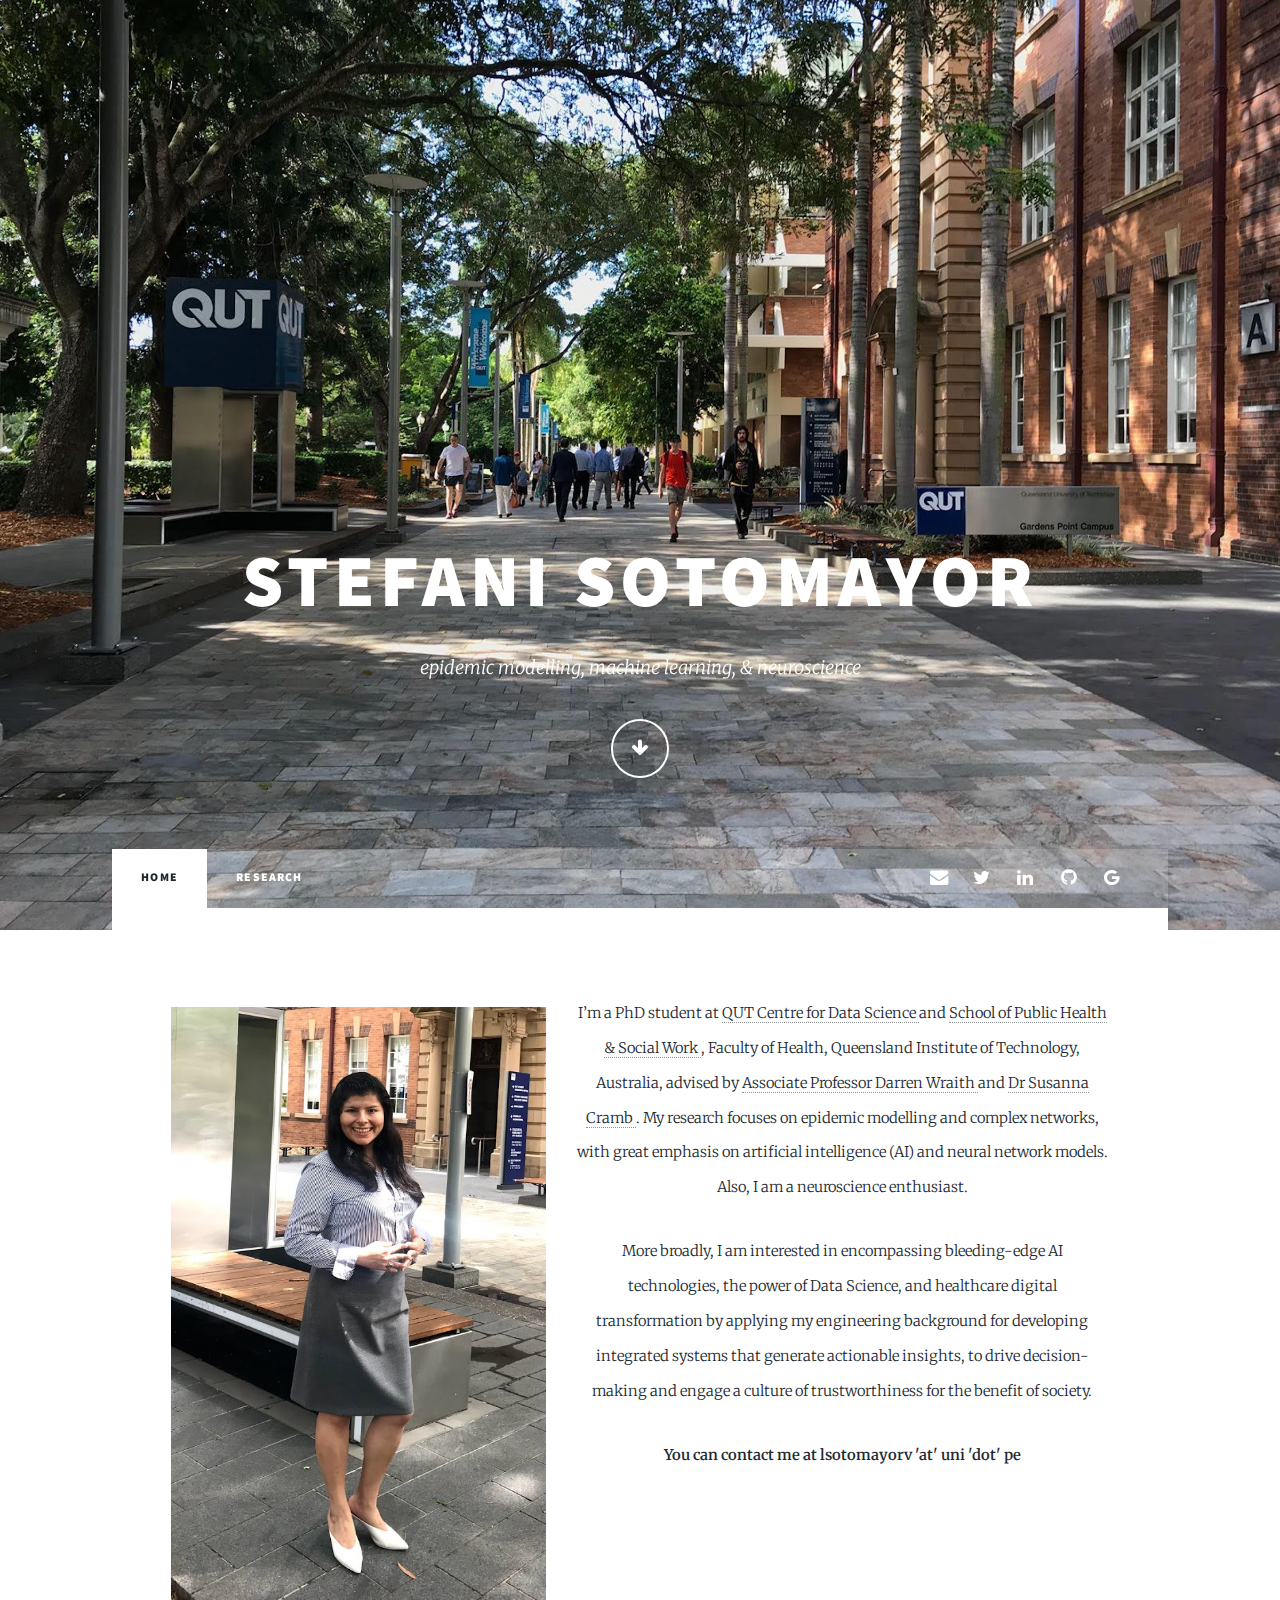
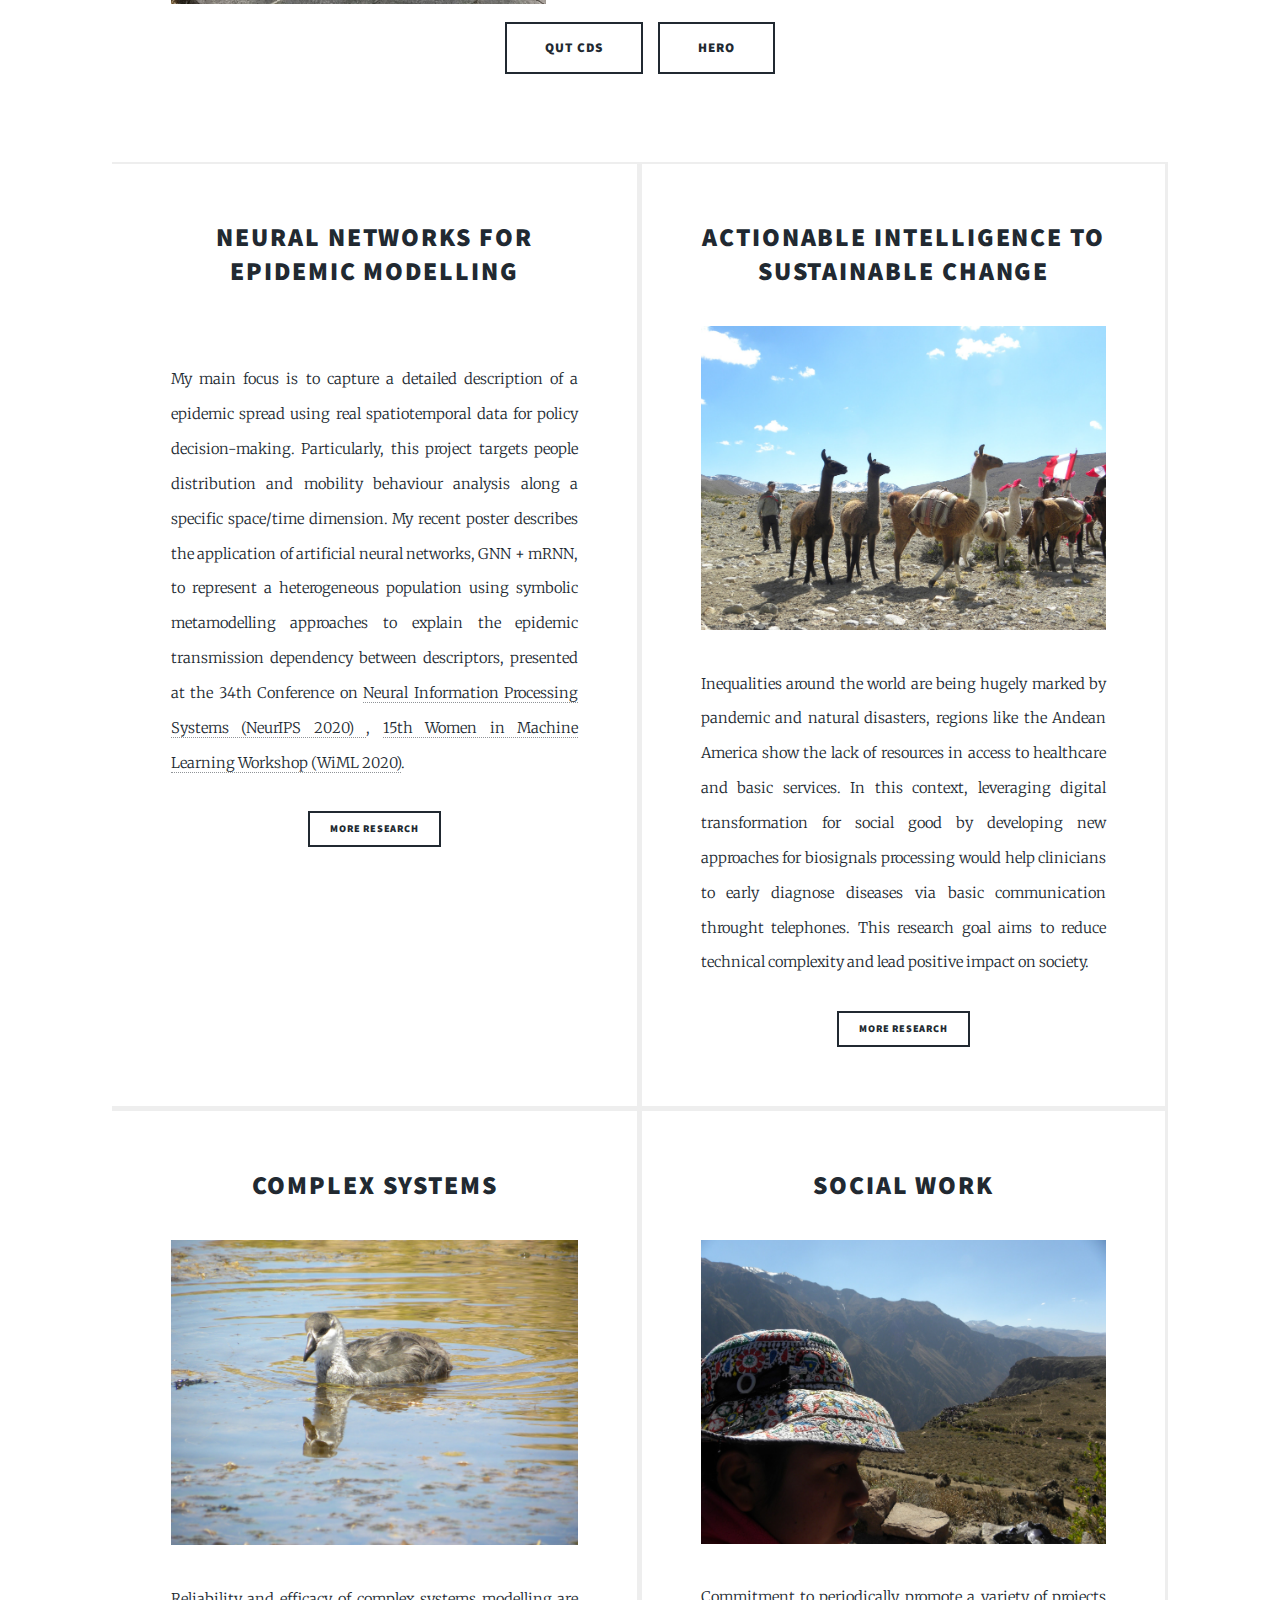
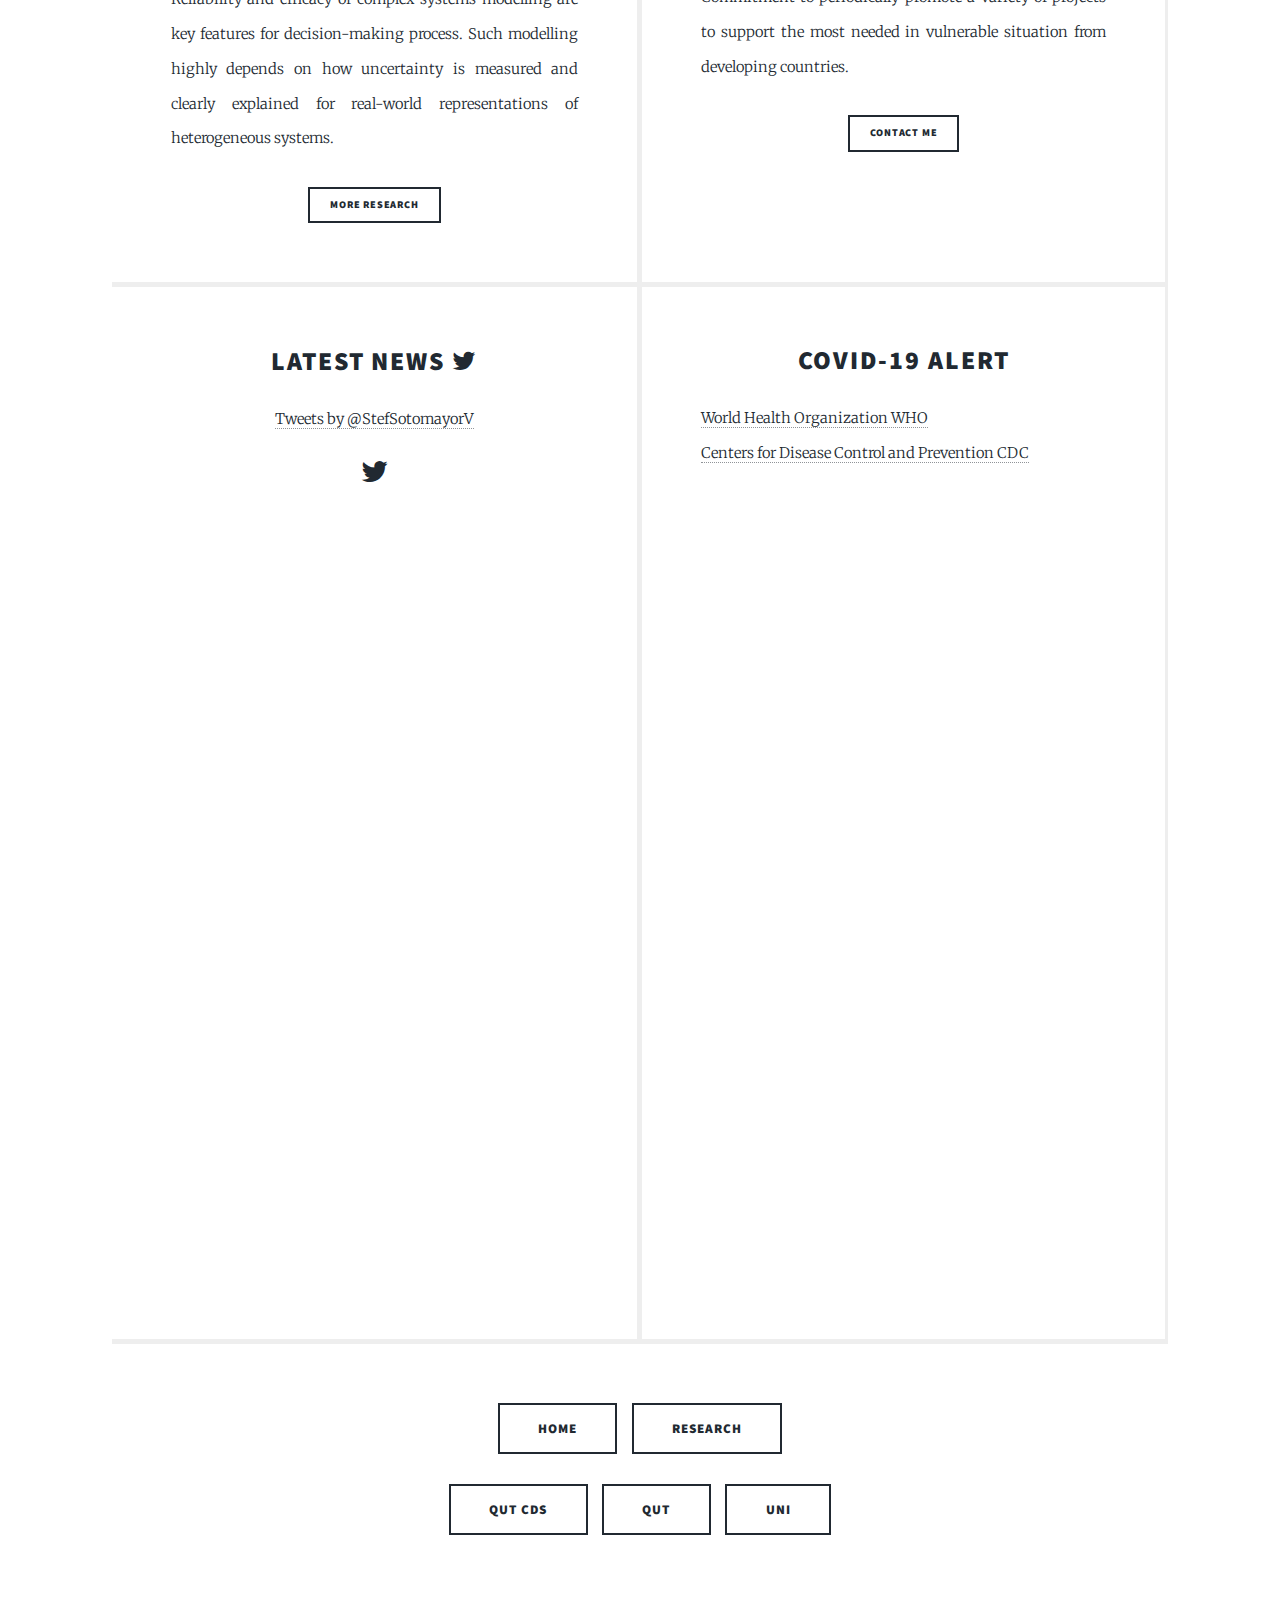
==== commit ad928422: "Update index.html" ====
--- a/index.html
+++ b/index.html
@@ -72,7 +72,7 @@
 						<!-- Featured Post -->
 							<article class="post featured">
 								<header class="major">
-									<p><span><a href="#" class="image left"><img src="images/me1.png" alt="" /></a></span>I’m a PhD student at <a href="https://research.qut.edu.au/qutcds/" target="_blank"> QUT Centre for Data Science </a> and <a href="https://www.qut.edu.au/about/our-university/organisational-structure/faculty-of-health/school-of-public-health-and-social-work" target="_blank"> School of Public Health & Social Work </a>, Faculty of Health, Queensland Institute of Technology, Australia. My research focuses on epidemic modelling and complex networks, with great emphasis on artificial intelligence (AI) and neural network models. Also, I am a neuroscience enthusiast. </p>	
+									<p><span><a href="#" class="image left"><img src="images/me1.png" alt="" /></a></span>I’m a PhD student at <a href="https://research.qut.edu.au/qutcds/" target="_blank"> QUT Centre for Data Science </a> and <a href="https://www.qut.edu.au/about/our-university/organisational-structure/faculty-of-health/school-of-public-health-and-social-work" target="_blank"> School of Public Health & Social Work </a>, Faculty of Health, Queensland Institute of Technology, Australia, advised by <a href="https://www.qut.edu.au/about/our-people/academic-profiles/d.wraith" target="_blank"> Associate Professor Darren Wraith </a> and <a href="https://research.qut.edu.au/qutcds/staff/susanna-cramb/" target="_blank"> Dr Susanna Cramb </a>. My research focuses on epidemic modelling and complex networks, with great emphasis on artificial intelligence (AI) and neural network models. Also, I am a neuroscience enthusiast. </p>	
 										<p>More broadly, I am interested in encompassing bleeding-edge AI technologies, the power of Data Science, and healthcare digital transformation by applying my engineering background for developing integrated systems that generate actionable insights, to drive decision-making and engage a culture of trustworthiness for the benefit of society. </p>
 										<!-- <p>Previously, my 8 years of experience as an engineer in project management and electronic tools technical support let me lead integral projects across facilities management, innovation, information technology and customer support departments, achieving the delivery of financially viable assets and reliable end-user products within the industry.  </p> -->
 										<p> <b>You can contact me at lsotomayorv 'at' uni 'dot' pe</b></p>
@@ -81,6 +81,7 @@
 								</header><ul class="actions special">
 									<!-- <li><a href="/pdfs/Stef CV_website.pdf" class="button large">CV</a></li> -->
 									<li><a href="https://research.qut.edu.au/qutcds/staff/stefani-sotomayor/" target="_blank" class="button large">QUT CDS</a></li>
+									<li><a href="https://healthequity.link/people/stefani/" target="_blank" class="button large">HERO</a></li>
 									
 								</ul>
 							</article>
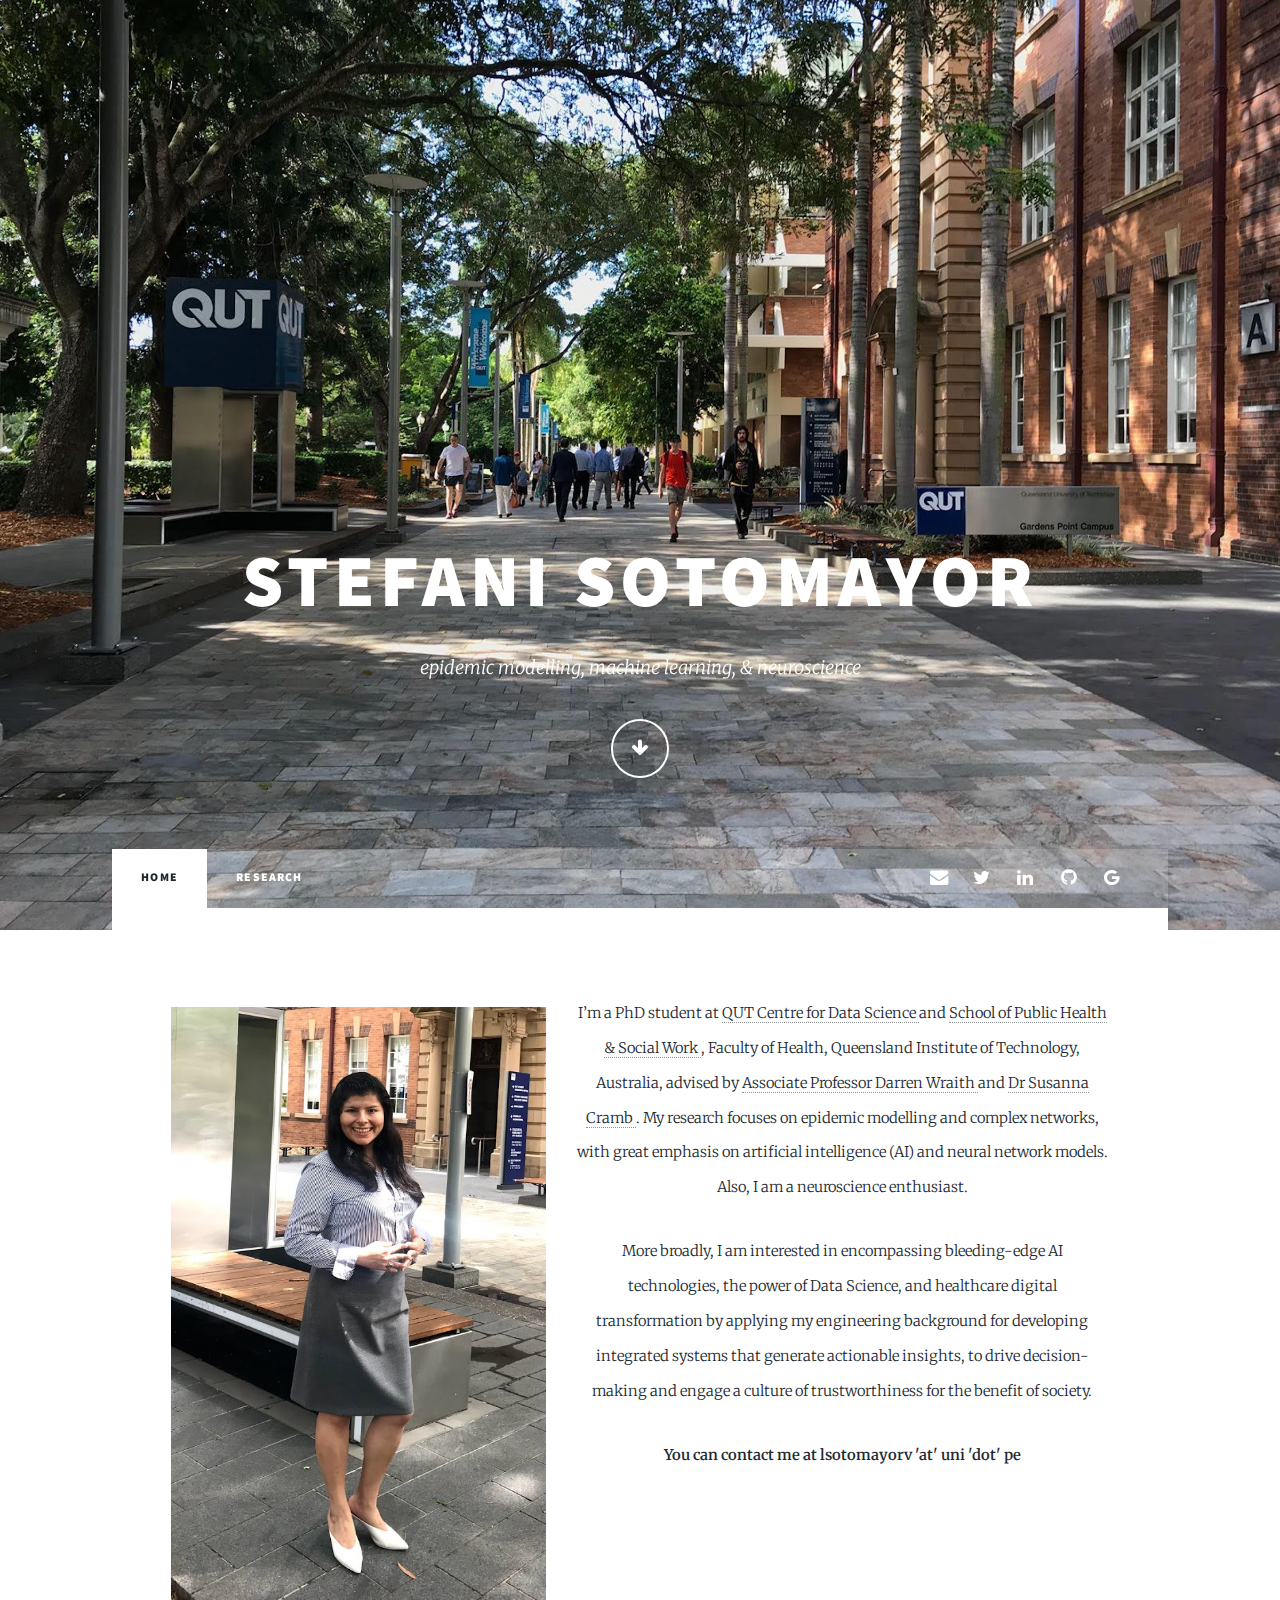
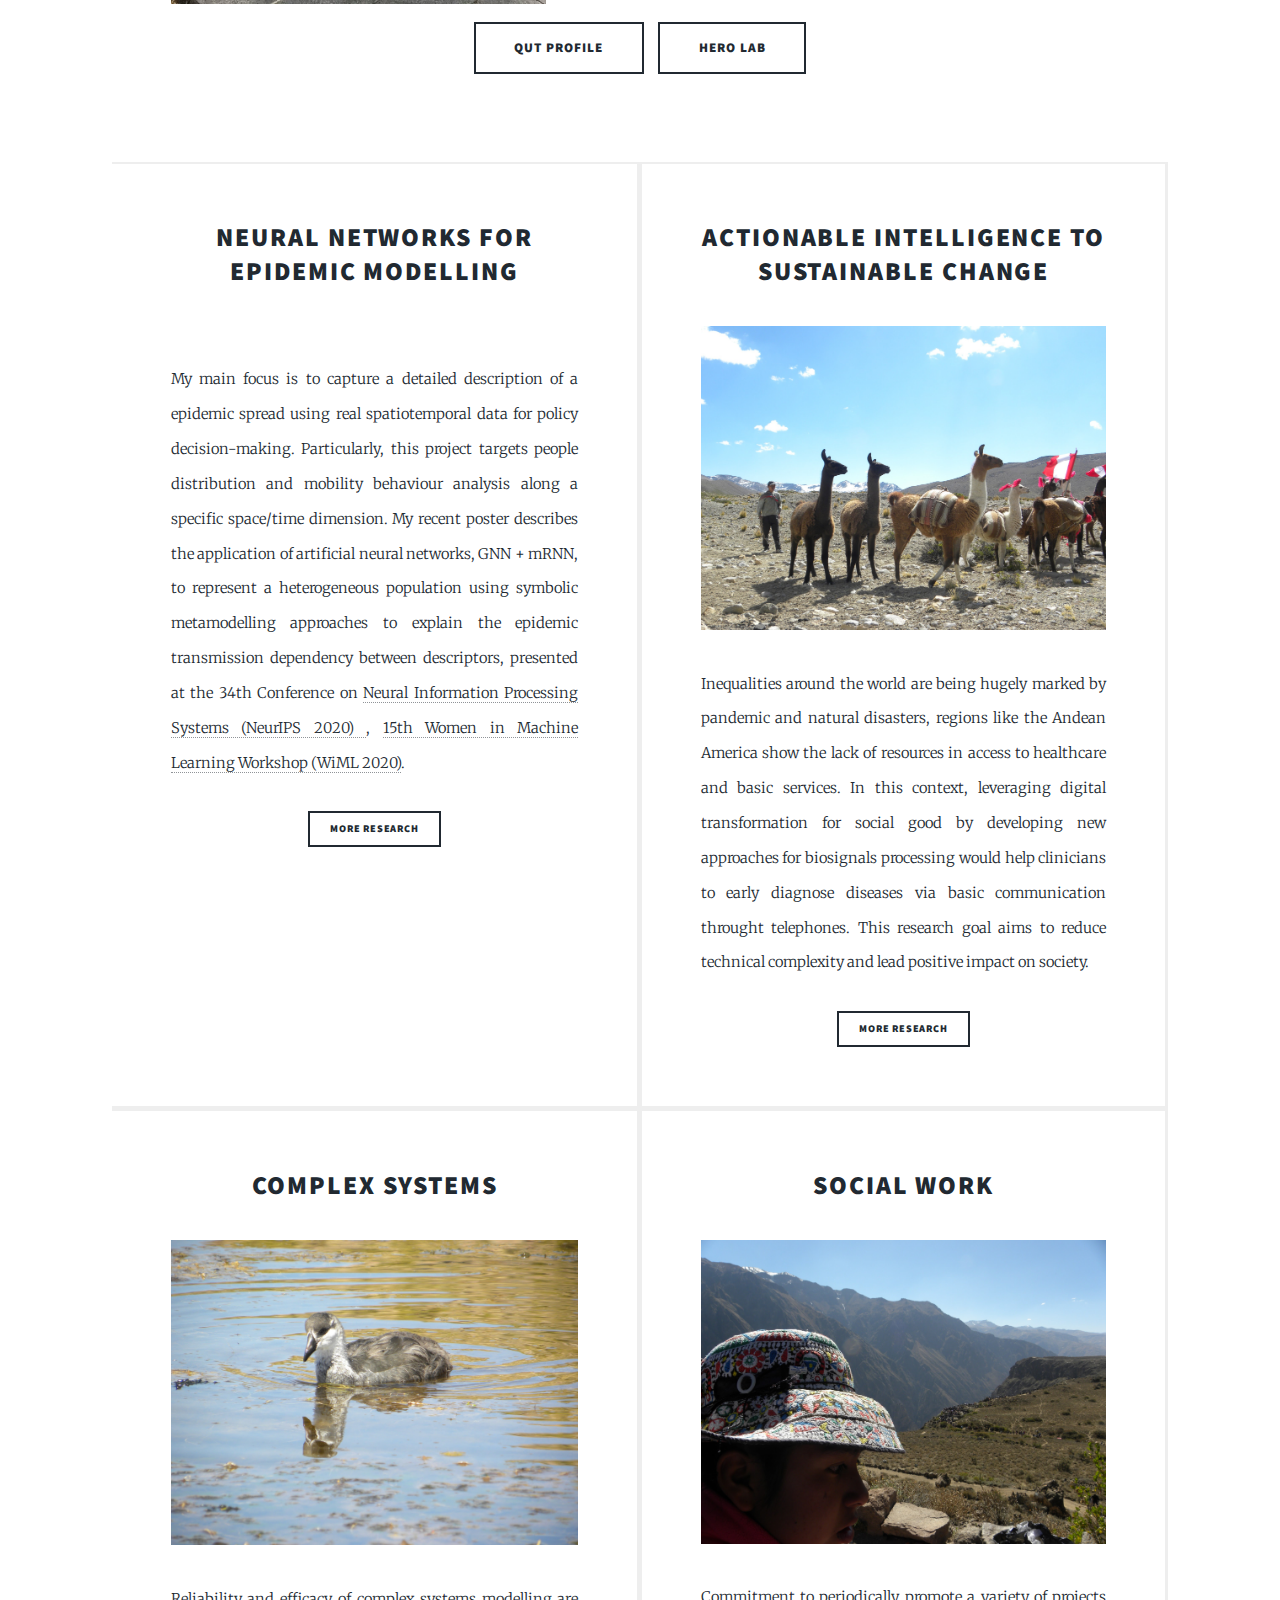
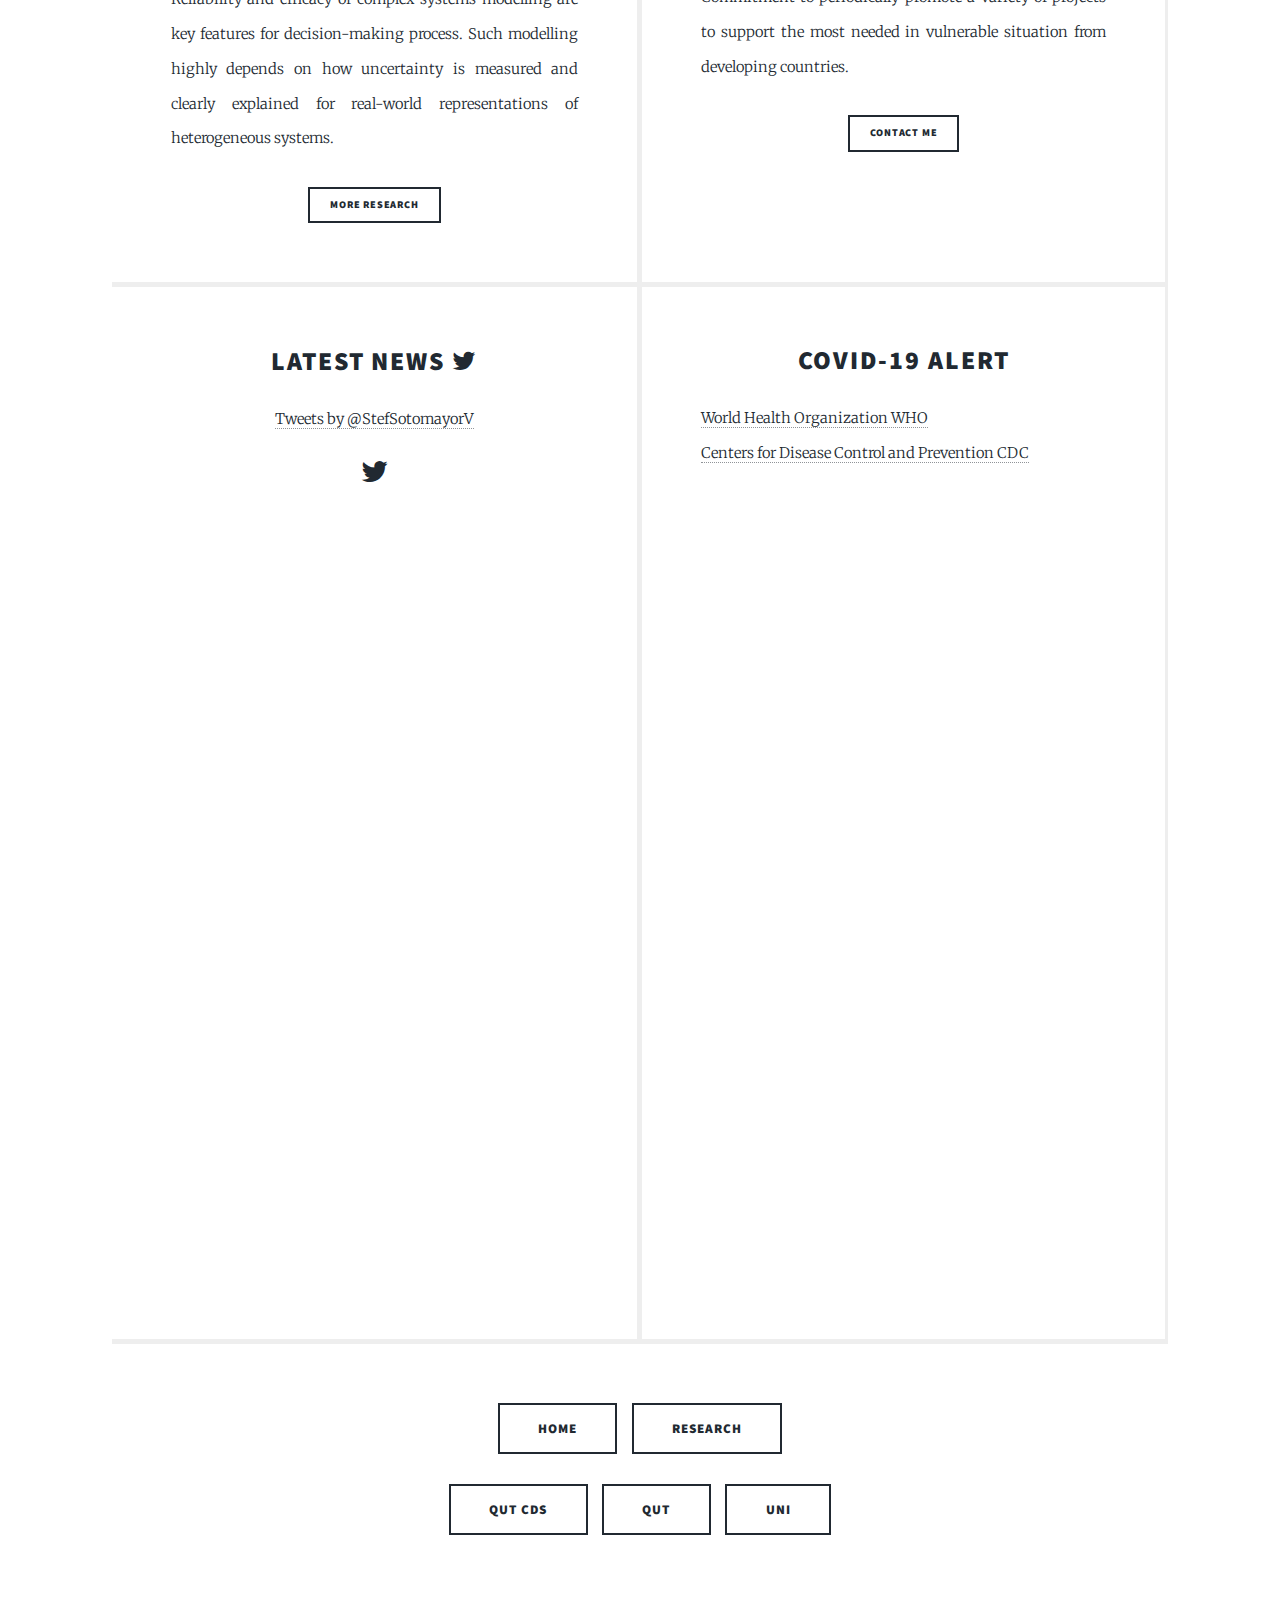
==== commit 1a425375: "Update index.html" ====
--- a/index.html
+++ b/index.html
@@ -72,7 +72,7 @@
 						<!-- Featured Post -->
 							<article class="post featured">
 								<header class="major">
-									<p><span><a href="#" class="image left"><img src="images/me1.png" alt="" /></a></span>I’m a PhD student at <a href="https://research.qut.edu.au/qutcds/" target="_blank"> QUT Centre for Data Science </a> and <a href="https://www.qut.edu.au/about/our-university/organisational-structure/faculty-of-health/school-of-public-health-and-social-work" target="_blank"> School of Public Health & Social Work </a>, Faculty of Health, Queensland Institute of Technology, Australia, advised by <a href="https://www.qut.edu.au/about/our-people/academic-profiles/d.wraith" target="_blank"> Associate Professor Darren Wraith </a> and <a href="https://research.qut.edu.au/qutcds/staff/susanna-cramb/" target="_blank"> Dr Susanna Cramb </a>. My research focuses on epidemic modelling and complex networks, with great emphasis on artificial intelligence (AI) and neural network models. Also, I am a neuroscience enthusiast. </p>	
+									<p><span><a href="#" class="image left"><img src="images/me1.png" alt="" /></a></span>I’m a PhD student at <a href="https://research.qut.edu.au/qutcds/" target="_blank"> QUT Centre for Data Science </a> and <a href="https://www.qut.edu.au/about/our-university/organisational-structure/faculty-of-health/school-of-public-health-and-social-work" target="_blank"> School of Public Health & Social Work </a>, Faculty of Health, Queensland Institute of Technology, Australia, advised by <a href="https://www.qut.edu.au/about/our-people/academic-profiles/d.wraith" target="_blank"> Associate Professor Darren Wraith </a> and <a href="https://research.qut.edu.au/qutcds/staff/susanna-cramb/" target="_blank"> Dr Susanna Cramb </a>.  My research focuses on epidemic modelling and complex networks, with great emphasis on artificial intelligence (AI) and neural network models. Also, I am a neuroscience enthusiast. </p>	
 										<p>More broadly, I am interested in encompassing bleeding-edge AI technologies, the power of Data Science, and healthcare digital transformation by applying my engineering background for developing integrated systems that generate actionable insights, to drive decision-making and engage a culture of trustworthiness for the benefit of society. </p>
 										<!-- <p>Previously, my 8 years of experience as an engineer in project management and electronic tools technical support let me lead integral projects across facilities management, innovation, information technology and customer support departments, achieving the delivery of financially viable assets and reliable end-user products within the industry.  </p> -->
 										<p> <b>You can contact me at lsotomayorv 'at' uni 'dot' pe</b></p>
@@ -80,8 +80,8 @@
 					
 								</header><ul class="actions special">
 									<!-- <li><a href="/pdfs/Stef CV_website.pdf" class="button large">CV</a></li> -->
-									<li><a href="https://research.qut.edu.au/qutcds/staff/stefani-sotomayor/" target="_blank" class="button large">QUT CDS</a></li>
-									<li><a href="https://healthequity.link/people/stefani/" target="_blank" class="button large">HERO</a></li>
+									<li><a href="https://research.qut.edu.au/qutcds/staff/stefani-sotomayor/" target="_blank" class="button large">QUT Profile</a></li>
+									<li><a href="https://healthequity.link/people/stefani/" target="_blank" class="button large">HERO Lab</a></li>
 									
 								</ul>
 							</article>
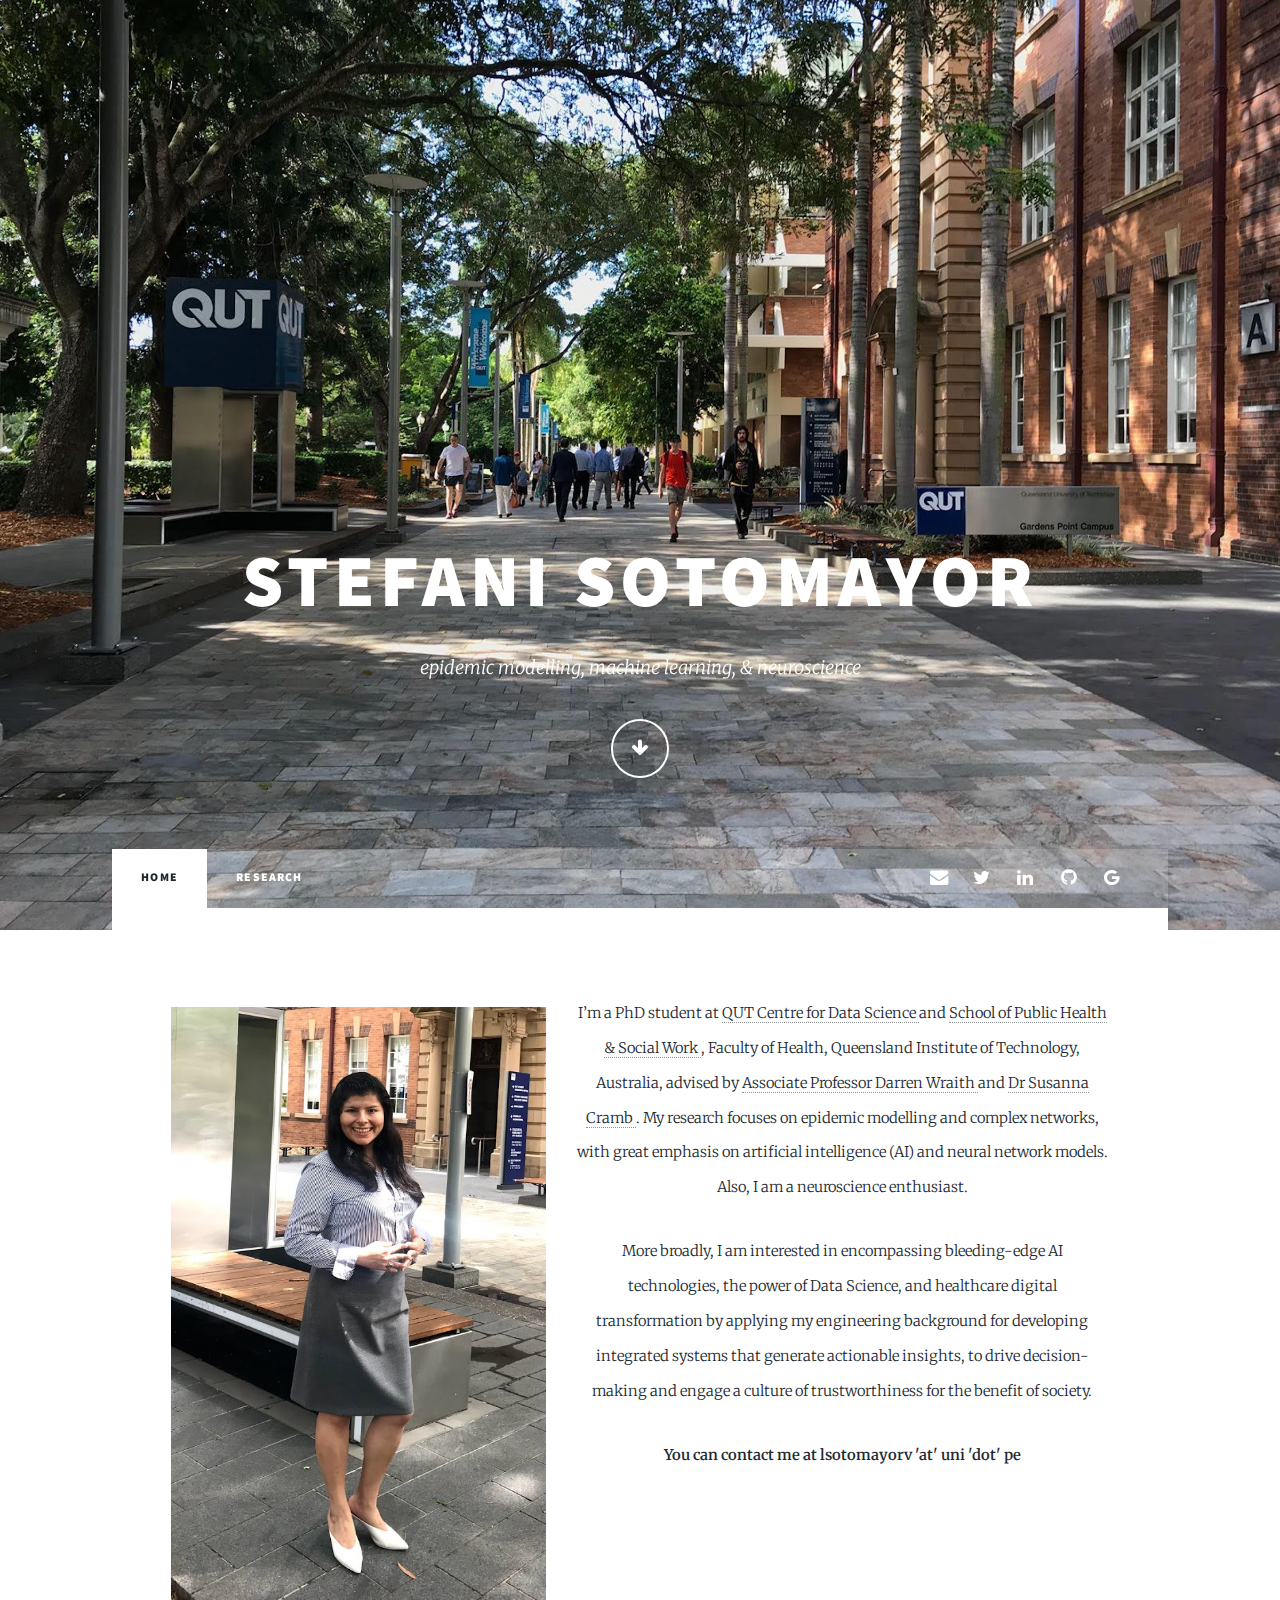
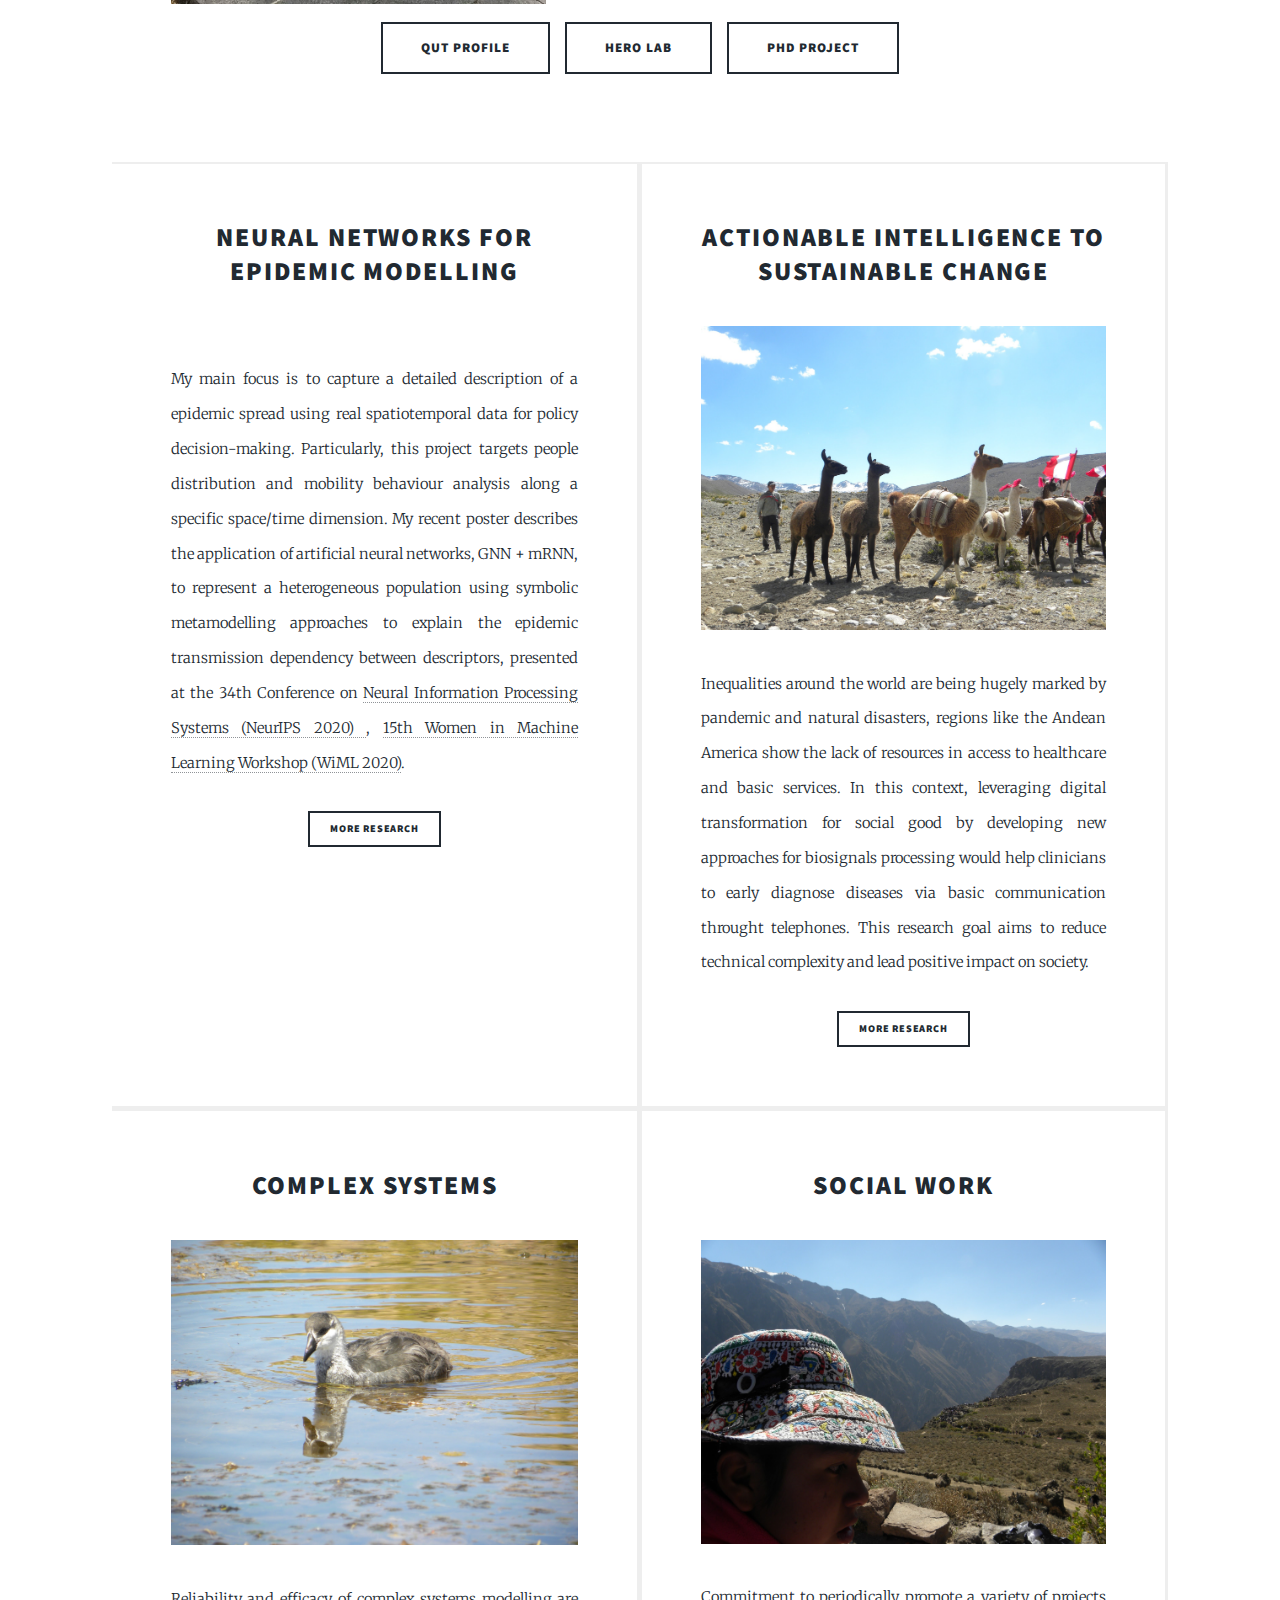
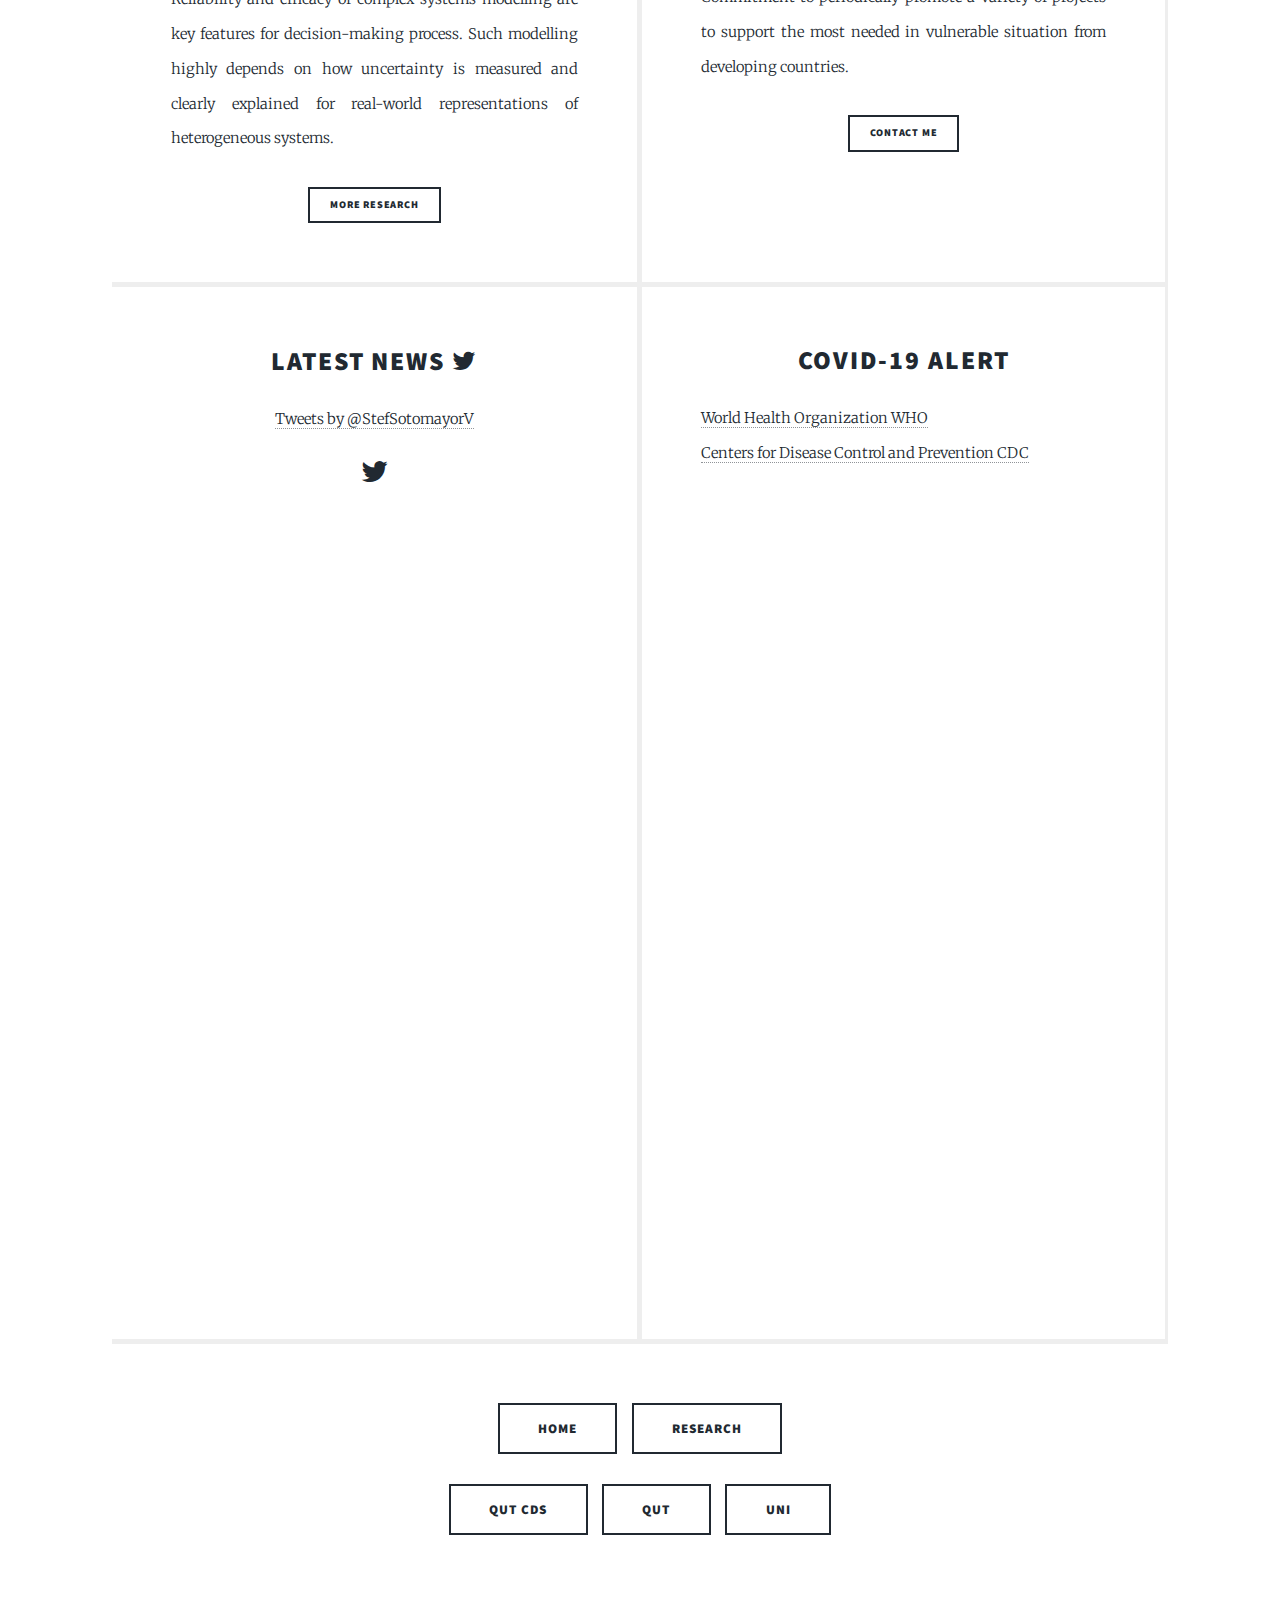
==== commit 290d45a0: "Update index.html" ====
--- a/index.html
+++ b/index.html
@@ -82,6 +82,7 @@
 									<!-- <li><a href="/pdfs/Stef CV_website.pdf" class="button large">CV</a></li> -->
 									<li><a href="https://research.qut.edu.au/qutcds/staff/stefani-sotomayor/" target="_blank" class="button large">QUT Profile</a></li>
 									<li><a href="https://healthequity.link/people/stefani/" target="_blank" class="button large">HERO Lab</a></li>
+									<li><a href="https://research.qut.edu.au/qutcds/projects/data-driven-pandemic-response/" target="_blank" class="button large">PhD Project</a></li>
 									
 								</ul>
 							</article>
